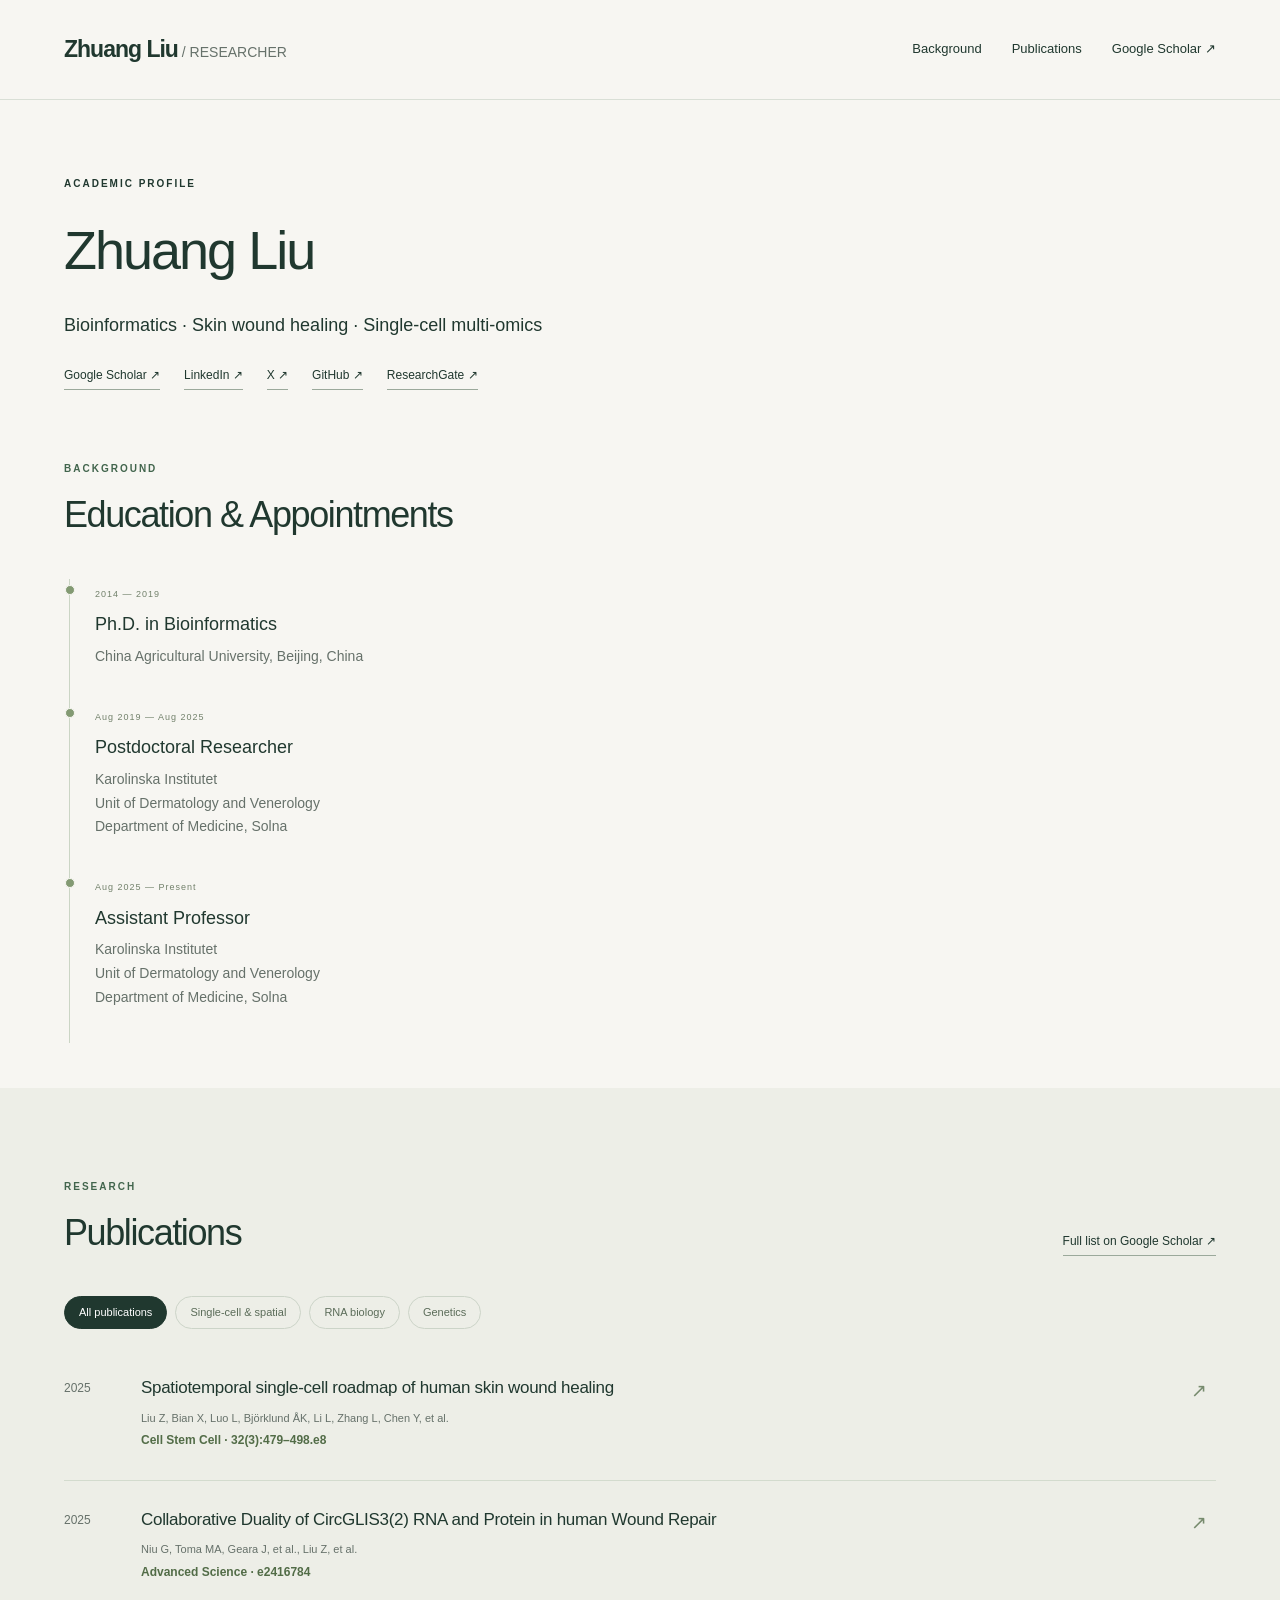
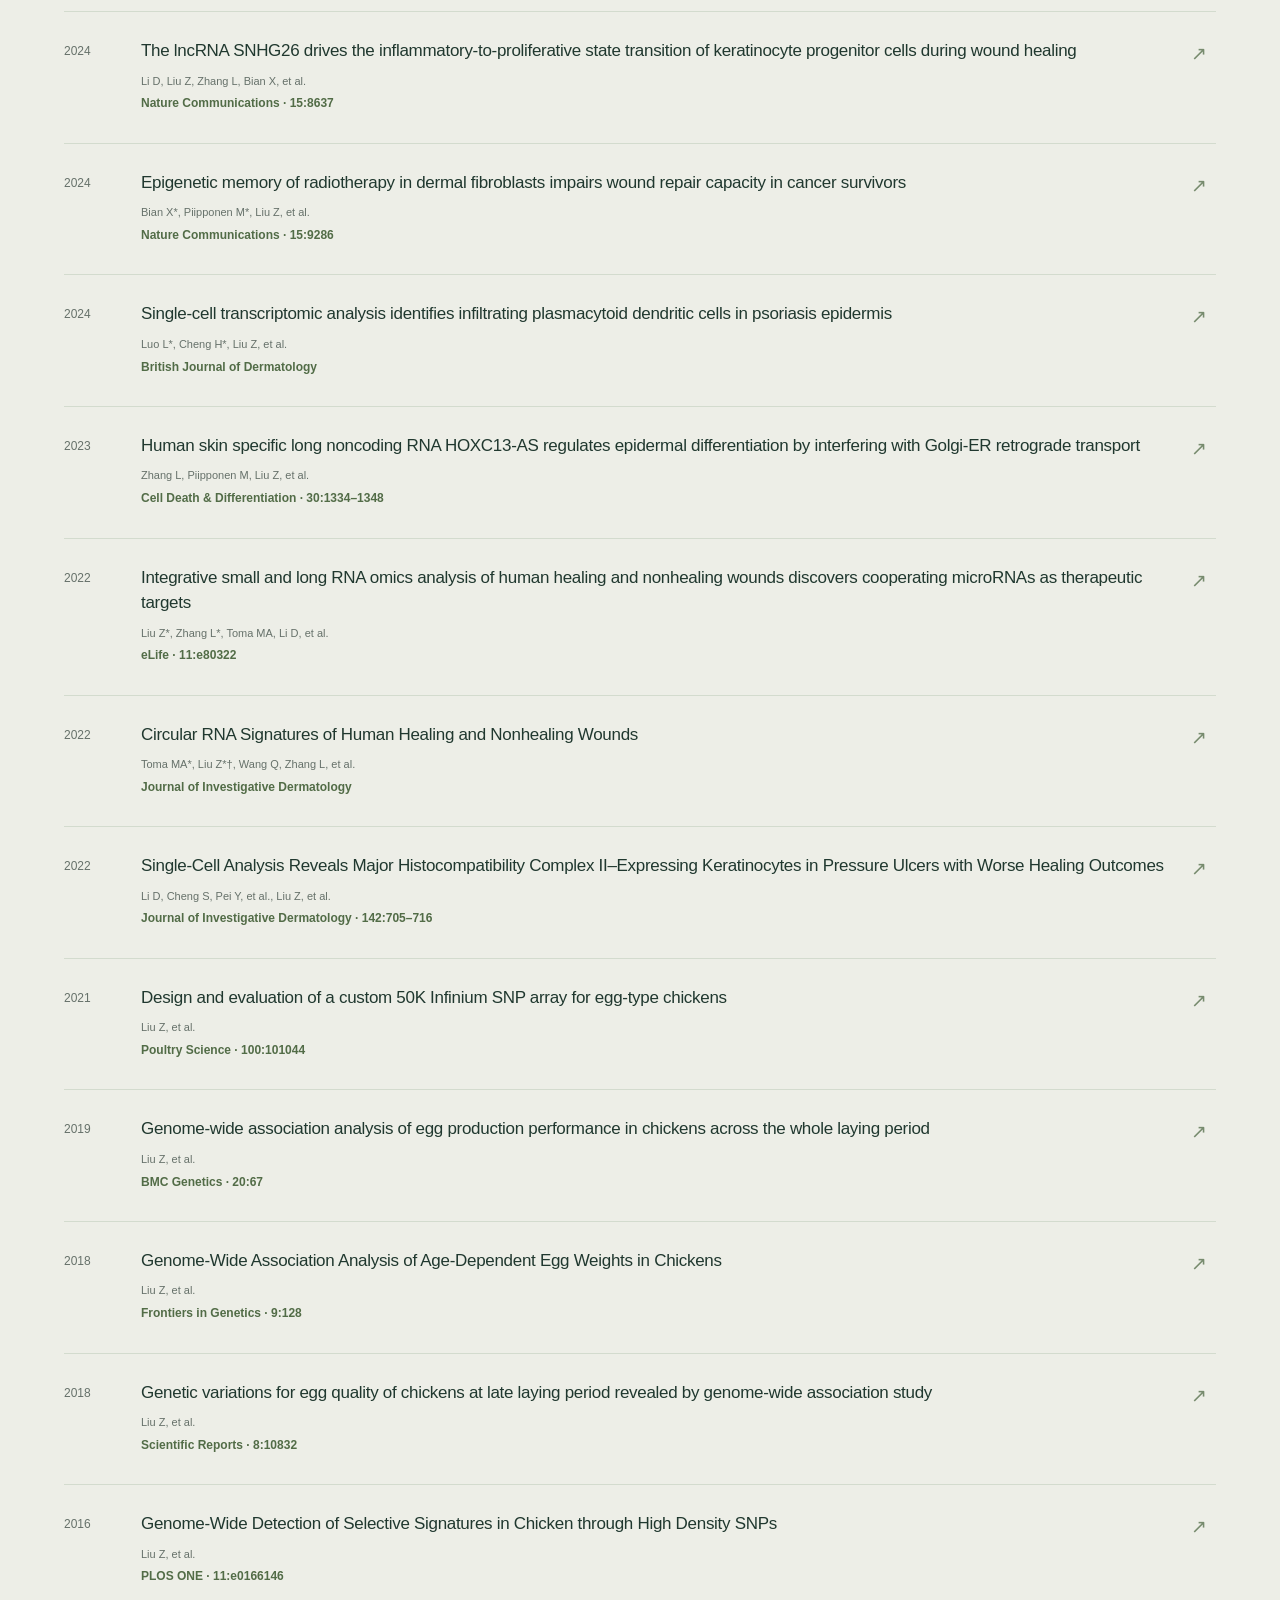
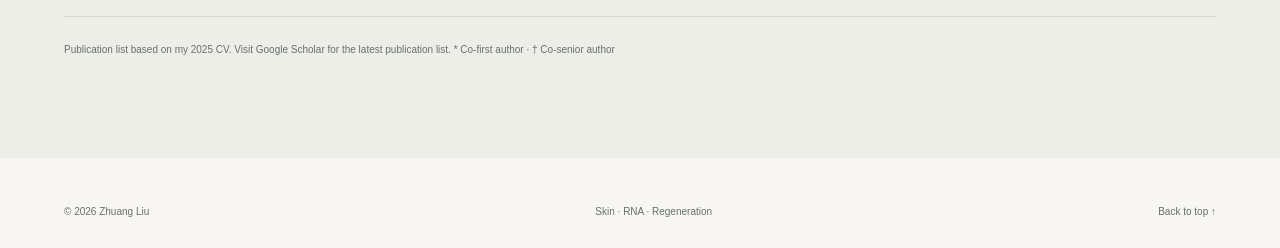
==== index.html @ e211cb36 "Remove college name from PhD education entry" ====
<!doctype html>
<html lang="en">
<head>
<meta charset="utf-8"><meta name="viewport" content="width=device-width, initial-scale=1">
<meta name="description" content="Zhuang Liu — education, appointments and publications in bioinformatics, skin wound healing and single-cell multi-omics.">
<meta name="theme-color" content="#f7f6f2"><title>Zhuang Liu | Education, Appointments & Publications</title>
<link rel="stylesheet" href="assets/style.css"><script src="assets/site.js" defer></script>
</head>
<body>
<header><a class="wordmark" href="#home">Zhuang Liu<span> / RESEARCHER</span></a><nav aria-label="Main navigation"><a href="#education">Background</a><a href="#publications">Publications</a><a href="https://scholar.google.com/citations?user=6RmNbbYAAAAJ&amp;hl=en" target="_blank" rel="noopener">Google Scholar ↗</a></nav></header>
<main>
<section id="home" class="simple-intro"><p class="eyebrow">ACADEMIC PROFILE</p><h1>Zhuang Liu</h1><p class="intro">Bioinformatics · Skin wound healing · Single-cell multi-omics</p><div class="profile-links" role="group" aria-label="Academic and social profiles"><a class="text-link" href="https://scholar.google.com/citations?user=6RmNbbYAAAAJ&amp;hl=en" target="_blank" rel="noopener">Google Scholar ↗</a><a class="text-link" href="https://www.linkedin.com/in/zhuang-liu-590967208/" target="_blank" rel="noopener">LinkedIn ↗</a><a class="text-link" href="https://x.com/ZhuangLiu14" target="_blank" rel="noopener">X ↗</a><a class="text-link" href="https://github.com/Zhuang-Bio" target="_blank" rel="noopener">GitHub ↗</a><a class="text-link" href="https://www.researchgate.net/profile/Zhuang-Liu-27?ev=hdr_xprf" target="_blank" rel="noopener">ResearchGate ↗</a></div></section>
<section id="education" class="section education"><div class="section-heading"><div><p class="eyebrow">BACKGROUND</p><h2>Education &amp; Appointments</h2></div></div><div class="timeline"><article><span>2014 — 2019</span><h4>Ph.D. in Bioinformatics</h4><p>China Agricultural University, Beijing, China</p></article><article><span>Aug 2019 — Aug 2025</span><h4>Postdoctoral Researcher</h4><p>Karolinska Institutet<br>Unit of Dermatology and Venerology<br>Department of Medicine, Solna</p></article><article><span>Aug 2025 — Present</span><h4>Assistant Professor</h4><p>Karolinska Institutet<br>Unit of Dermatology and Venerology<br>Department of Medicine, Solna</p></article></div></section>
<section id="publications" class="section publications"><div class="section-heading"><div><p class="eyebrow">RESEARCH</p><h2>Publications</h2></div><a class="text-link" href="https://scholar.google.com/citations?user=6RmNbbYAAAAJ&amp;hl=en" target="_blank" rel="noopener">Full list on Google Scholar ↗</a></div><div class="filters" role="group" aria-label="Filter publications"><button class="active" data-filter="all" aria-pressed="true">All publications</button><button data-filter="single" aria-pressed="false">Single-cell & spatial</button><button data-filter="rna" aria-pressed="false">RNA biology</button><button data-filter="genetics" aria-pressed="false">Genetics</button></div><div id="publication-list"></div><p class="source-note">Publication list based on my 2025 CV. Visit Google Scholar for the latest publication list. * Co-first author · † Co-senior author</p></section>
</main><footer><span>© <span id="year">2026</span> Zhuang Liu</span><span>Skin · RNA · Regeneration</span><a href="#home">Back to top ↑</a></footer>
</body></html>
---- assets/style.css ----
:root{--paper:#f7f6f2;--ink:#20382f;--muted:#66716a;--line:#d9dfd6;--green:#42654d;--serif:Georgia,'Times New Roman',serif}*{box-sizing:border-box}html{scroll-behavior:smooth;scroll-padding-top:95px}body{margin:0;background:var(--paper);color:var(--ink);font-family:'DM Sans',Arial,sans-serif;font-size:15px;line-height:1.7}a{color:inherit;text-decoration:none}button{font:inherit}header,main,footer{max-width:1320px;margin:auto}header{height:100px;display:flex;align-items:center;justify-content:space-between;padding:0 64px;border-bottom:1px solid var(--line)}.wordmark{font-family:'Manrope',Arial,sans-serif;font-weight:800;font-size:23px;letter-spacing:-1px}.wordmark span{font-size:14px;font-weight:400;color:var(--muted);letter-spacing:0}nav{display:flex;gap:30px;font-size:13px}nav a:hover,.text-link:hover{color:#729169}nav span{margin-left:10px}.hero{display:grid;grid-template-columns:1.25fr 1fr;align-items:center;gap:45px;padding:85px 64px 75px;min-height:660px}.eyebrow{font-size:10px;letter-spacing:2px;font-weight:700;margin:0 0 25px}.dot{display:inline-block;width:7px;height:7px;border-radius:100%;background:#739b68;margin-right:9px}h1{font-family:'Manrope',Arial,sans-serif;font-size:clamp(35px,3.5vw,49px);font-weight:500;line-height:1.24;letter-spacing:-2px;margin:0 0 26px}h1 em{font-family:var(--serif);font-weight:400;color:#64835a;letter-spacing:-1.5px}.intro{font-size:18px;line-height:1.7;max-width:480px}.subintro{font-size:14px;color:var(--muted);max-width:450px}.actions{display:flex;gap:26px;align-items:center;margin-top:32px}.button{background:var(--ink);color:white;padding:13px 20px;border-radius:4px;font-size:12px}.button:hover{background:var(--green)}.button span{margin-left:22px}.text-link{font-size:12px;border-bottom:1px solid #9ba99b;padding-bottom:4px}.art{position:relative;height:445px;overflow:hidden;border-radius:48% 48% 4px 4px;background:radial-gradient(ellipse at 70% 30%,#dee5ce,transparent 60%),linear-gradient(135deg,#e8ebdf,#d1ddc8);border:1px solid #d9e0d1}.art:after{content:'';position:absolute;inset:0;background-image:url("data:image/svg+xml,%3Csvg viewBox='0 0 200 200' xmlns='http://www.w3.org/2000/svg'%3E%3Cfilter id='n'%3E%3CfeTurbulence type='fractalNoise' baseFrequency='.7' numOctaves='3' stitchTiles='stitch'/%3E%3C/filter%3E%3Cpath fill='%23000' opacity='.12' filter='url(%23n)' d='M0 0h200v200H0z'/%3E%3C/svg%3E");opacity:.35;pointer-events:none}.cell{position:absolute;border-radius:46% 54% 58% 42%;background:radial-gradient(circle at 40% 37%,#eef0cf 0%,#b8ce9b 35%,#78986a 68%,#46664b 100%);box-shadow:inset 0 0 12px #f5f1d4,0 12px 25px #365d3826;border:1px solid #e7edd9}.cell:after{content:'';position:absolute;left:38%;top:34%;width:30%;height:33%;border-radius:45%;background:radial-gradient(circle at 40% 30%,#a3b68b,#536e4a);box-shadow:0 0 15px #d5dfb3}.c1{width:135px;height:125px;left:10%;top:25%;transform:rotate(-25deg)}.c2{width:115px;height:100px;left:51%;top:18%;transform:rotate(30deg)}.c3{width:155px;height:140px;left:39%;top:44%;transform:rotate(15deg)}.c4{width:66px;height:70px;left:13%;top:62%;opacity:.75}.c5{width:65px;height:60px;left:73%;top:63%;opacity:.7}.c6{width:43px;height:45px;left:38%;top:12%;opacity:.6}.c7{width:38px;height:40px;left:77%;top:37%;opacity:.6}.orbit{position:absolute;width:440px;height:210px;border:1px solid #69846845;border-radius:50%;left:-10%;top:20%;transform:rotate(-40deg)}.o2{transform:rotate(35deg);top:28%}.o3{transform:rotate(80deg);left:0}.art-label{position:absolute;bottom:26px;left:26px;font-size:9px;font-weight:700;letter-spacing:1.6px;z-index:1}.art-label span{display:block;font-size:11px;font-weight:400;letter-spacing:0;margin-top:4px}.coordinate{position:absolute;right:20px;bottom:30px;writing-mode:vertical-rl;font-size:8px;letter-spacing:1px}.research-strip{margin:0 64px;padding:24px 0;border-top:1px solid var(--line);border-bottom:1px solid var(--line);display:flex;align-items:center;justify-content:space-between}.research-strip>span{font-size:9px;letter-spacing:1.4px;color:var(--muted)}.research-strip p{font-family:var(--serif);font-size:20px;margin:0}.research-strip i{font-family:Arial;font-size:16px;color:#899782;margin:0 18px}.section{padding:90px 64px}.section-heading{display:flex;justify-content:space-between;align-items:end;gap:60px;margin-bottom:40px}.section-heading .eyebrow{color:var(--green);margin-bottom:15px}h2{font-family:'Manrope',Arial,sans-serif;font-weight:500;font-size:36px;letter-spacing:-1.4px;line-height:1.3;margin:0}.section-heading>p{max-width:360px;color:var(--muted);font-size:14px;margin:0 0 4px}.cards{display:grid;grid-template-columns:repeat(3,1fr);gap:18px}.research-card{padding:27px;background:#efefe7;border:1px solid #e2e5d9;border-radius:5px}.card-number{font-size:8px;letter-spacing:1.4px;color:#6a7866;font-weight:700}.mini{height:108px;display:flex;align-items:center;color:#789368;line-height:.8;font-family:var(--serif);font-size:48px;margin:12px 0;letter-spacing:8px}.rna-mini{font-size:62px;letter-spacing:-8px;transform:rotate(-10deg);padding-left:12px}.repair-mini{font-size:75px;gap:25px}.repair-mini span{font-size:48px;color:#a5b595}h3{font-weight:500;font-size:19px;letter-spacing:-.3px;margin:0 0 12px}.research-card p{font-size:13px;color:var(--muted);line-height:1.9;margin-bottom:25px}.tag{display:inline-block;border:1px solid #d4dbcc;border-radius:3px;padding:3px 9px;font-size:9px;color:#5f7258}.publications{background:#edeee7}.filters{display:flex;gap:8px;flex-wrap:wrap;margin-bottom:20px}.filters button{background:transparent;border:1px solid #ccd4c8;border-radius:30px;padding:6px 14px;font-size:11px;color:#5b6c59;cursor:pointer}.filters button.active{background:var(--ink);color:white;border-color:var(--ink)}.publication{display:grid;grid-template-columns:60px 1fr 25px;gap:17px;padding:26px 0;border-bottom:1px solid #d3dbce}.pub-year{font-size:12px;color:var(--muted);padding-top:3px}.publication h3{font-size:17px;line-height:1.5;margin:0 0 8px}.publication a:hover h3{color:#6c895d}.publication p{font-size:11px;color:var(--muted);margin:3px 0}.publication .journal{font-weight:600;color:#526c47;font-size:12px}.pub-arrow{font-size:19px;color:#778b6e}.source-note{font-size:10px;color:var(--muted);margin-top:24px}.about-grid{display:grid;grid-template-columns:1fr 1fr;gap:90px}.about-grid>div>h3{font-size:13px;font-weight:700;margin-bottom:30px}.timeline{border-left:1px solid #cbd5c5;margin-left:5px;padding-left:25px}.timeline article{position:relative;padding-bottom:28px}.timeline article:before{content:'';position:absolute;left:-30px;top:6px;width:8px;height:8px;background:#839a73;border:1px solid var(--paper);border-radius:50%}.timeline span,.small-label{font-size:9px;color:#72816b;letter-spacing:1px}.about-grid h4{font-size:16px;font-weight:500;margin:5px 0}.about-grid p{font-size:12px;color:var(--muted);margin:4px 0}.recognition article{margin-bottom:23px}.contact{background:#dfe6d8;border:1px solid #d6dfce;margin:0 64px 65px;padding:50px;border-radius:5px;position:relative}.contact .eyebrow{color:#5d7652}.contact h2{font-size:40px}.contact>p:not(.eyebrow){font-size:13px;color:#617159;margin:20px 0}.email{font-family:var(--serif);font-size:27px;border-bottom:1px solid #9cad91}.contact-bottom{display:flex;align-items:end;justify-content:space-between;margin-top:38px}.contact-bottom p{font-size:11px;color:#617159;margin:0}footer{padding:0 64px 28px;display:flex;justify-content:space-between;font-size:10px;color:var(--muted)}a:focus-visible,button:focus-visible{outline:3px solid #819f64;outline-offset:5px}section{scroll-margin-top:10px}[hidden]{display:none!important}@media(min-width:1450px){header,main,footer{max-width:1400px}.hero{gap:75px}.art{height:480px}}@media(max-width:900px){header{padding:0 30px}.hero{padding:55px 30px;gap:25px}.art{height:370px}h1{font-size:35px}.section{padding:60px 30px}.research-strip{margin:0 30px;display:block}.research-strip p{margin-top:10px;font-size:18px}.research-card{padding:20px}.contact{margin:0 30px 45px}.about-grid{gap:40px}footer{padding:0 30px 25px}}@media(max-width:620px){header{height:auto;min-height:90px;flex-wrap:wrap;gap:12px;padding:18px 22px}.wordmark{font-size:22px}nav{gap:20px;font-size:11px;width:100%}.hero{grid-template-columns:1fr;padding:42px 22px;gap:32px}.eyebrow{font-size:8px}h1{font-size:37px}.intro{font-size:17px}.art{height:350px;border-radius:150px 150px 4px 4px;max-width:380px;width:100%;margin:auto}.research-strip{margin:0 22px}.research-strip p{font-size:16px}.research-strip i{margin:0 5px}.section{padding:50px 22px}.section-heading{display:block;margin-bottom:25px}.section-heading>p{margin-top:20px}.section-heading>.text-link{display:inline-block;margin-top:20px}h2{font-size:30px}.cards,.about-grid{grid-template-columns:1fr}.research-card{padding:25px}.mini{height:75px}.publication{grid-template-columns:35px 1fr 14px;gap:10px}.publication h3{font-size:15px}.pub-year{font-size:10px}.contact{margin:0 22px 35px;padding:28px}.contact h2{font-size:31px}.email{font-size:23px}.contact-bottom{display:block}.contact-bottom .text-link{display:inline-block;margin-top:20px}footer{padding:0 22px 25px;gap:20px}footer>span:nth-child(2){display:none}}@media(prefers-reduced-motion:reduce){html{scroll-behavior:auto}}

.simple-intro{padding:75px 64px 30px}.simple-intro h1{font-size:54px}.education{padding-top:40px;padding-bottom:45px}.education h4{margin:5px 0;font-size:18px;font-weight:500}.education .timeline p{color:var(--muted);font-size:14px;margin:5px 0}.publications{margin-bottom:45px}@media(max-width:620px){.simple-intro{padding:45px 22px 20px}.simple-intro h1{font-size:42px}}

.profile-links{display:flex;flex-wrap:wrap;gap:12px 24px;align-items:center;margin-top:24px}
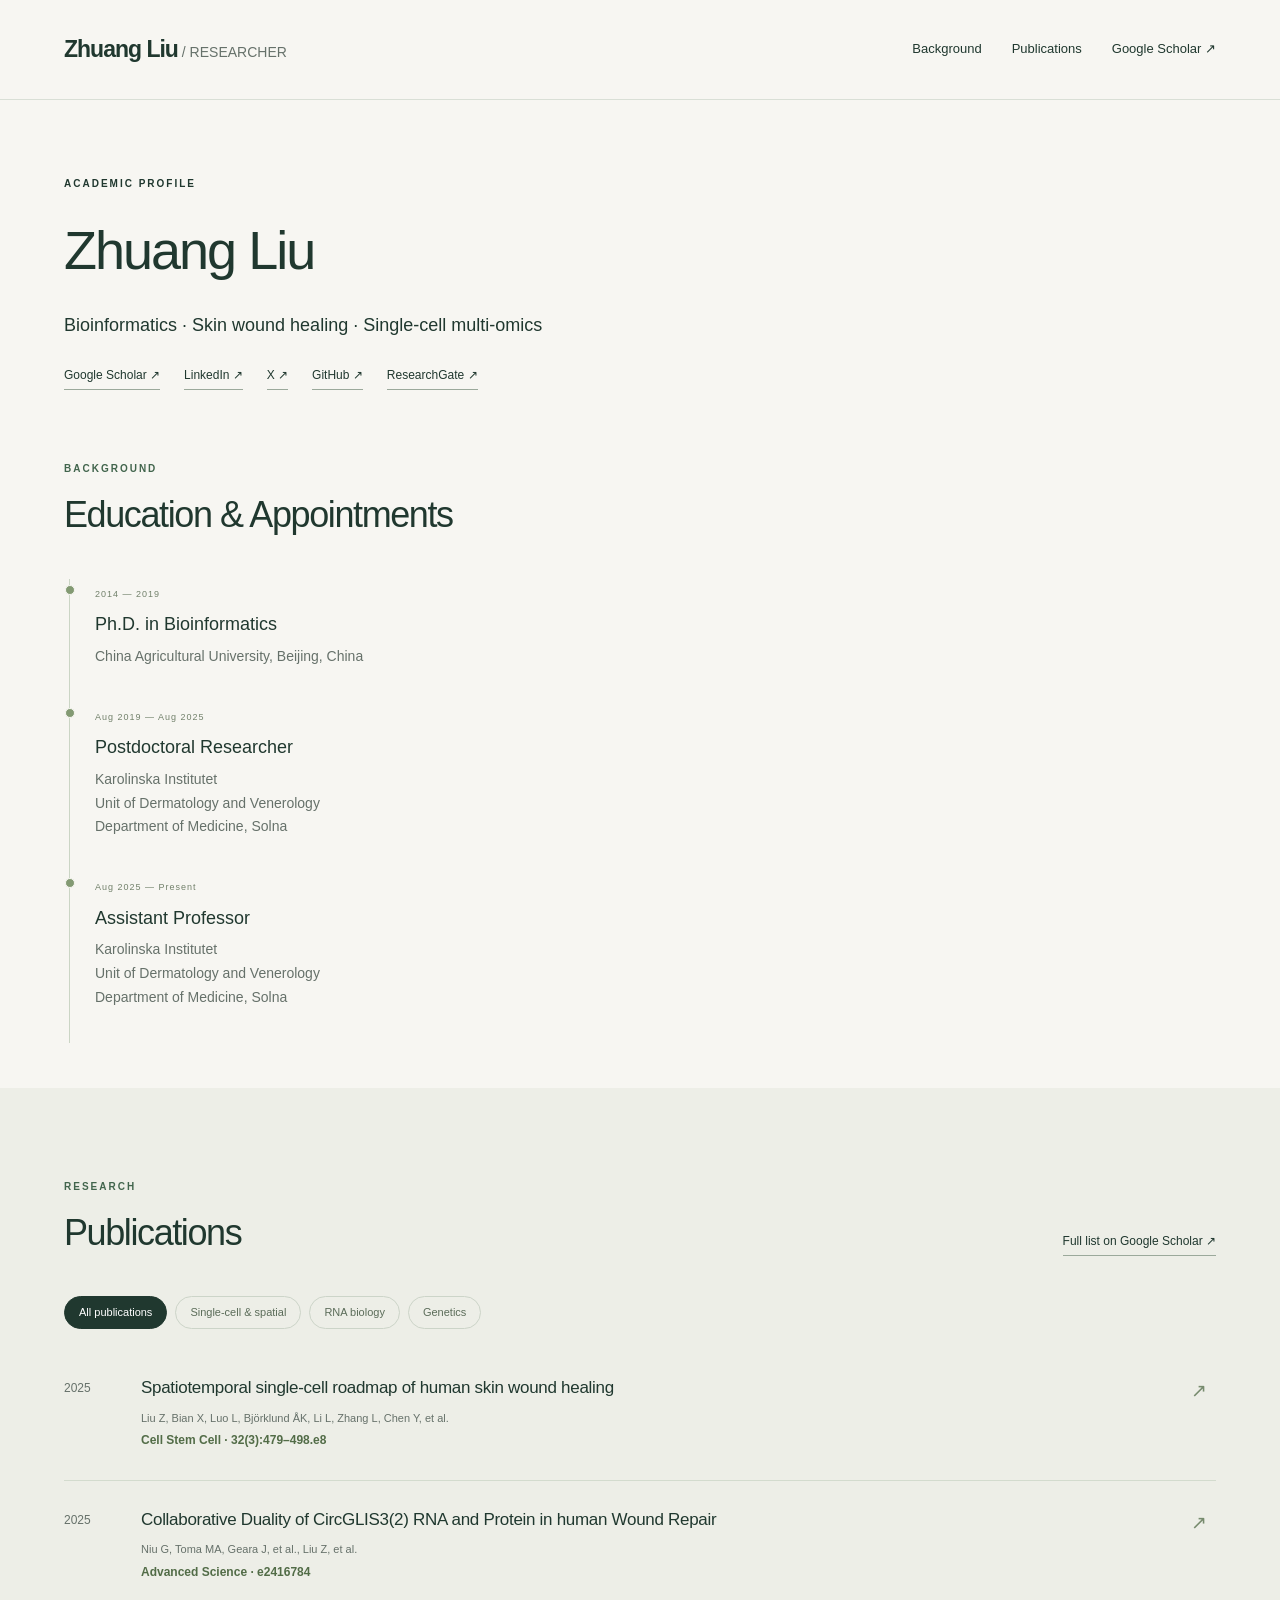
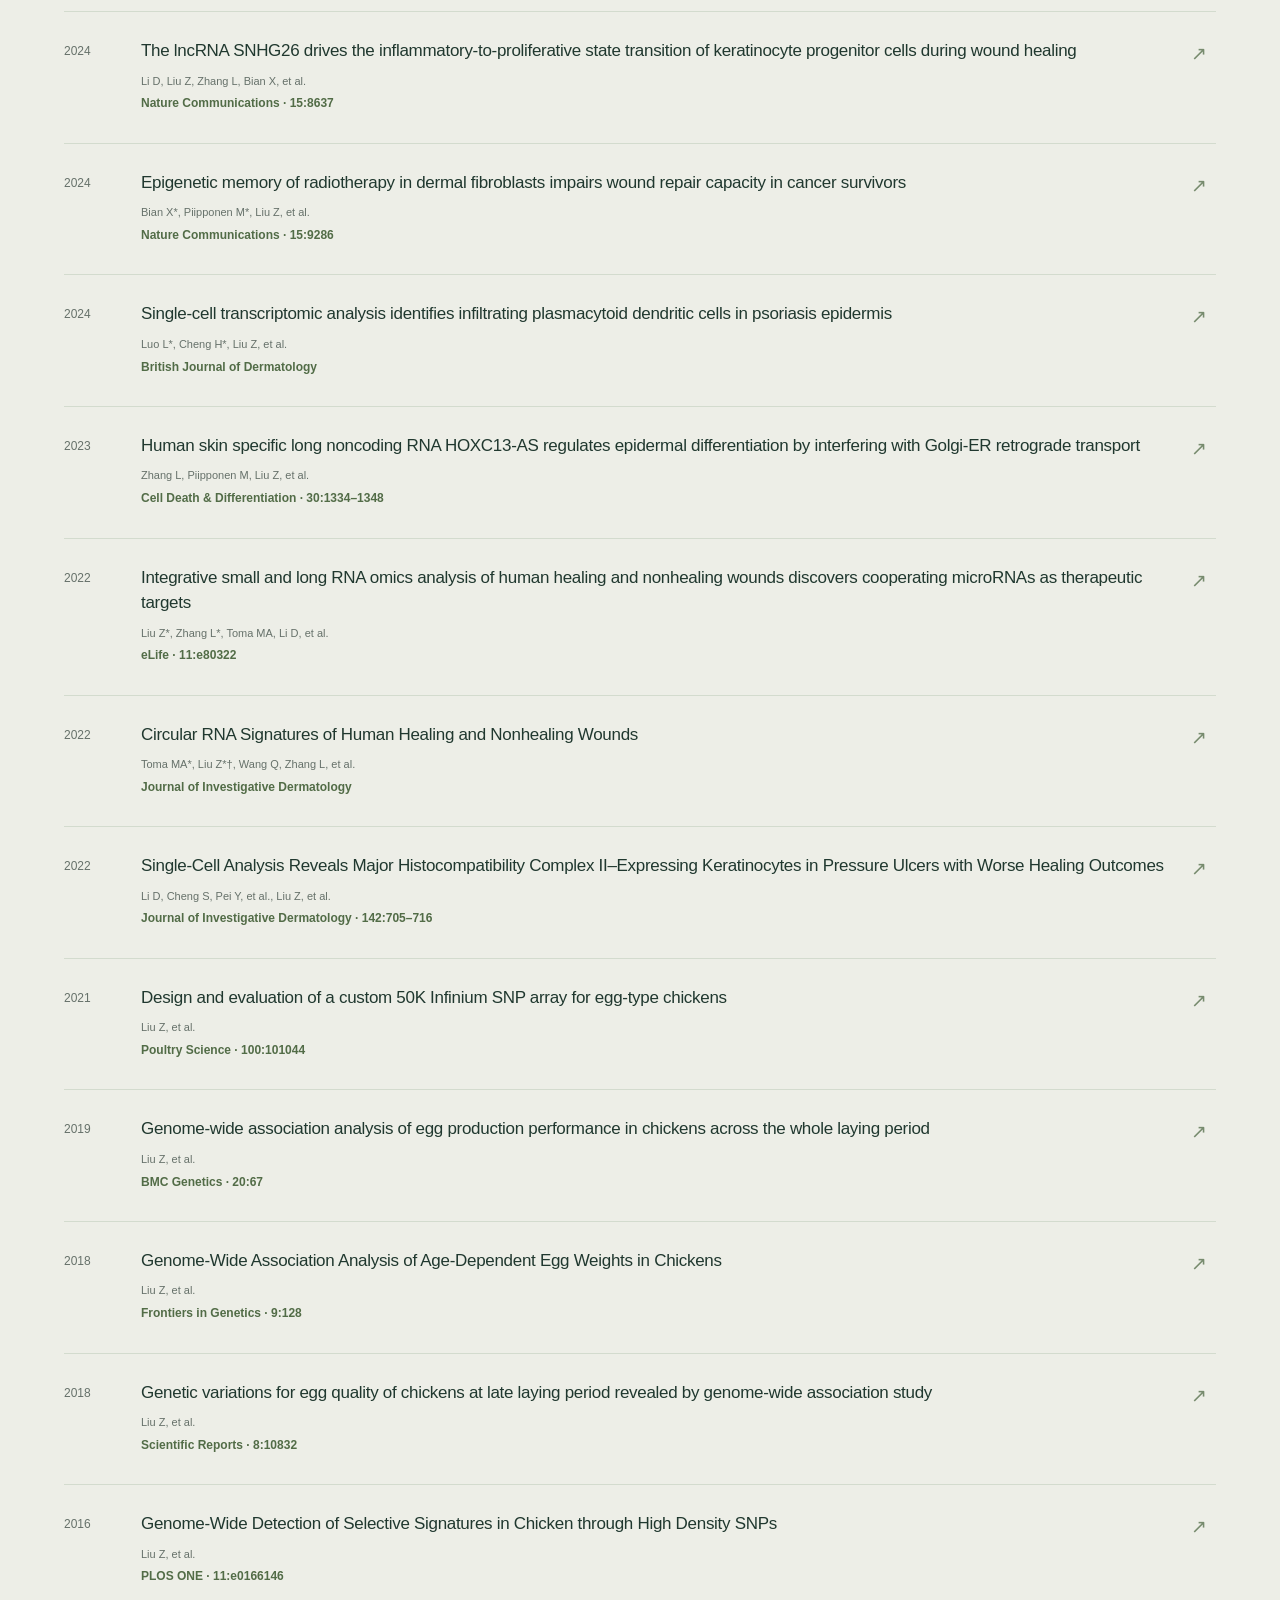
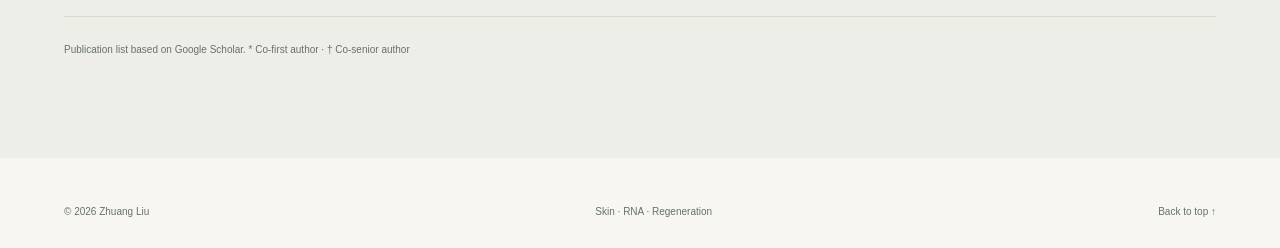
==== commit 4aca14fd: "Update publication source note and Google Scholar link" ====
--- a/index.html
+++ b/index.html
@@ -11,6 +11,6 @@
 <main>
 <section id="home" class="simple-intro"><p class="eyebrow">ACADEMIC PROFILE</p><h1>Zhuang Liu</h1><p class="intro">Bioinformatics · Skin wound healing · Single-cell multi-omics</p><div class="profile-links" role="group" aria-label="Academic and social profiles"><a class="text-link" href="https://scholar.google.com/citations?user=6RmNbbYAAAAJ&amp;hl=en" target="_blank" rel="noopener">Google Scholar ↗</a><a class="text-link" href="https://www.linkedin.com/in/zhuang-liu-590967208/" target="_blank" rel="noopener">LinkedIn ↗</a><a class="text-link" href="https://x.com/ZhuangLiu14" target="_blank" rel="noopener">X ↗</a><a class="text-link" href="https://github.com/Zhuang-Bio" target="_blank" rel="noopener">GitHub ↗</a><a class="text-link" href="https://www.researchgate.net/profile/Zhuang-Liu-27?ev=hdr_xprf" target="_blank" rel="noopener">ResearchGate ↗</a></div></section>
 <section id="education" class="section education"><div class="section-heading"><div><p class="eyebrow">BACKGROUND</p><h2>Education &amp; Appointments</h2></div></div><div class="timeline"><article><span>2014 — 2019</span><h4>Ph.D. in Bioinformatics</h4><p>China Agricultural University, Beijing, China</p></article><article><span>Aug 2019 — Aug 2025</span><h4>Postdoctoral Researcher</h4><p>Karolinska Institutet<br>Unit of Dermatology and Venerology<br>Department of Medicine, Solna</p></article><article><span>Aug 2025 — Present</span><h4>Assistant Professor</h4><p>Karolinska Institutet<br>Unit of Dermatology and Venerology<br>Department of Medicine, Solna</p></article></div></section>
-<section id="publications" class="section publications"><div class="section-heading"><div><p class="eyebrow">RESEARCH</p><h2>Publications</h2></div><a class="text-link" href="https://scholar.google.com/citations?user=6RmNbbYAAAAJ&amp;hl=en" target="_blank" rel="noopener">Full list on Google Scholar ↗</a></div><div class="filters" role="group" aria-label="Filter publications"><button class="active" data-filter="all" aria-pressed="true">All publications</button><button data-filter="single" aria-pressed="false">Single-cell & spatial</button><button data-filter="rna" aria-pressed="false">RNA biology</button><button data-filter="genetics" aria-pressed="false">Genetics</button></div><div id="publication-list"></div><p class="source-note">Publication list based on my 2025 CV. Visit Google Scholar for the latest publication list. * Co-first author · † Co-senior author</p></section>
+<section id="publications" class="section publications"><div class="section-heading"><div><p class="eyebrow">RESEARCH</p><h2>Publications</h2></div><a class="text-link" href="https://scholar.google.com/citations?hl=en&amp;user=6RmNbbYAAAAJ&amp;view_op=list_works&amp;sortby=pubdate" target="_blank" rel="noopener">Full list on Google Scholar ↗</a></div><div class="filters" role="group" aria-label="Filter publications"><button class="active" data-filter="all" aria-pressed="true">All publications</button><button data-filter="single" aria-pressed="false">Single-cell & spatial</button><button data-filter="rna" aria-pressed="false">RNA biology</button><button data-filter="genetics" aria-pressed="false">Genetics</button></div><div id="publication-list"></div><p class="source-note">Publication list based on Google Scholar. * Co-first author · † Co-senior author</p></section>
 </main><footer><span>© <span id="year">2026</span> Zhuang Liu</span><span>Skin · RNA · Regeneration</span><a href="#home">Back to top ↑</a></footer>
 </body></html>
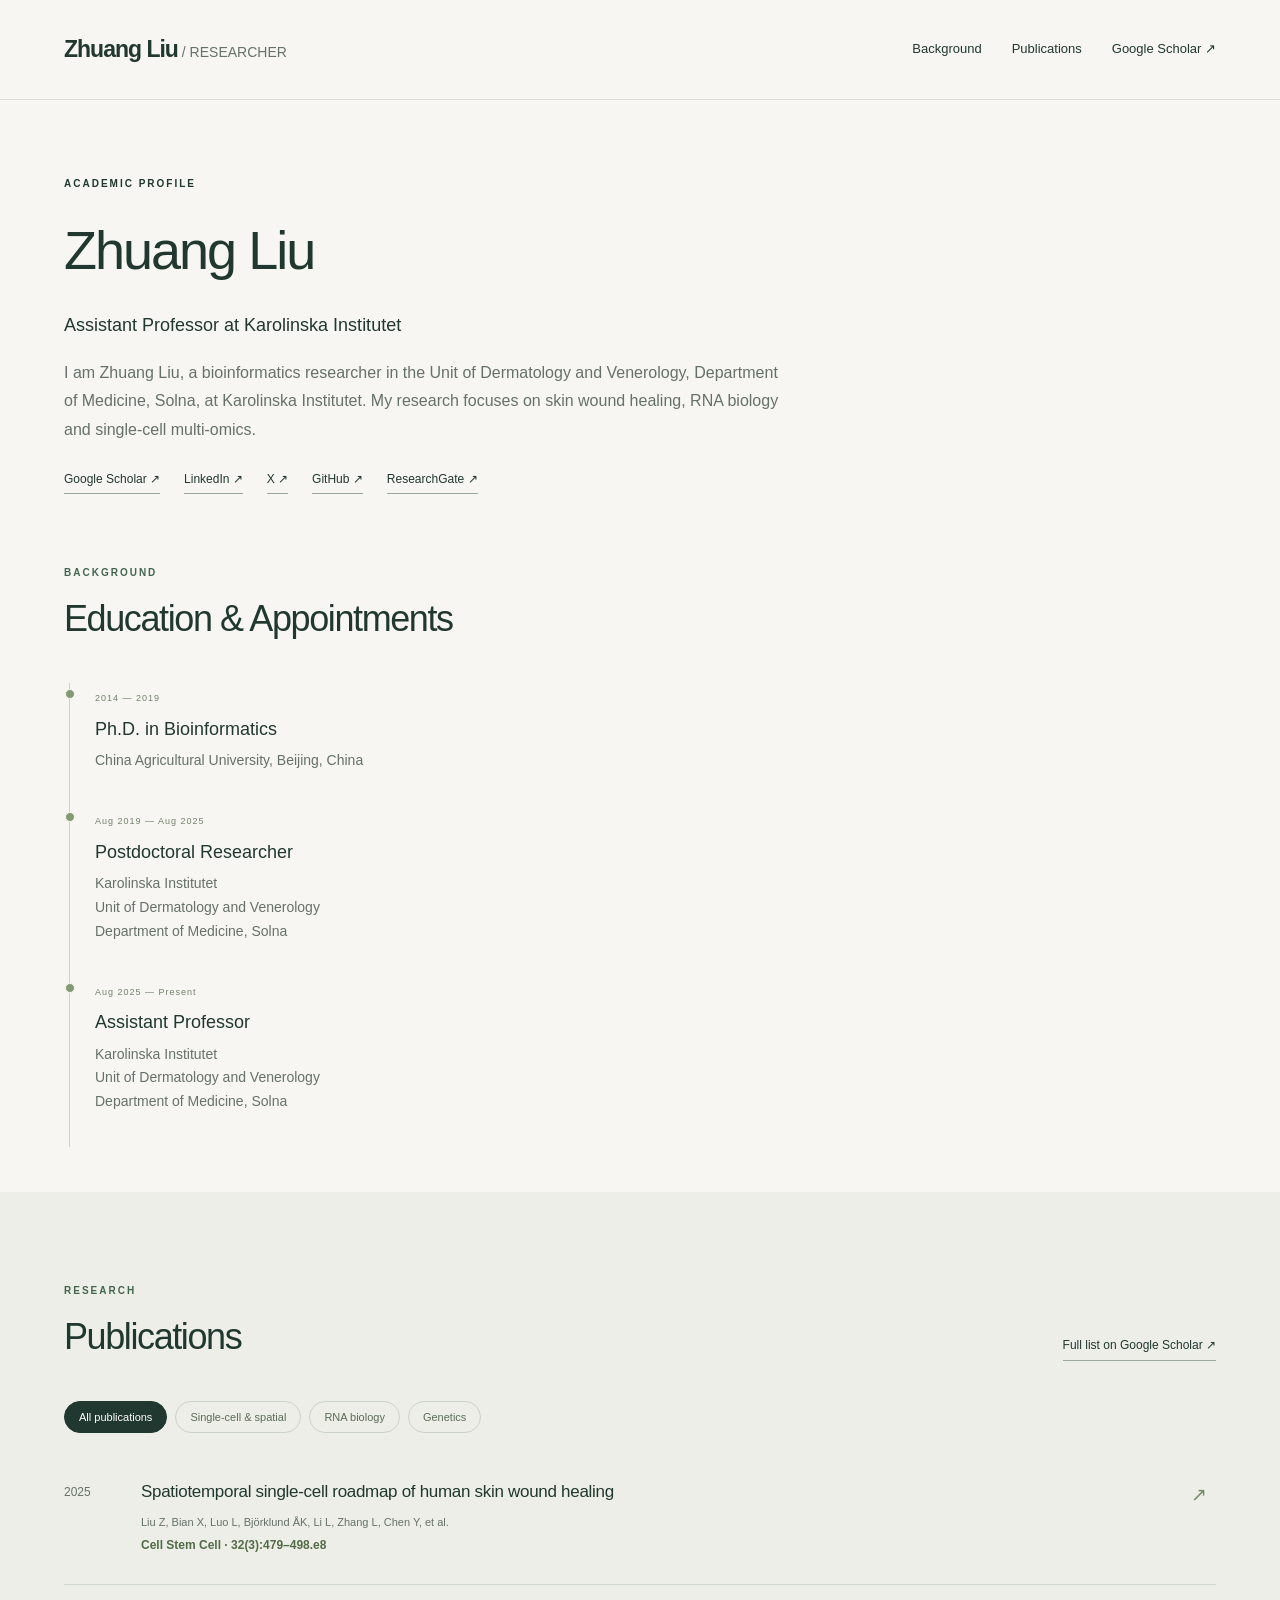
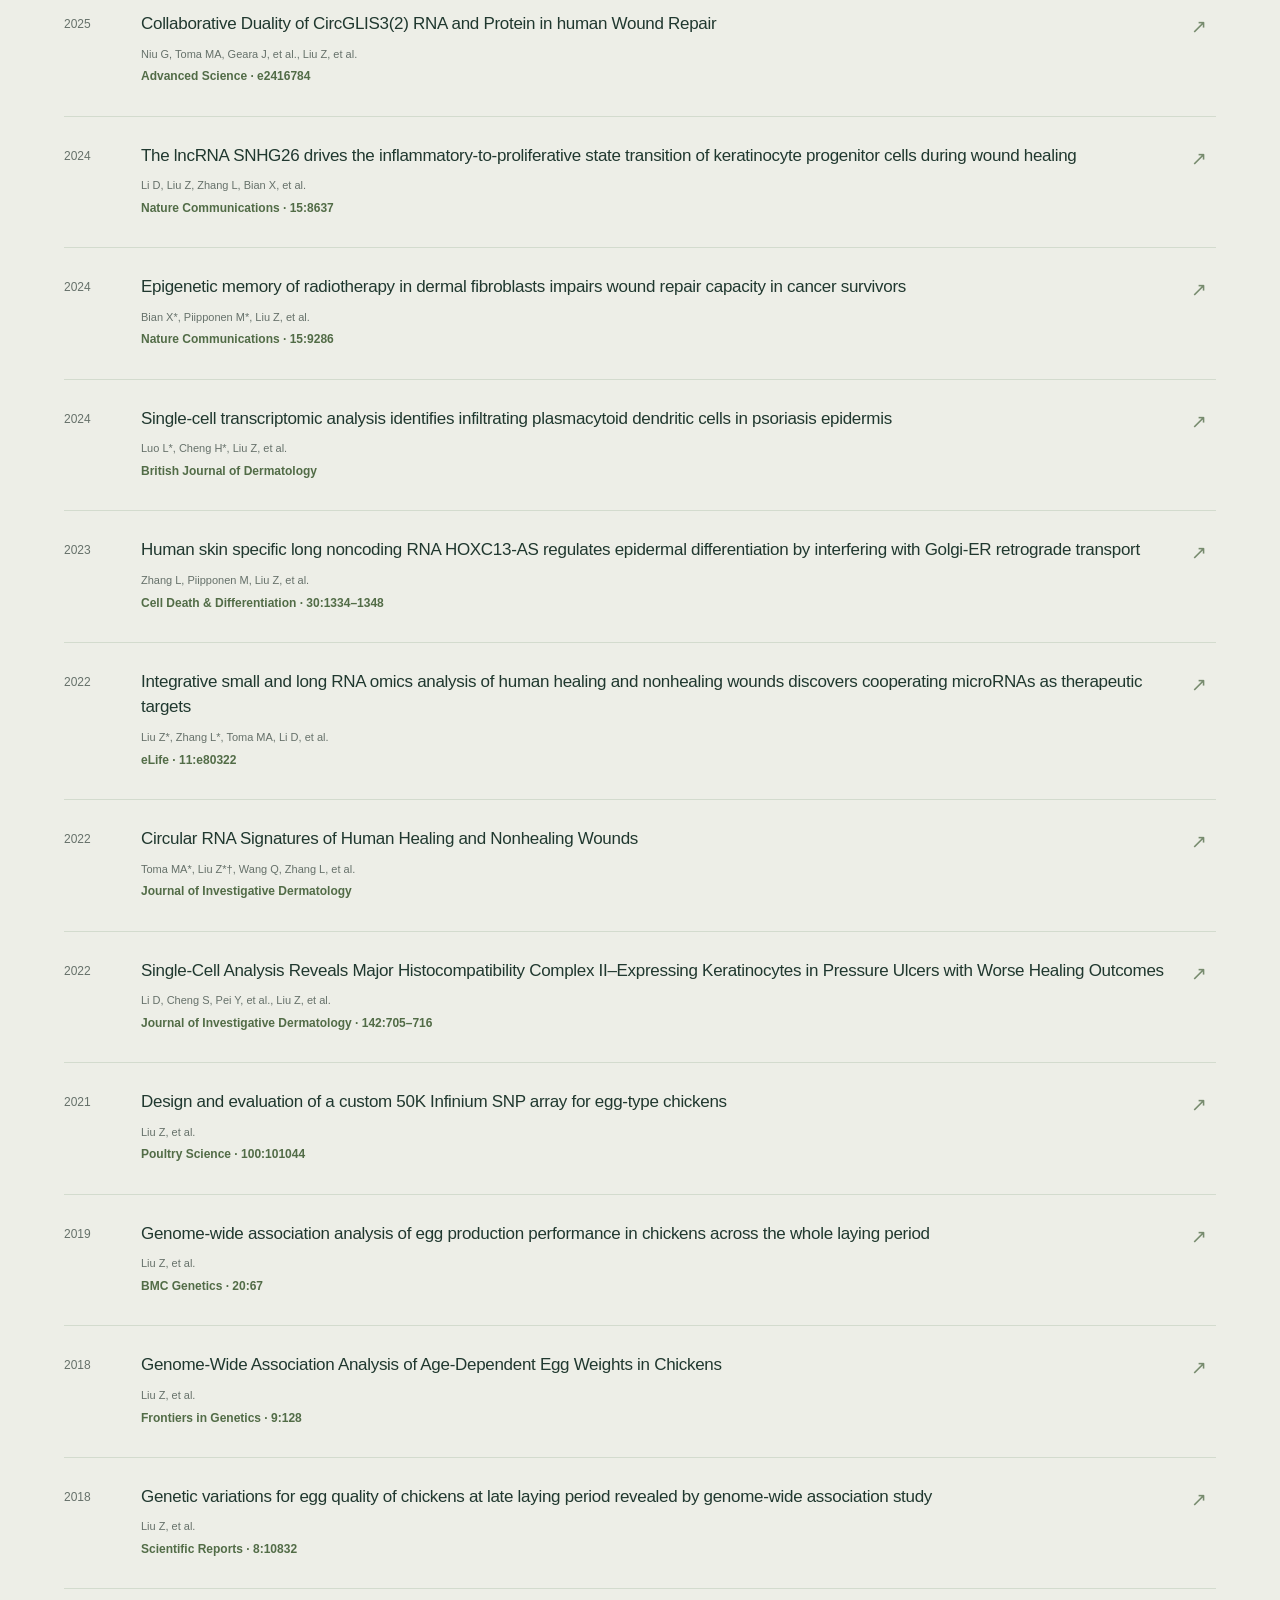
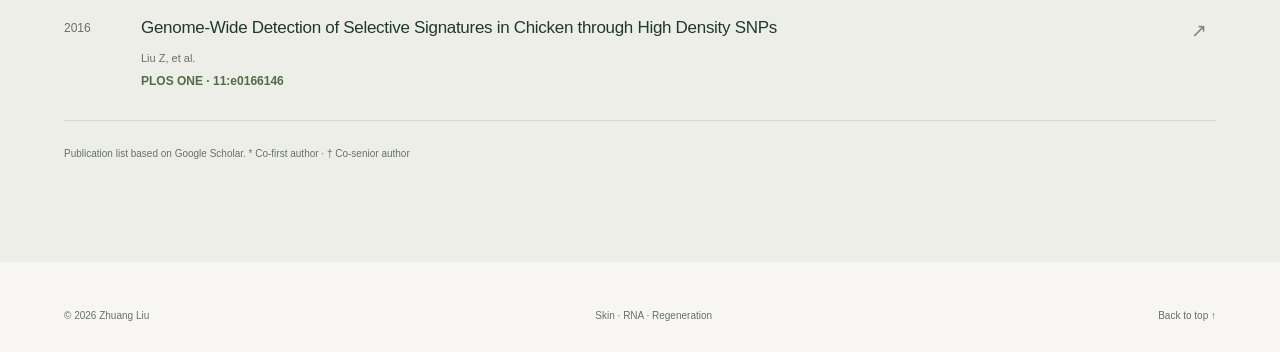
==== commit 04949bba: "Improve researcher identity and search engine discoverability" ====
--- a/index.html
+++ b/index.html
@@ -2,15 +2,85 @@
 <html lang="en">
 <head>
 <meta charset="utf-8"><meta name="viewport" content="width=device-width, initial-scale=1">
-<meta name="description" content="Zhuang Liu — education, appointments and publications in bioinformatics, skin wound healing and single-cell multi-omics.">
-<meta name="theme-color" content="#f7f6f2"><title>Zhuang Liu | Education, Appointments & Publications</title>
+<meta name="description" content="Zhuang Liu is an Assistant Professor at Karolinska Institutet studying skin wound healing, RNA biology and single-cell multi-omics.">
+<meta name="theme-color" content="#f7f6f2"><title>Zhuang Liu | Assistant Professor at Karolinska Institutet</title>
+<link rel="canonical" href="https://zhuang-bio.github.io/zhuangliu-ki/">
+<meta property="og:type" content="profile">
+<meta property="og:title" content="Zhuang Liu | Assistant Professor at Karolinska Institutet">
+<meta property="og:description" content="Zhuang Liu is an Assistant Professor at Karolinska Institutet studying skin wound healing, RNA biology and single-cell multi-omics.">
+<meta property="og:url" content="https://zhuang-bio.github.io/zhuangliu-ki/">
+<meta property="og:site_name" content="Zhuang Liu">
+<meta property="og:locale" content="en_US">
+<meta name="twitter:card" content="summary">
+<meta name="twitter:creator" content="@ZhuangLiu14">
+<meta name="twitter:title" content="Zhuang Liu | Karolinska Institutet">
+<meta name="twitter:description" content="Zhuang Liu is an Assistant Professor at Karolinska Institutet studying skin wound healing, RNA biology and single-cell multi-omics.">
+<script type="application/ld+json">
+{
+  "@context": "https://schema.org",
+  "@type": "ProfilePage",
+  "@id": "https://zhuang-bio.github.io/zhuangliu-ki/#profile",
+  "url": "https://zhuang-bio.github.io/zhuangliu-ki/",
+  "name": "Zhuang Liu | Assistant Professor at Karolinska Institutet",
+  "mainEntity": {
+    "@type": "Person",
+    "@id": "https://zhuang-bio.github.io/zhuangliu-ki/#person",
+    "name": "Zhuang Liu",
+    "givenName": "Zhuang",
+    "familyName": "Liu",
+    "url": "https://zhuang-bio.github.io/zhuangliu-ki/",
+    "jobTitle": "Assistant Professor",
+    "description": "Zhuang Liu is an Assistant Professor at Karolinska Institutet studying skin wound healing, RNA biology and single-cell multi-omics.",
+    "worksFor": {
+      "@type": "Organization",
+      "name": "Karolinska Institutet",
+      "department": {
+        "@type": "Organization",
+        "name": "Unit of Dermatology and Venerology, Department of Medicine, Solna"
+      }
+    },
+    "alumniOf": {
+      "@type": "CollegeOrUniversity",
+      "name": "China Agricultural University"
+    },
+    "knowsAbout": [
+      "Bioinformatics",
+      "Skin wound healing",
+      "RNA biology",
+      "Single-cell multi-omics"
+    ],
+    "sameAs": [
+      "https://scholar.google.com/citations?user=6RmNbbYAAAAJ",
+      "https://www.linkedin.com/in/zhuang-liu-590967208/",
+      "https://x.com/ZhuangLiu14",
+      "https://github.com/Zhuang-Bio",
+      "https://www.researchgate.net/profile/Zhuang-Liu-27"
+    ]
+  }
+}
+</script>
 <link rel="stylesheet" href="assets/style.css"><script src="assets/site.js" defer></script>
 </head>
 <body>
 <header><a class="wordmark" href="#home">Zhuang Liu<span> / RESEARCHER</span></a><nav aria-label="Main navigation"><a href="#education">Background</a><a href="#publications">Publications</a><a href="https://scholar.google.com/citations?user=6RmNbbYAAAAJ&amp;hl=en" target="_blank" rel="noopener">Google Scholar ↗</a></nav></header>
 <main>
-<section id="home" class="simple-intro"><p class="eyebrow">ACADEMIC PROFILE</p><h1>Zhuang Liu</h1><p class="intro">Bioinformatics · Skin wound healing · Single-cell multi-omics</p><div class="profile-links" role="group" aria-label="Academic and social profiles"><a class="text-link" href="https://scholar.google.com/citations?user=6RmNbbYAAAAJ&amp;hl=en" target="_blank" rel="noopener">Google Scholar ↗</a><a class="text-link" href="https://www.linkedin.com/in/zhuang-liu-590967208/" target="_blank" rel="noopener">LinkedIn ↗</a><a class="text-link" href="https://x.com/ZhuangLiu14" target="_blank" rel="noopener">X ↗</a><a class="text-link" href="https://github.com/Zhuang-Bio" target="_blank" rel="noopener">GitHub ↗</a><a class="text-link" href="https://www.researchgate.net/profile/Zhuang-Liu-27?ev=hdr_xprf" target="_blank" rel="noopener">ResearchGate ↗</a></div></section>
+<section id="home" class="simple-intro"><p class="eyebrow">ACADEMIC PROFILE</p><h1>Zhuang Liu</h1><p class="intro">Assistant Professor at Karolinska Institutet</p><p class="profile-bio">I am Zhuang Liu, a bioinformatics researcher in the Unit of Dermatology and Venerology, Department of Medicine, Solna, at Karolinska Institutet. My research focuses on skin wound healing, RNA biology and single-cell multi-omics.</p><div class="profile-links" role="group" aria-label="Academic and social profiles"><a class="text-link" href="https://scholar.google.com/citations?user=6RmNbbYAAAAJ&amp;hl=en" target="_blank" rel="noopener">Google Scholar ↗</a><a class="text-link" href="https://www.linkedin.com/in/zhuang-liu-590967208/" target="_blank" rel="noopener">LinkedIn ↗</a><a class="text-link" href="https://x.com/ZhuangLiu14" target="_blank" rel="noopener">X ↗</a><a class="text-link" href="https://github.com/Zhuang-Bio" target="_blank" rel="noopener">GitHub ↗</a><a class="text-link" href="https://www.researchgate.net/profile/Zhuang-Liu-27?ev=hdr_xprf" target="_blank" rel="noopener">ResearchGate ↗</a></div></section>
 <section id="education" class="section education"><div class="section-heading"><div><p class="eyebrow">BACKGROUND</p><h2>Education &amp; Appointments</h2></div></div><div class="timeline"><article><span>2014 — 2019</span><h4>Ph.D. in Bioinformatics</h4><p>China Agricultural University, Beijing, China</p></article><article><span>Aug 2019 — Aug 2025</span><h4>Postdoctoral Researcher</h4><p>Karolinska Institutet<br>Unit of Dermatology and Venerology<br>Department of Medicine, Solna</p></article><article><span>Aug 2025 — Present</span><h4>Assistant Professor</h4><p>Karolinska Institutet<br>Unit of Dermatology and Venerology<br>Department of Medicine, Solna</p></article></div></section>
-<section id="publications" class="section publications"><div class="section-heading"><div><p class="eyebrow">RESEARCH</p><h2>Publications</h2></div><a class="text-link" href="https://scholar.google.com/citations?hl=en&amp;user=6RmNbbYAAAAJ&amp;view_op=list_works&amp;sortby=pubdate" target="_blank" rel="noopener">Full list on Google Scholar ↗</a></div><div class="filters" role="group" aria-label="Filter publications"><button class="active" data-filter="all" aria-pressed="true">All publications</button><button data-filter="single" aria-pressed="false">Single-cell & spatial</button><button data-filter="rna" aria-pressed="false">RNA biology</button><button data-filter="genetics" aria-pressed="false">Genetics</button></div><div id="publication-list"></div><p class="source-note">Publication list based on Google Scholar. * Co-first author · † Co-senior author</p></section>
+<section id="publications" class="section publications"><div class="section-heading"><div><p class="eyebrow">RESEARCH</p><h2>Publications</h2></div><a class="text-link" href="https://scholar.google.com/citations?hl=en&amp;user=6RmNbbYAAAAJ&amp;view_op=list_works&amp;sortby=pubdate" target="_blank" rel="noopener">Full list on Google Scholar ↗</a></div><div class="filters" role="group" aria-label="Filter publications"><button class="active" data-filter="all" aria-pressed="true">All publications</button><button data-filter="single" aria-pressed="false">Single-cell & spatial</button><button data-filter="rna" aria-pressed="false">RNA biology</button><button data-filter="genetics" aria-pressed="false">Genetics</button></div><div id="publication-list">
+<article class="publication"><span class="pub-year">2025</span><a href="https://scholar.google.com/scholar?q=Spatiotemporal%20single-cell%20roadmap%20of%20human%20skin%20wound%20healing" target="_blank" rel="noopener"><h3>Spatiotemporal single-cell roadmap of human skin wound healing</h3><p>Liu Z, Bian X, Luo L, Björklund ÅK, Li L, Zhang L, Chen Y, et al.</p><p class="journal">Cell Stem Cell · 32(3):479–498.e8</p></a><span class="pub-arrow" aria-hidden="true">↗</span></article>
+<article class="publication"><span class="pub-year">2025</span><a href="https://scholar.google.com/scholar?q=Collaborative%20Duality%20of%20CircGLIS3%282%29%20RNA%20and%20Protein%20in%20human%20Wound%20Repair" target="_blank" rel="noopener"><h3>Collaborative Duality of CircGLIS3(2) RNA and Protein in human Wound Repair</h3><p>Niu G, Toma MA, Geara J, et al., Liu Z, et al.</p><p class="journal">Advanced Science · e2416784</p></a><span class="pub-arrow" aria-hidden="true">↗</span></article>
+<article class="publication"><span class="pub-year">2024</span><a href="https://scholar.google.com/scholar?q=The%20lncRNA%20SNHG26%20drives%20the%20inflammatory-to-proliferative%20state%20transition%20of%20keratinocyte%20progenitor%20cells%20during%20wound%20healing" target="_blank" rel="noopener"><h3>The lncRNA SNHG26 drives the inflammatory-to-proliferative state transition of keratinocyte progenitor cells during wound healing</h3><p>Li D, Liu Z, Zhang L, Bian X, et al.</p><p class="journal">Nature Communications · 15:8637</p></a><span class="pub-arrow" aria-hidden="true">↗</span></article>
+<article class="publication"><span class="pub-year">2024</span><a href="https://scholar.google.com/scholar?q=Epigenetic%20memory%20of%20radiotherapy%20in%20dermal%20fibroblasts%20impairs%20wound%20repair%20capacity%20in%20cancer%20survivors" target="_blank" rel="noopener"><h3>Epigenetic memory of radiotherapy in dermal fibroblasts impairs wound repair capacity in cancer survivors</h3><p>Bian X*, Piipponen M*, Liu Z, et al.</p><p class="journal">Nature Communications · 15:9286</p></a><span class="pub-arrow" aria-hidden="true">↗</span></article>
+<article class="publication"><span class="pub-year">2024</span><a href="https://scholar.google.com/scholar?q=Single-cell%20transcriptomic%20analysis%20identifies%20infiltrating%20plasmacytoid%20dendritic%20cells%20in%20psoriasis%20epidermis" target="_blank" rel="noopener"><h3>Single-cell transcriptomic analysis identifies infiltrating plasmacytoid dendritic cells in psoriasis epidermis</h3><p>Luo L*, Cheng H*, Liu Z, et al.</p><p class="journal">British Journal of Dermatology</p></a><span class="pub-arrow" aria-hidden="true">↗</span></article>
+<article class="publication"><span class="pub-year">2023</span><a href="https://scholar.google.com/scholar?q=Human%20skin%20specific%20long%20noncoding%20RNA%20HOXC13-AS%20regulates%20epidermal%20differentiation%20by%20interfering%20with%20Golgi-ER%20retrograde%20transport" target="_blank" rel="noopener"><h3>Human skin specific long noncoding RNA HOXC13-AS regulates epidermal differentiation by interfering with Golgi-ER retrograde transport</h3><p>Zhang L, Piipponen M, Liu Z, et al.</p><p class="journal">Cell Death &amp; Differentiation · 30:1334–1348</p></a><span class="pub-arrow" aria-hidden="true">↗</span></article>
+<article class="publication"><span class="pub-year">2022</span><a href="https://doi.org/10.7554/eLife.80322" target="_blank" rel="noopener"><h3>Integrative small and long RNA omics analysis of human healing and nonhealing wounds discovers cooperating microRNAs as therapeutic targets</h3><p>Liu Z*, Zhang L*, Toma MA, Li D, et al.</p><p class="journal">eLife · 11:e80322</p></a><span class="pub-arrow" aria-hidden="true">↗</span></article>
+<article class="publication"><span class="pub-year">2022</span><a href="https://scholar.google.com/scholar?q=Circular%20RNA%20Signatures%20of%20Human%20Healing%20and%20Nonhealing%20Wounds" target="_blank" rel="noopener"><h3>Circular RNA Signatures of Human Healing and Nonhealing Wounds</h3><p>Toma MA*, Liu Z*†, Wang Q, Zhang L, et al.</p><p class="journal">Journal of Investigative Dermatology</p></a><span class="pub-arrow" aria-hidden="true">↗</span></article>
+<article class="publication"><span class="pub-year">2022</span><a href="https://scholar.google.com/scholar?q=Single-Cell%20Analysis%20Reveals%20Major%20Histocompatibility%20Complex%20II%E2%80%93Expressing%20Keratinocytes%20in%20Pressure%20Ulcers%20with%20Worse%20Healing%20Outcomes" target="_blank" rel="noopener"><h3>Single-Cell Analysis Reveals Major Histocompatibility Complex II–Expressing Keratinocytes in Pressure Ulcers with Worse Healing Outcomes</h3><p>Li D, Cheng S, Pei Y, et al., Liu Z, et al.</p><p class="journal">Journal of Investigative Dermatology · 142:705–716</p></a><span class="pub-arrow" aria-hidden="true">↗</span></article>
+<article class="publication"><span class="pub-year">2021</span><a href="https://scholar.google.com/scholar?q=Design%20and%20evaluation%20of%20a%20custom%2050K%20Infinium%20SNP%20array%20for%20egg-type%20chickens" target="_blank" rel="noopener"><h3>Design and evaluation of a custom 50K Infinium SNP array for egg-type chickens</h3><p>Liu Z, et al.</p><p class="journal">Poultry Science · 100:101044</p></a><span class="pub-arrow" aria-hidden="true">↗</span></article>
+<article class="publication"><span class="pub-year">2019</span><a href="https://scholar.google.com/scholar?q=Genome-wide%20association%20analysis%20of%20egg%20production%20performance%20in%20chickens%20across%20the%20whole%20laying%20period" target="_blank" rel="noopener"><h3>Genome-wide association analysis of egg production performance in chickens across the whole laying period</h3><p>Liu Z, et al.</p><p class="journal">BMC Genetics · 20:67</p></a><span class="pub-arrow" aria-hidden="true">↗</span></article>
+<article class="publication"><span class="pub-year">2018</span><a href="https://scholar.google.com/scholar?q=Genome-Wide%20Association%20Analysis%20of%20Age-Dependent%20Egg%20Weights%20in%20Chickens" target="_blank" rel="noopener"><h3>Genome-Wide Association Analysis of Age-Dependent Egg Weights in Chickens</h3><p>Liu Z, et al.</p><p class="journal">Frontiers in Genetics · 9:128</p></a><span class="pub-arrow" aria-hidden="true">↗</span></article>
+<article class="publication"><span class="pub-year">2018</span><a href="https://scholar.google.com/scholar?q=Genetic%20variations%20for%20egg%20quality%20of%20chickens%20at%20late%20laying%20period%20revealed%20by%20genome-wide%20association%20study" target="_blank" rel="noopener"><h3>Genetic variations for egg quality of chickens at late laying period revealed by genome-wide association study</h3><p>Liu Z, et al.</p><p class="journal">Scientific Reports · 8:10832</p></a><span class="pub-arrow" aria-hidden="true">↗</span></article>
+<article class="publication"><span class="pub-year">2016</span><a href="https://doi.org/10.1371/journal.pone.0166146" target="_blank" rel="noopener"><h3>Genome-Wide Detection of Selective Signatures in Chicken through High Density SNPs</h3><p>Liu Z, et al.</p><p class="journal">PLOS ONE · 11:e0166146</p></a><span class="pub-arrow" aria-hidden="true">↗</span></article>
+</div><p class="source-note">Publication list based on Google Scholar. * Co-first author · † Co-senior author</p></section>
 </main><footer><span>© <span id="year">2026</span> Zhuang Liu</span><span>Skin · RNA · Regeneration</span><a href="#home">Back to top ↑</a></footer>
 </body></html>
--- a/assets/style.css
+++ b/assets/style.css
@@ -3,3 +3,5 @@
 .simple-intro{padding:75px 64px 30px}.simple-intro h1{font-size:54px}.education{padding-top:40px;padding-bottom:45px}.education h4{margin:5px 0;font-size:18px;font-weight:500}.education .timeline p{color:var(--muted);font-size:14px;margin:5px 0}.publications{margin-bottom:45px}@media(max-width:620px){.simple-intro{padding:45px 22px 20px}.simple-intro h1{font-size:42px}}
 
 .profile-links{display:flex;flex-wrap:wrap;gap:12px 24px;align-items:center;margin-top:24px}
+
+.profile-bio{max-width:720px;color:var(--muted);font-size:16px;line-height:1.8}
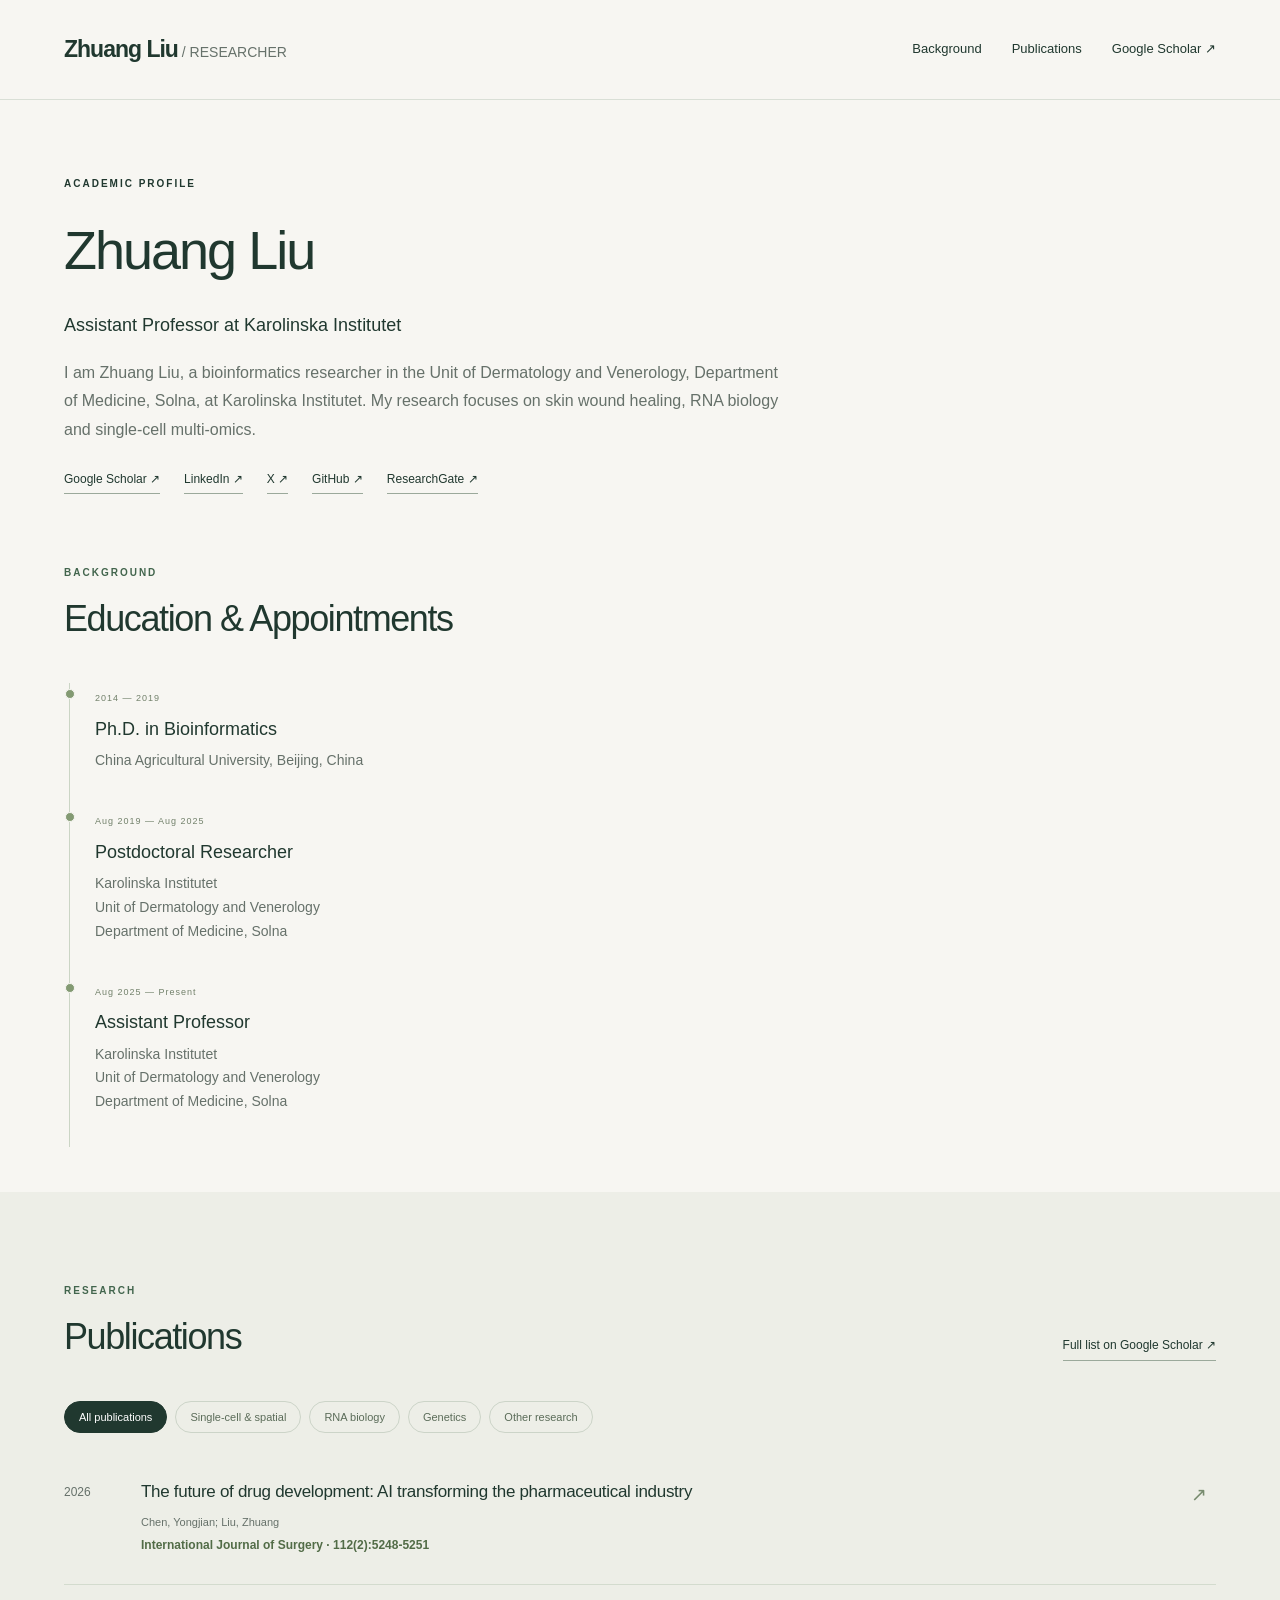
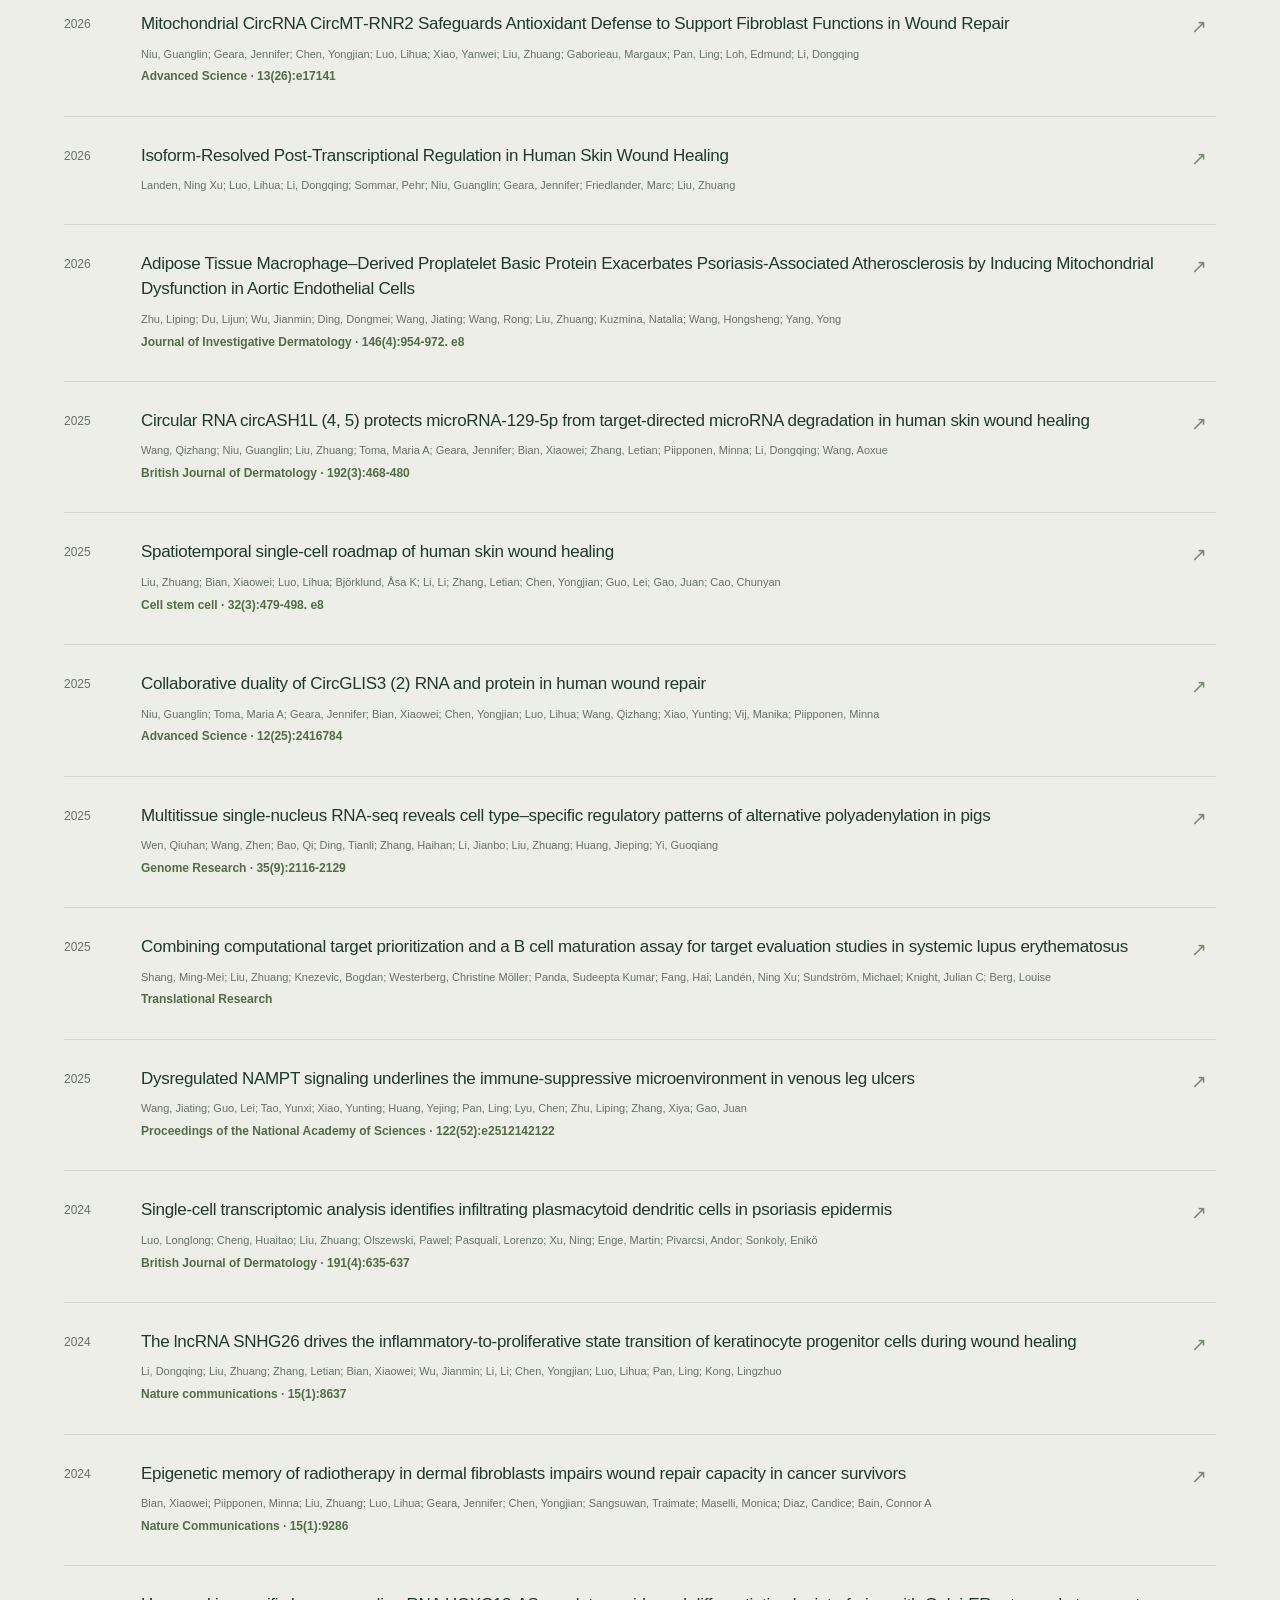
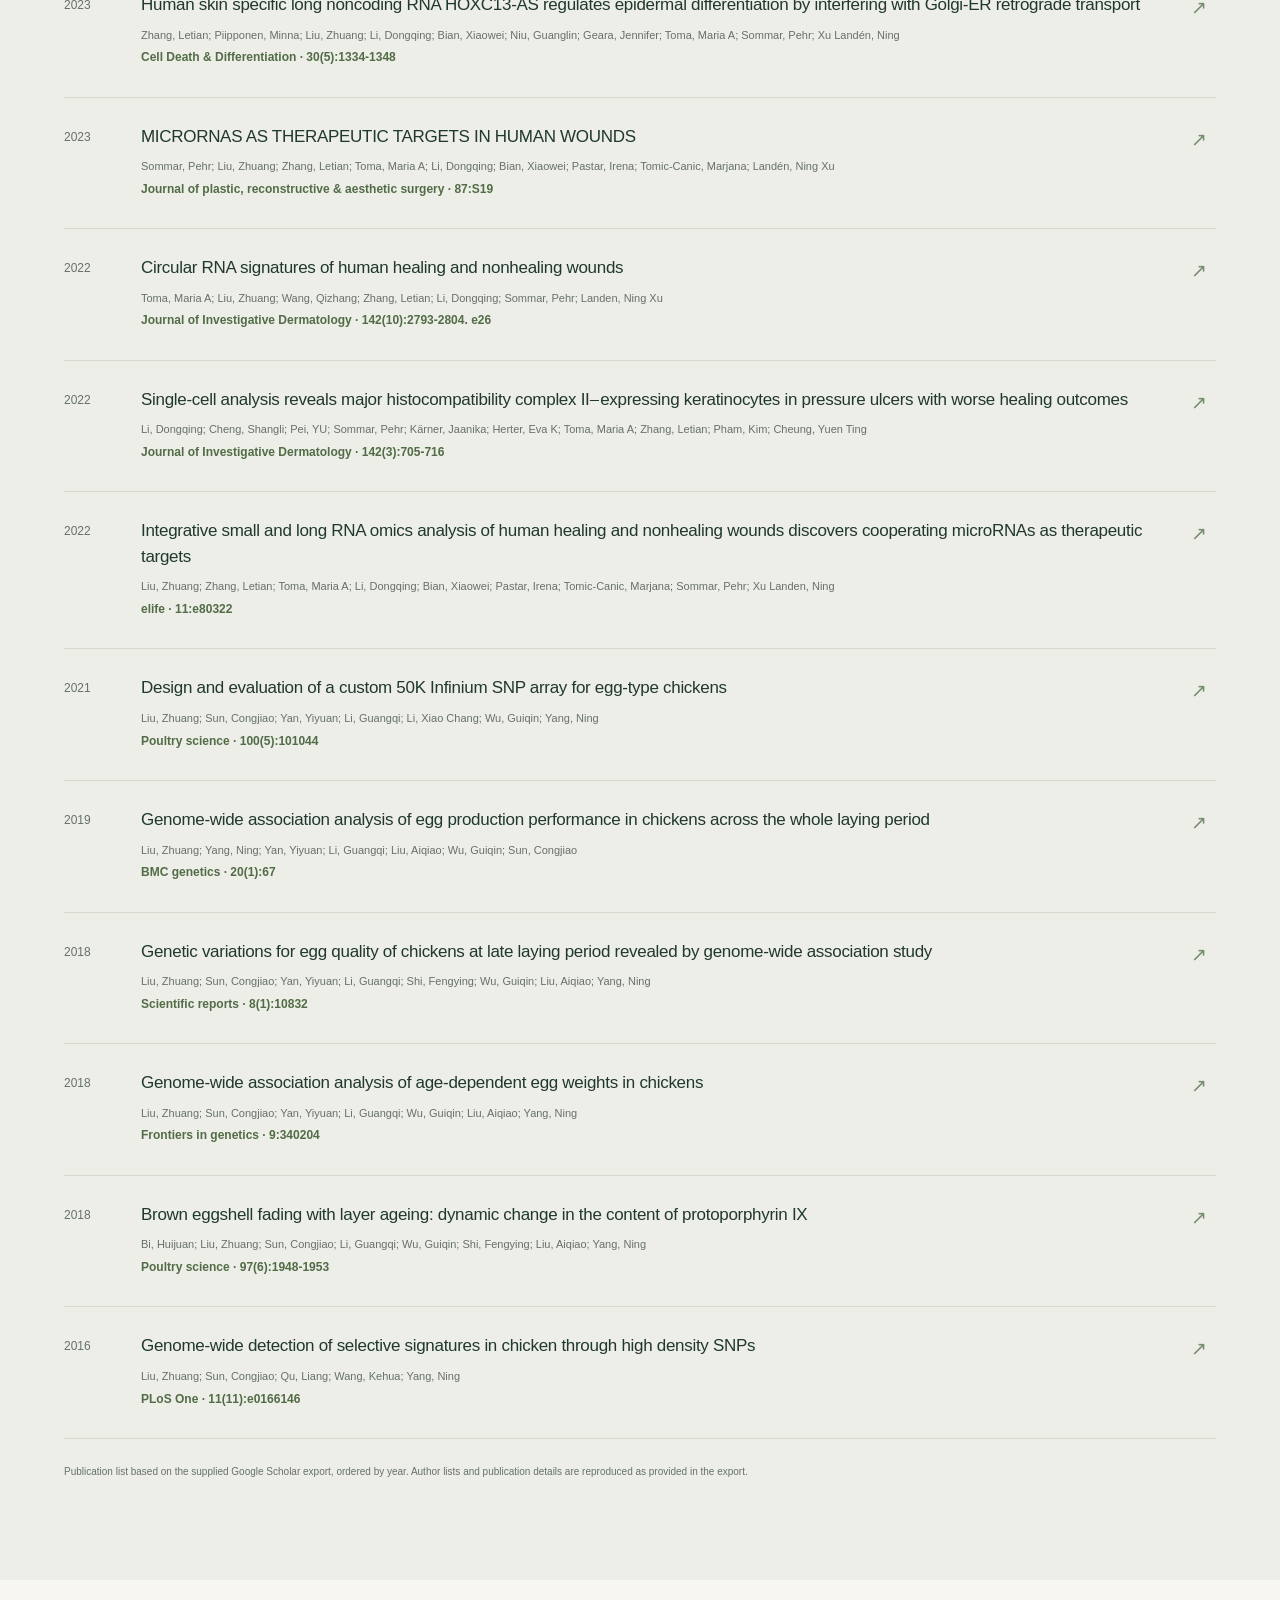
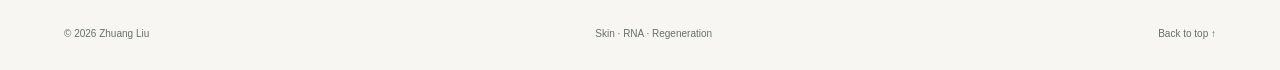
==== commit bcbca036: "Refresh publications from Google Scholar export" ====
--- a/index.html
+++ b/index.html
@@ -66,21 +66,31 @@
 <main>
 <section id="home" class="simple-intro"><p class="eyebrow">ACADEMIC PROFILE</p><h1>Zhuang Liu</h1><p class="intro">Assistant Professor at Karolinska Institutet</p><p class="profile-bio">I am Zhuang Liu, a bioinformatics researcher in the Unit of Dermatology and Venerology, Department of Medicine, Solna, at Karolinska Institutet. My research focuses on skin wound healing, RNA biology and single-cell multi-omics.</p><div class="profile-links" role="group" aria-label="Academic and social profiles"><a class="text-link" href="https://scholar.google.com/citations?user=6RmNbbYAAAAJ&amp;hl=en" target="_blank" rel="noopener">Google Scholar ↗</a><a class="text-link" href="https://www.linkedin.com/in/zhuang-liu-590967208/" target="_blank" rel="noopener">LinkedIn ↗</a><a class="text-link" href="https://x.com/ZhuangLiu14" target="_blank" rel="noopener">X ↗</a><a class="text-link" href="https://github.com/Zhuang-Bio" target="_blank" rel="noopener">GitHub ↗</a><a class="text-link" href="https://www.researchgate.net/profile/Zhuang-Liu-27?ev=hdr_xprf" target="_blank" rel="noopener">ResearchGate ↗</a></div></section>
 <section id="education" class="section education"><div class="section-heading"><div><p class="eyebrow">BACKGROUND</p><h2>Education &amp; Appointments</h2></div></div><div class="timeline"><article><span>2014 — 2019</span><h4>Ph.D. in Bioinformatics</h4><p>China Agricultural University, Beijing, China</p></article><article><span>Aug 2019 — Aug 2025</span><h4>Postdoctoral Researcher</h4><p>Karolinska Institutet<br>Unit of Dermatology and Venerology<br>Department of Medicine, Solna</p></article><article><span>Aug 2025 — Present</span><h4>Assistant Professor</h4><p>Karolinska Institutet<br>Unit of Dermatology and Venerology<br>Department of Medicine, Solna</p></article></div></section>
-<section id="publications" class="section publications"><div class="section-heading"><div><p class="eyebrow">RESEARCH</p><h2>Publications</h2></div><a class="text-link" href="https://scholar.google.com/citations?hl=en&amp;user=6RmNbbYAAAAJ&amp;view_op=list_works&amp;sortby=pubdate" target="_blank" rel="noopener">Full list on Google Scholar ↗</a></div><div class="filters" role="group" aria-label="Filter publications"><button class="active" data-filter="all" aria-pressed="true">All publications</button><button data-filter="single" aria-pressed="false">Single-cell & spatial</button><button data-filter="rna" aria-pressed="false">RNA biology</button><button data-filter="genetics" aria-pressed="false">Genetics</button></div><div id="publication-list">
-<article class="publication"><span class="pub-year">2025</span><a href="https://scholar.google.com/scholar?q=Spatiotemporal%20single-cell%20roadmap%20of%20human%20skin%20wound%20healing" target="_blank" rel="noopener"><h3>Spatiotemporal single-cell roadmap of human skin wound healing</h3><p>Liu Z, Bian X, Luo L, Björklund ÅK, Li L, Zhang L, Chen Y, et al.</p><p class="journal">Cell Stem Cell · 32(3):479–498.e8</p></a><span class="pub-arrow" aria-hidden="true">↗</span></article>
-<article class="publication"><span class="pub-year">2025</span><a href="https://scholar.google.com/scholar?q=Collaborative%20Duality%20of%20CircGLIS3%282%29%20RNA%20and%20Protein%20in%20human%20Wound%20Repair" target="_blank" rel="noopener"><h3>Collaborative Duality of CircGLIS3(2) RNA and Protein in human Wound Repair</h3><p>Niu G, Toma MA, Geara J, et al., Liu Z, et al.</p><p class="journal">Advanced Science · e2416784</p></a><span class="pub-arrow" aria-hidden="true">↗</span></article>
-<article class="publication"><span class="pub-year">2024</span><a href="https://scholar.google.com/scholar?q=The%20lncRNA%20SNHG26%20drives%20the%20inflammatory-to-proliferative%20state%20transition%20of%20keratinocyte%20progenitor%20cells%20during%20wound%20healing" target="_blank" rel="noopener"><h3>The lncRNA SNHG26 drives the inflammatory-to-proliferative state transition of keratinocyte progenitor cells during wound healing</h3><p>Li D, Liu Z, Zhang L, Bian X, et al.</p><p class="journal">Nature Communications · 15:8637</p></a><span class="pub-arrow" aria-hidden="true">↗</span></article>
-<article class="publication"><span class="pub-year">2024</span><a href="https://scholar.google.com/scholar?q=Epigenetic%20memory%20of%20radiotherapy%20in%20dermal%20fibroblasts%20impairs%20wound%20repair%20capacity%20in%20cancer%20survivors" target="_blank" rel="noopener"><h3>Epigenetic memory of radiotherapy in dermal fibroblasts impairs wound repair capacity in cancer survivors</h3><p>Bian X*, Piipponen M*, Liu Z, et al.</p><p class="journal">Nature Communications · 15:9286</p></a><span class="pub-arrow" aria-hidden="true">↗</span></article>
-<article class="publication"><span class="pub-year">2024</span><a href="https://scholar.google.com/scholar?q=Single-cell%20transcriptomic%20analysis%20identifies%20infiltrating%20plasmacytoid%20dendritic%20cells%20in%20psoriasis%20epidermis" target="_blank" rel="noopener"><h3>Single-cell transcriptomic analysis identifies infiltrating plasmacytoid dendritic cells in psoriasis epidermis</h3><p>Luo L*, Cheng H*, Liu Z, et al.</p><p class="journal">British Journal of Dermatology</p></a><span class="pub-arrow" aria-hidden="true">↗</span></article>
-<article class="publication"><span class="pub-year">2023</span><a href="https://scholar.google.com/scholar?q=Human%20skin%20specific%20long%20noncoding%20RNA%20HOXC13-AS%20regulates%20epidermal%20differentiation%20by%20interfering%20with%20Golgi-ER%20retrograde%20transport" target="_blank" rel="noopener"><h3>Human skin specific long noncoding RNA HOXC13-AS regulates epidermal differentiation by interfering with Golgi-ER retrograde transport</h3><p>Zhang L, Piipponen M, Liu Z, et al.</p><p class="journal">Cell Death &amp; Differentiation · 30:1334–1348</p></a><span class="pub-arrow" aria-hidden="true">↗</span></article>
-<article class="publication"><span class="pub-year">2022</span><a href="https://doi.org/10.7554/eLife.80322" target="_blank" rel="noopener"><h3>Integrative small and long RNA omics analysis of human healing and nonhealing wounds discovers cooperating microRNAs as therapeutic targets</h3><p>Liu Z*, Zhang L*, Toma MA, Li D, et al.</p><p class="journal">eLife · 11:e80322</p></a><span class="pub-arrow" aria-hidden="true">↗</span></article>
-<article class="publication"><span class="pub-year">2022</span><a href="https://scholar.google.com/scholar?q=Circular%20RNA%20Signatures%20of%20Human%20Healing%20and%20Nonhealing%20Wounds" target="_blank" rel="noopener"><h3>Circular RNA Signatures of Human Healing and Nonhealing Wounds</h3><p>Toma MA*, Liu Z*†, Wang Q, Zhang L, et al.</p><p class="journal">Journal of Investigative Dermatology</p></a><span class="pub-arrow" aria-hidden="true">↗</span></article>
-<article class="publication"><span class="pub-year">2022</span><a href="https://scholar.google.com/scholar?q=Single-Cell%20Analysis%20Reveals%20Major%20Histocompatibility%20Complex%20II%E2%80%93Expressing%20Keratinocytes%20in%20Pressure%20Ulcers%20with%20Worse%20Healing%20Outcomes" target="_blank" rel="noopener"><h3>Single-Cell Analysis Reveals Major Histocompatibility Complex II–Expressing Keratinocytes in Pressure Ulcers with Worse Healing Outcomes</h3><p>Li D, Cheng S, Pei Y, et al., Liu Z, et al.</p><p class="journal">Journal of Investigative Dermatology · 142:705–716</p></a><span class="pub-arrow" aria-hidden="true">↗</span></article>
-<article class="publication"><span class="pub-year">2021</span><a href="https://scholar.google.com/scholar?q=Design%20and%20evaluation%20of%20a%20custom%2050K%20Infinium%20SNP%20array%20for%20egg-type%20chickens" target="_blank" rel="noopener"><h3>Design and evaluation of a custom 50K Infinium SNP array for egg-type chickens</h3><p>Liu Z, et al.</p><p class="journal">Poultry Science · 100:101044</p></a><span class="pub-arrow" aria-hidden="true">↗</span></article>
-<article class="publication"><span class="pub-year">2019</span><a href="https://scholar.google.com/scholar?q=Genome-wide%20association%20analysis%20of%20egg%20production%20performance%20in%20chickens%20across%20the%20whole%20laying%20period" target="_blank" rel="noopener"><h3>Genome-wide association analysis of egg production performance in chickens across the whole laying period</h3><p>Liu Z, et al.</p><p class="journal">BMC Genetics · 20:67</p></a><span class="pub-arrow" aria-hidden="true">↗</span></article>
-<article class="publication"><span class="pub-year">2018</span><a href="https://scholar.google.com/scholar?q=Genome-Wide%20Association%20Analysis%20of%20Age-Dependent%20Egg%20Weights%20in%20Chickens" target="_blank" rel="noopener"><h3>Genome-Wide Association Analysis of Age-Dependent Egg Weights in Chickens</h3><p>Liu Z, et al.</p><p class="journal">Frontiers in Genetics · 9:128</p></a><span class="pub-arrow" aria-hidden="true">↗</span></article>
-<article class="publication"><span class="pub-year">2018</span><a href="https://scholar.google.com/scholar?q=Genetic%20variations%20for%20egg%20quality%20of%20chickens%20at%20late%20laying%20period%20revealed%20by%20genome-wide%20association%20study" target="_blank" rel="noopener"><h3>Genetic variations for egg quality of chickens at late laying period revealed by genome-wide association study</h3><p>Liu Z, et al.</p><p class="journal">Scientific Reports · 8:10832</p></a><span class="pub-arrow" aria-hidden="true">↗</span></article>
-<article class="publication"><span class="pub-year">2016</span><a href="https://doi.org/10.1371/journal.pone.0166146" target="_blank" rel="noopener"><h3>Genome-Wide Detection of Selective Signatures in Chicken through High Density SNPs</h3><p>Liu Z, et al.</p><p class="journal">PLOS ONE · 11:e0166146</p></a><span class="pub-arrow" aria-hidden="true">↗</span></article>
-</div><p class="source-note">Publication list based on Google Scholar. * Co-first author · † Co-senior author</p></section>
+<section id="publications" class="section publications"><div class="section-heading"><div><p class="eyebrow">RESEARCH</p><h2>Publications</h2></div><a class="text-link" href="https://scholar.google.com/citations?hl=en&amp;user=6RmNbbYAAAAJ&amp;view_op=list_works&amp;sortby=pubdate" target="_blank" rel="noopener">Full list on Google Scholar ↗</a></div><div class="filters" role="group" aria-label="Filter publications"><button class="active" data-filter="all" aria-pressed="true">All publications</button><button data-filter="single" aria-pressed="false">Single-cell & spatial</button><button data-filter="rna" aria-pressed="false">RNA biology</button><button data-filter="genetics" aria-pressed="false">Genetics</button><button data-filter="other" aria-pressed="false">Other research</button></div><div id="publication-list">
+<article class="publication"><span class="pub-year">2026</span><a href="https://scholar.google.com/scholar?q=The%20future%20of%20drug%20development%3A%20AI%20transforming%20the%20pharmaceutical%20industry" target="_blank" rel="noopener"><h3>The future of drug development: AI transforming the pharmaceutical industry</h3><p>Chen, Yongjian; Liu, Zhuang</p><p class="journal">International Journal of Surgery · 112(2):5248-5251</p></a><span class="pub-arrow" aria-hidden="true">↗</span></article>
+<article class="publication"><span class="pub-year">2026</span><a href="https://scholar.google.com/scholar?q=Mitochondrial%20CircRNA%20CircMT%E2%80%90RNR2%20Safeguards%20Antioxidant%20Defense%20to%20Support%20Fibroblast%20Functions%20in%20Wound%20Repair" target="_blank" rel="noopener"><h3>Mitochondrial CircRNA CircMT‐RNR2 Safeguards Antioxidant Defense to Support Fibroblast Functions in Wound Repair</h3><p>Niu, Guanglin; Geara, Jennifer; Chen, Yongjian; Luo, Lihua; Xiao, Yanwei; Liu, Zhuang; Gaborieau, Margaux; Pan, Ling; Loh, Edmund; Li, Dongqing</p><p class="journal">Advanced Science · 13(26):e17141</p></a><span class="pub-arrow" aria-hidden="true">↗</span></article>
+<article class="publication"><span class="pub-year">2026</span><a href="https://scholar.google.com/scholar?q=Isoform-Resolved%20Post-Transcriptional%20Regulation%20in%20Human%20Skin%20Wound%20Healing" target="_blank" rel="noopener"><h3>Isoform-Resolved Post-Transcriptional Regulation in Human Skin Wound Healing</h3><p>Landen, Ning Xu; Luo, Lihua; Li, Dongqing; Sommar, Pehr; Niu, Guanglin; Geara, Jennifer; Friedlander, Marc; Liu, Zhuang</p><p class="journal"></p></a><span class="pub-arrow" aria-hidden="true">↗</span></article>
+<article class="publication"><span class="pub-year">2026</span><a href="https://scholar.google.com/scholar?q=Adipose%20Tissue%20Macrophage%E2%80%93Derived%20Proplatelet%20Basic%20Protein%20Exacerbates%20Psoriasis-Associated%20Atherosclerosis%20by%20Inducing%20Mitochondrial%20Dysfunction%20in%20Aortic%20Endothelial%20Cells" target="_blank" rel="noopener"><h3>Adipose Tissue Macrophage–Derived Proplatelet Basic Protein Exacerbates Psoriasis-Associated Atherosclerosis by Inducing Mitochondrial Dysfunction in Aortic Endothelial Cells</h3><p>Zhu, Liping; Du, Lijun; Wu, Jianmin; Ding, Dongmei; Wang, Jiating; Wang, Rong; Liu, Zhuang; Kuzmina, Natalia; Wang, Hongsheng; Yang, Yong</p><p class="journal">Journal of Investigative Dermatology · 146(4):954-972. e8</p></a><span class="pub-arrow" aria-hidden="true">↗</span></article>
+<article class="publication"><span class="pub-year">2025</span><a href="https://scholar.google.com/scholar?q=Circular%20RNA%20circASH1L%20%284%2C%205%29%20protects%20microRNA-129-5p%20from%20target-directed%20microRNA%20degradation%20in%20human%20skin%20wound%20healing" target="_blank" rel="noopener"><h3>Circular RNA circASH1L (4, 5) protects microRNA-129-5p from target-directed microRNA degradation in human skin wound healing</h3><p>Wang, Qizhang; Niu, Guanglin; Liu, Zhuang; Toma, Maria A; Geara, Jennifer; Bian, Xiaowei; Zhang, Letian; Piipponen, Minna; Li, Dongqing; Wang, Aoxue</p><p class="journal">British Journal of Dermatology · 192(3):468-480</p></a><span class="pub-arrow" aria-hidden="true">↗</span></article>
+<article class="publication"><span class="pub-year">2025</span><a href="https://scholar.google.com/scholar?q=Spatiotemporal%20single-cell%20roadmap%20of%20human%20skin%20wound%20healing" target="_blank" rel="noopener"><h3>Spatiotemporal single-cell roadmap of human skin wound healing</h3><p>Liu, Zhuang; Bian, Xiaowei; Luo, Lihua; Björklund, Åsa K; Li, Li; Zhang, Letian; Chen, Yongjian; Guo, Lei; Gao, Juan; Cao, Chunyan</p><p class="journal">Cell stem cell · 32(3):479-498. e8</p></a><span class="pub-arrow" aria-hidden="true">↗</span></article>
+<article class="publication"><span class="pub-year">2025</span><a href="https://scholar.google.com/scholar?q=Collaborative%20duality%20of%20CircGLIS3%20%282%29%20RNA%20and%20protein%20in%20human%20wound%20repair" target="_blank" rel="noopener"><h3>Collaborative duality of CircGLIS3 (2) RNA and protein in human wound repair</h3><p>Niu, Guanglin; Toma, Maria A; Geara, Jennifer; Bian, Xiaowei; Chen, Yongjian; Luo, Lihua; Wang, Qizhang; Xiao, Yunting; Vij, Manika; Piipponen, Minna</p><p class="journal">Advanced Science · 12(25):2416784</p></a><span class="pub-arrow" aria-hidden="true">↗</span></article>
+<article class="publication"><span class="pub-year">2025</span><a href="https://scholar.google.com/scholar?q=Multitissue%20single-nucleus%20RNA-seq%20reveals%20cell%20type%E2%80%93specific%20regulatory%20patterns%20of%20alternative%20polyadenylation%20in%20pigs" target="_blank" rel="noopener"><h3>Multitissue single-nucleus RNA-seq reveals cell type–specific regulatory patterns of alternative polyadenylation in pigs</h3><p>Wen, Qiuhan; Wang, Zhen; Bao, Qi; Ding, Tianli; Zhang, Haihan; Li, Jianbo; Liu, Zhuang; Huang, Jieping; Yi, Guoqiang</p><p class="journal">Genome Research · 35(9):2116-2129</p></a><span class="pub-arrow" aria-hidden="true">↗</span></article>
+<article class="publication"><span class="pub-year">2025</span><a href="https://scholar.google.com/scholar?q=Combining%20computational%20target%20prioritization%20and%20a%20B%20cell%20maturation%20assay%20for%20target%20evaluation%20studies%20in%20systemic%20lupus%20erythematosus" target="_blank" rel="noopener"><h3>Combining computational target prioritization and a B cell maturation assay for target evaluation studies in systemic lupus erythematosus</h3><p>Shang, Ming-Mei; Liu, Zhuang; Knezevic, Bogdan; Westerberg, Christine Möller; Panda, Sudeepta Kumar; Fang, Hai; Landén, Ning Xu; Sundström, Michael; Knight, Julian C; Berg, Louise</p><p class="journal">Translational Research</p></a><span class="pub-arrow" aria-hidden="true">↗</span></article>
+<article class="publication"><span class="pub-year">2025</span><a href="https://scholar.google.com/scholar?q=Dysregulated%20NAMPT%20signaling%20underlines%20the%20immune-suppressive%20microenvironment%20in%20venous%20leg%20ulcers" target="_blank" rel="noopener"><h3>Dysregulated NAMPT signaling underlines the immune-suppressive microenvironment in venous leg ulcers</h3><p>Wang, Jiating; Guo, Lei; Tao, Yunxi; Xiao, Yunting; Huang, Yejing; Pan, Ling; Lyu, Chen; Zhu, Liping; Zhang, Xiya; Gao, Juan</p><p class="journal">Proceedings of the National Academy of Sciences · 122(52):e2512142122</p></a><span class="pub-arrow" aria-hidden="true">↗</span></article>
+<article class="publication"><span class="pub-year">2024</span><a href="https://scholar.google.com/scholar?q=Single-cell%20transcriptomic%20analysis%20identifies%20infiltrating%20plasmacytoid%20dendritic%20cells%20in%20psoriasis%20epidermis" target="_blank" rel="noopener"><h3>Single-cell transcriptomic analysis identifies infiltrating plasmacytoid dendritic cells in psoriasis epidermis</h3><p>Luo, Longlong; Cheng, Huaitao; Liu, Zhuang; Olszewski, Pawel; Pasquali, Lorenzo; Xu, Ning; Enge, Martin; Pivarcsi, Andor; Sonkoly, Enikö</p><p class="journal">British Journal of Dermatology · 191(4):635-637</p></a><span class="pub-arrow" aria-hidden="true">↗</span></article>
+<article class="publication"><span class="pub-year">2024</span><a href="https://scholar.google.com/scholar?q=The%20lncRNA%20SNHG26%20drives%20the%20inflammatory-to-proliferative%20state%20transition%20of%20keratinocyte%20progenitor%20cells%20during%20wound%20healing" target="_blank" rel="noopener"><h3>The lncRNA SNHG26 drives the inflammatory-to-proliferative state transition of keratinocyte progenitor cells during wound healing</h3><p>Li, Dongqing; Liu, Zhuang; Zhang, Letian; Bian, Xiaowei; Wu, Jianmin; Li, Li; Chen, Yongjian; Luo, Lihua; Pan, Ling; Kong, Lingzhuo</p><p class="journal">Nature communications · 15(1):8637</p></a><span class="pub-arrow" aria-hidden="true">↗</span></article>
+<article class="publication"><span class="pub-year">2024</span><a href="https://scholar.google.com/scholar?q=Epigenetic%20memory%20of%20radiotherapy%20in%20dermal%20fibroblasts%20impairs%20wound%20repair%20capacity%20in%20cancer%20survivors" target="_blank" rel="noopener"><h3>Epigenetic memory of radiotherapy in dermal fibroblasts impairs wound repair capacity in cancer survivors</h3><p>Bian, Xiaowei; Piipponen, Minna; Liu, Zhuang; Luo, Lihua; Geara, Jennifer; Chen, Yongjian; Sangsuwan, Traimate; Maselli, Monica; Diaz, Candice; Bain, Connor A</p><p class="journal">Nature Communications · 15(1):9286</p></a><span class="pub-arrow" aria-hidden="true">↗</span></article>
+<article class="publication"><span class="pub-year">2023</span><a href="https://scholar.google.com/scholar?q=Human%20skin%20specific%20long%20noncoding%20RNA%20HOXC13-AS%20regulates%20epidermal%20differentiation%20by%20interfering%20with%20Golgi-ER%20retrograde%20transport" target="_blank" rel="noopener"><h3>Human skin specific long noncoding RNA HOXC13-AS regulates epidermal differentiation by interfering with Golgi-ER retrograde transport</h3><p>Zhang, Letian; Piipponen, Minna; Liu, Zhuang; Li, Dongqing; Bian, Xiaowei; Niu, Guanglin; Geara, Jennifer; Toma, Maria A; Sommar, Pehr; Xu Landén, Ning</p><p class="journal">Cell Death &amp; Differentiation · 30(5):1334-1348</p></a><span class="pub-arrow" aria-hidden="true">↗</span></article>
+<article class="publication"><span class="pub-year">2023</span><a href="https://scholar.google.com/scholar?q=MICRORNAS%20AS%20THERAPEUTIC%20TARGETS%20IN%20HUMAN%20WOUNDS" target="_blank" rel="noopener"><h3>MICRORNAS AS THERAPEUTIC TARGETS IN HUMAN WOUNDS</h3><p>Sommar, Pehr; Liu, Zhuang; Zhang, Letian; Toma, Maria A; Li, Dongqing; Bian, Xiaowei; Pastar, Irena; Tomic-Canic, Marjana; Landén, Ning Xu</p><p class="journal">Journal of plastic, reconstructive &amp; aesthetic surgery · 87:S19</p></a><span class="pub-arrow" aria-hidden="true">↗</span></article>
+<article class="publication"><span class="pub-year">2022</span><a href="https://scholar.google.com/scholar?q=Circular%20RNA%20signatures%20of%20human%20healing%20and%20nonhealing%20wounds" target="_blank" rel="noopener"><h3>Circular RNA signatures of human healing and nonhealing wounds</h3><p>Toma, Maria A; Liu, Zhuang; Wang, Qizhang; Zhang, Letian; Li, Dongqing; Sommar, Pehr; Landen, Ning Xu</p><p class="journal">Journal of Investigative Dermatology · 142(10):2793-2804. e26</p></a><span class="pub-arrow" aria-hidden="true">↗</span></article>
+<article class="publication"><span class="pub-year">2022</span><a href="https://scholar.google.com/scholar?q=Single-cell%20analysis%20reveals%20major%20histocompatibility%20complex%20II%E2%80%92expressing%20keratinocytes%20in%20pressure%20ulcers%20with%20worse%20healing%20outcomes" target="_blank" rel="noopener"><h3>Single-cell analysis reveals major histocompatibility complex II‒expressing keratinocytes in pressure ulcers with worse healing outcomes</h3><p>Li, Dongqing; Cheng, Shangli; Pei, YU; Sommar, Pehr; Kärner, Jaanika; Herter, Eva K; Toma, Maria A; Zhang, Letian; Pham, Kim; Cheung, Yuen Ting</p><p class="journal">Journal of Investigative Dermatology · 142(3):705-716</p></a><span class="pub-arrow" aria-hidden="true">↗</span></article>
+<article class="publication"><span class="pub-year">2022</span><a href="https://scholar.google.com/scholar?q=Integrative%20small%20and%20long%20RNA%20omics%20analysis%20of%20human%20healing%20and%20nonhealing%20wounds%20discovers%20cooperating%20microRNAs%20as%20therapeutic%20targets" target="_blank" rel="noopener"><h3>Integrative small and long RNA omics analysis of human healing and nonhealing wounds discovers cooperating microRNAs as therapeutic targets</h3><p>Liu, Zhuang; Zhang, Letian; Toma, Maria A; Li, Dongqing; Bian, Xiaowei; Pastar, Irena; Tomic-Canic, Marjana; Sommar, Pehr; Xu Landen, Ning</p><p class="journal">elife · 11:e80322</p></a><span class="pub-arrow" aria-hidden="true">↗</span></article>
+<article class="publication"><span class="pub-year">2021</span><a href="https://scholar.google.com/scholar?q=Design%20and%20evaluation%20of%20a%20custom%2050K%20Infinium%20SNP%20array%20for%20egg-type%20chickens" target="_blank" rel="noopener"><h3>Design and evaluation of a custom 50K Infinium SNP array for egg-type chickens</h3><p>Liu, Zhuang; Sun, Congjiao; Yan, Yiyuan; Li, Guangqi; Li, Xiao Chang; Wu, Guiqin; Yang, Ning</p><p class="journal">Poultry science · 100(5):101044</p></a><span class="pub-arrow" aria-hidden="true">↗</span></article>
+<article class="publication"><span class="pub-year">2019</span><a href="https://scholar.google.com/scholar?q=Genome-wide%20association%20analysis%20of%20egg%20production%20performance%20in%20chickens%20across%20the%20whole%20laying%20period" target="_blank" rel="noopener"><h3>Genome-wide association analysis of egg production performance in chickens across the whole laying period</h3><p>Liu, Zhuang; Yang, Ning; Yan, Yiyuan; Li, Guangqi; Liu, Aiqiao; Wu, Guiqin; Sun, Congjiao</p><p class="journal">BMC genetics · 20(1):67</p></a><span class="pub-arrow" aria-hidden="true">↗</span></article>
+<article class="publication"><span class="pub-year">2018</span><a href="https://scholar.google.com/scholar?q=Genetic%20variations%20for%20egg%20quality%20of%20chickens%20at%20late%20laying%20period%20revealed%20by%20genome-wide%20association%20study" target="_blank" rel="noopener"><h3>Genetic variations for egg quality of chickens at late laying period revealed by genome-wide association study</h3><p>Liu, Zhuang; Sun, Congjiao; Yan, Yiyuan; Li, Guangqi; Shi, Fengying; Wu, Guiqin; Liu, Aiqiao; Yang, Ning</p><p class="journal">Scientific reports · 8(1):10832</p></a><span class="pub-arrow" aria-hidden="true">↗</span></article>
+<article class="publication"><span class="pub-year">2018</span><a href="https://scholar.google.com/scholar?q=Genome-wide%20association%20analysis%20of%20age-dependent%20egg%20weights%20in%20chickens" target="_blank" rel="noopener"><h3>Genome-wide association analysis of age-dependent egg weights in chickens</h3><p>Liu, Zhuang; Sun, Congjiao; Yan, Yiyuan; Li, Guangqi; Wu, Guiqin; Liu, Aiqiao; Yang, Ning</p><p class="journal">Frontiers in genetics · 9:340204</p></a><span class="pub-arrow" aria-hidden="true">↗</span></article>
+<article class="publication"><span class="pub-year">2018</span><a href="https://scholar.google.com/scholar?q=Brown%20eggshell%20fading%20with%20layer%20ageing%3A%20dynamic%20change%20in%20the%20content%20of%20protoporphyrin%20IX" target="_blank" rel="noopener"><h3>Brown eggshell fading with layer ageing: dynamic change in the content of protoporphyrin IX</h3><p>Bi, Huijuan; Liu, Zhuang; Sun, Congjiao; Li, Guangqi; Wu, Guiqin; Shi, Fengying; Liu, Aiqiao; Yang, Ning</p><p class="journal">Poultry science · 97(6):1948-1953</p></a><span class="pub-arrow" aria-hidden="true">↗</span></article>
+<article class="publication"><span class="pub-year">2016</span><a href="https://scholar.google.com/scholar?q=Genome-wide%20detection%20of%20selective%20signatures%20in%20chicken%20through%20high%20density%20SNPs" target="_blank" rel="noopener"><h3>Genome-wide detection of selective signatures in chicken through high density SNPs</h3><p>Liu, Zhuang; Sun, Congjiao; Qu, Liang; Wang, Kehua; Yang, Ning</p><p class="journal">PLoS One · 11(11):e0166146</p></a><span class="pub-arrow" aria-hidden="true">↗</span></article>
+</div><p class="source-note">Publication list based on the supplied Google Scholar export, ordered by year. Author lists and publication details are reproduced as provided in the export.</p></section>
 </main><footer><span>© <span id="year">2026</span> Zhuang Liu</span><span>Skin · RNA · Regeneration</span><a href="#home">Back to top ↑</a></footer>
 </body></html>
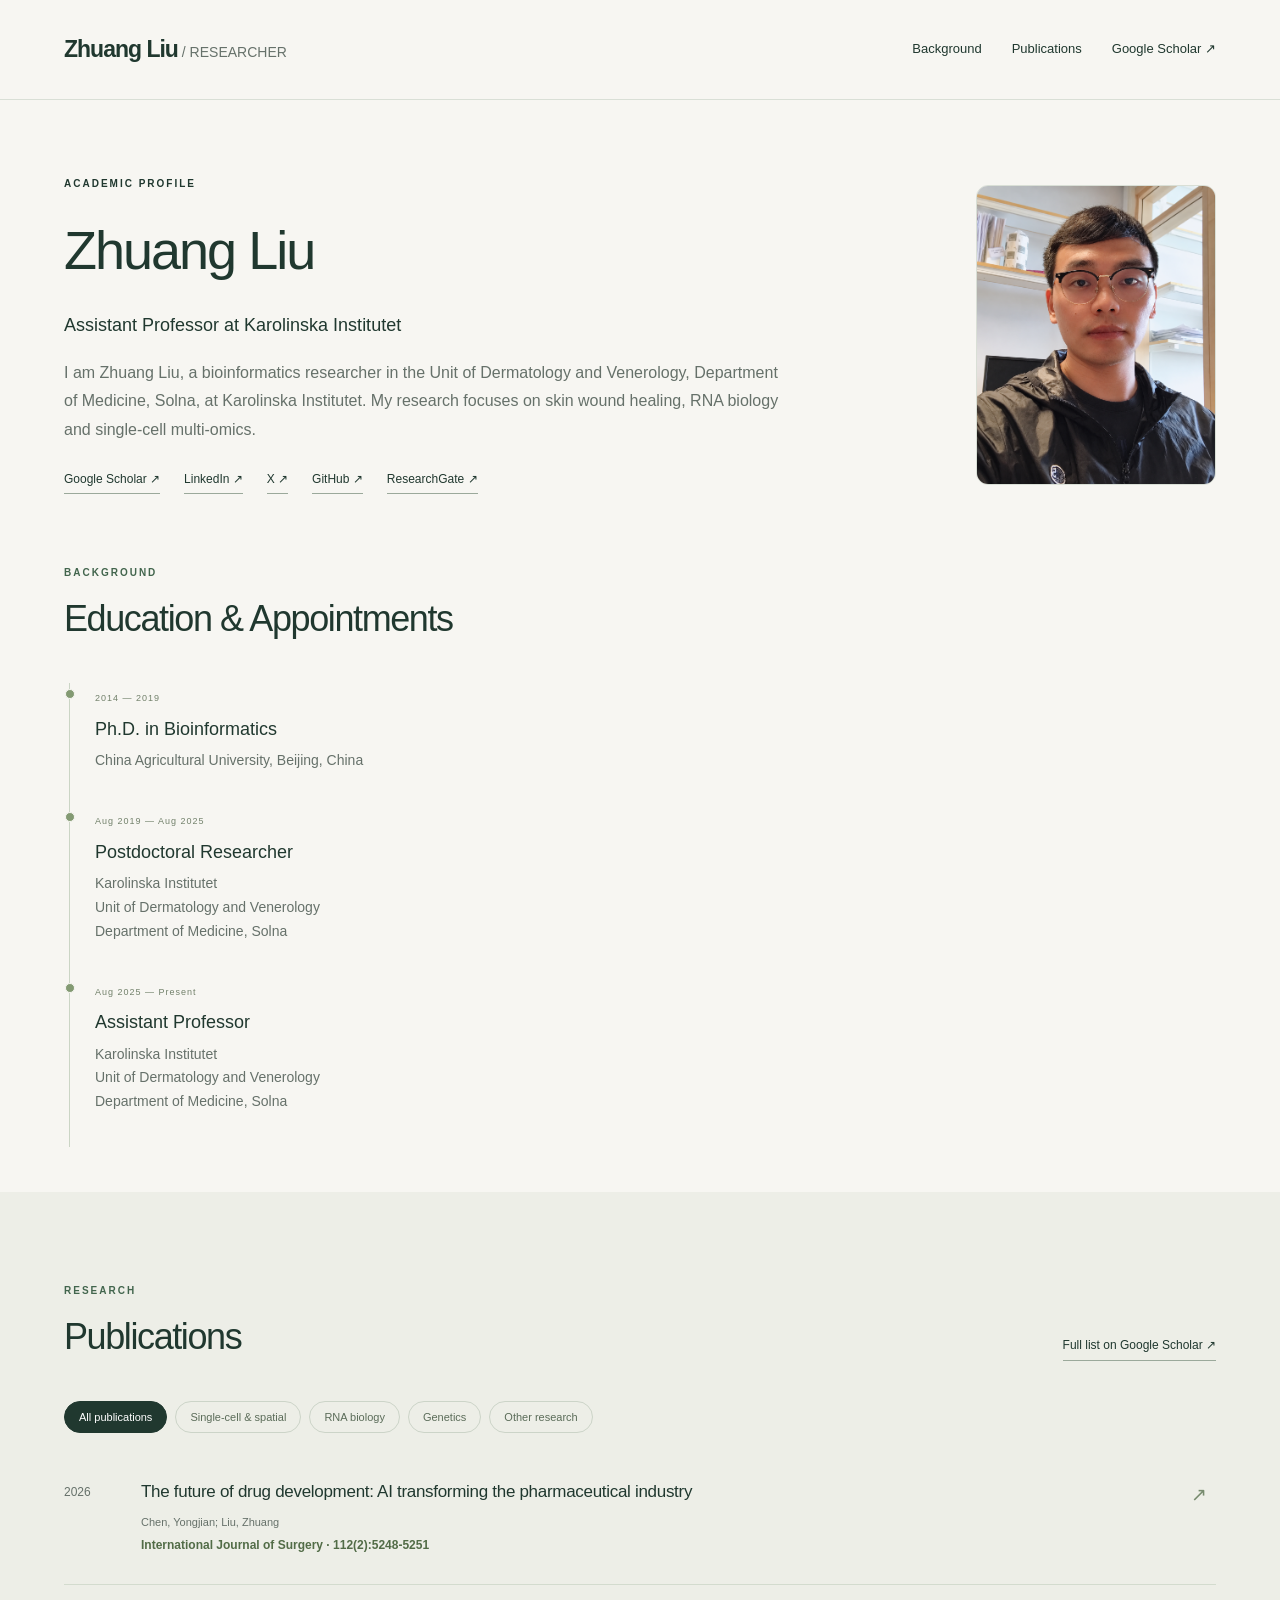
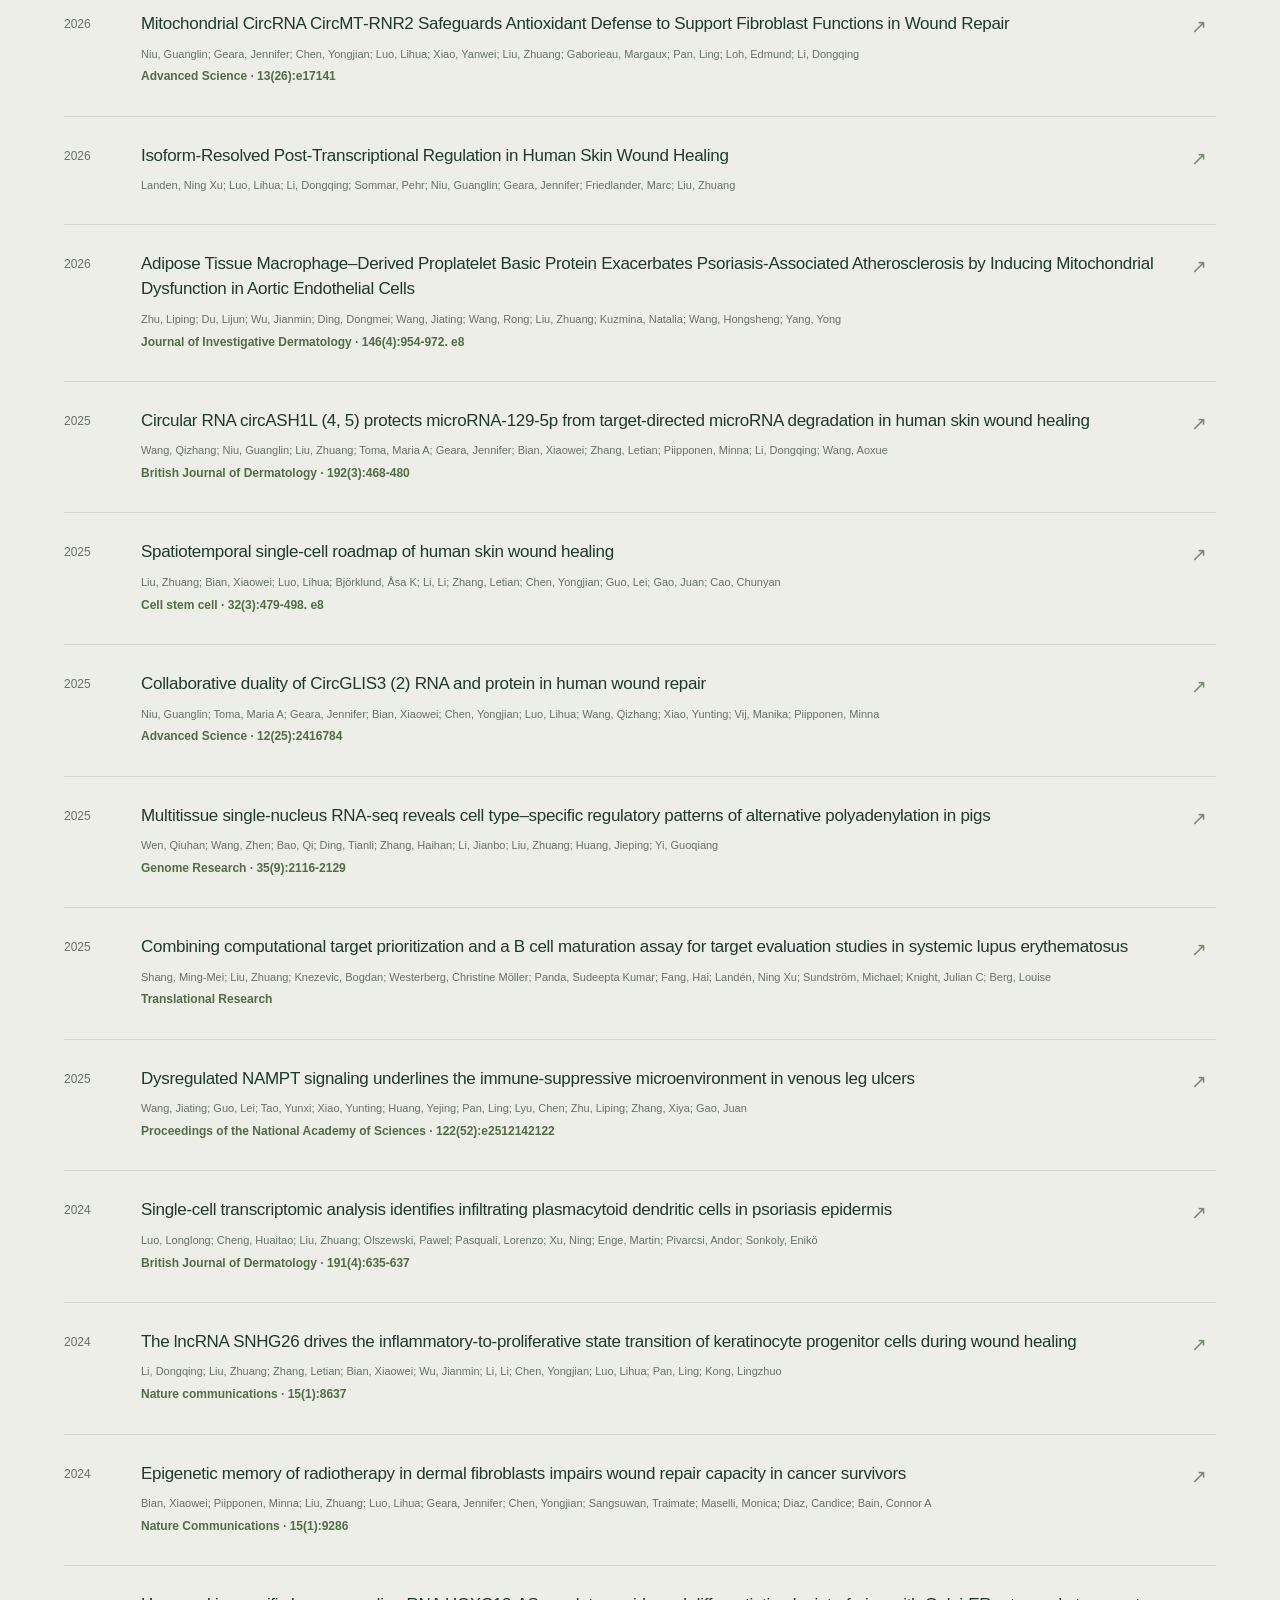
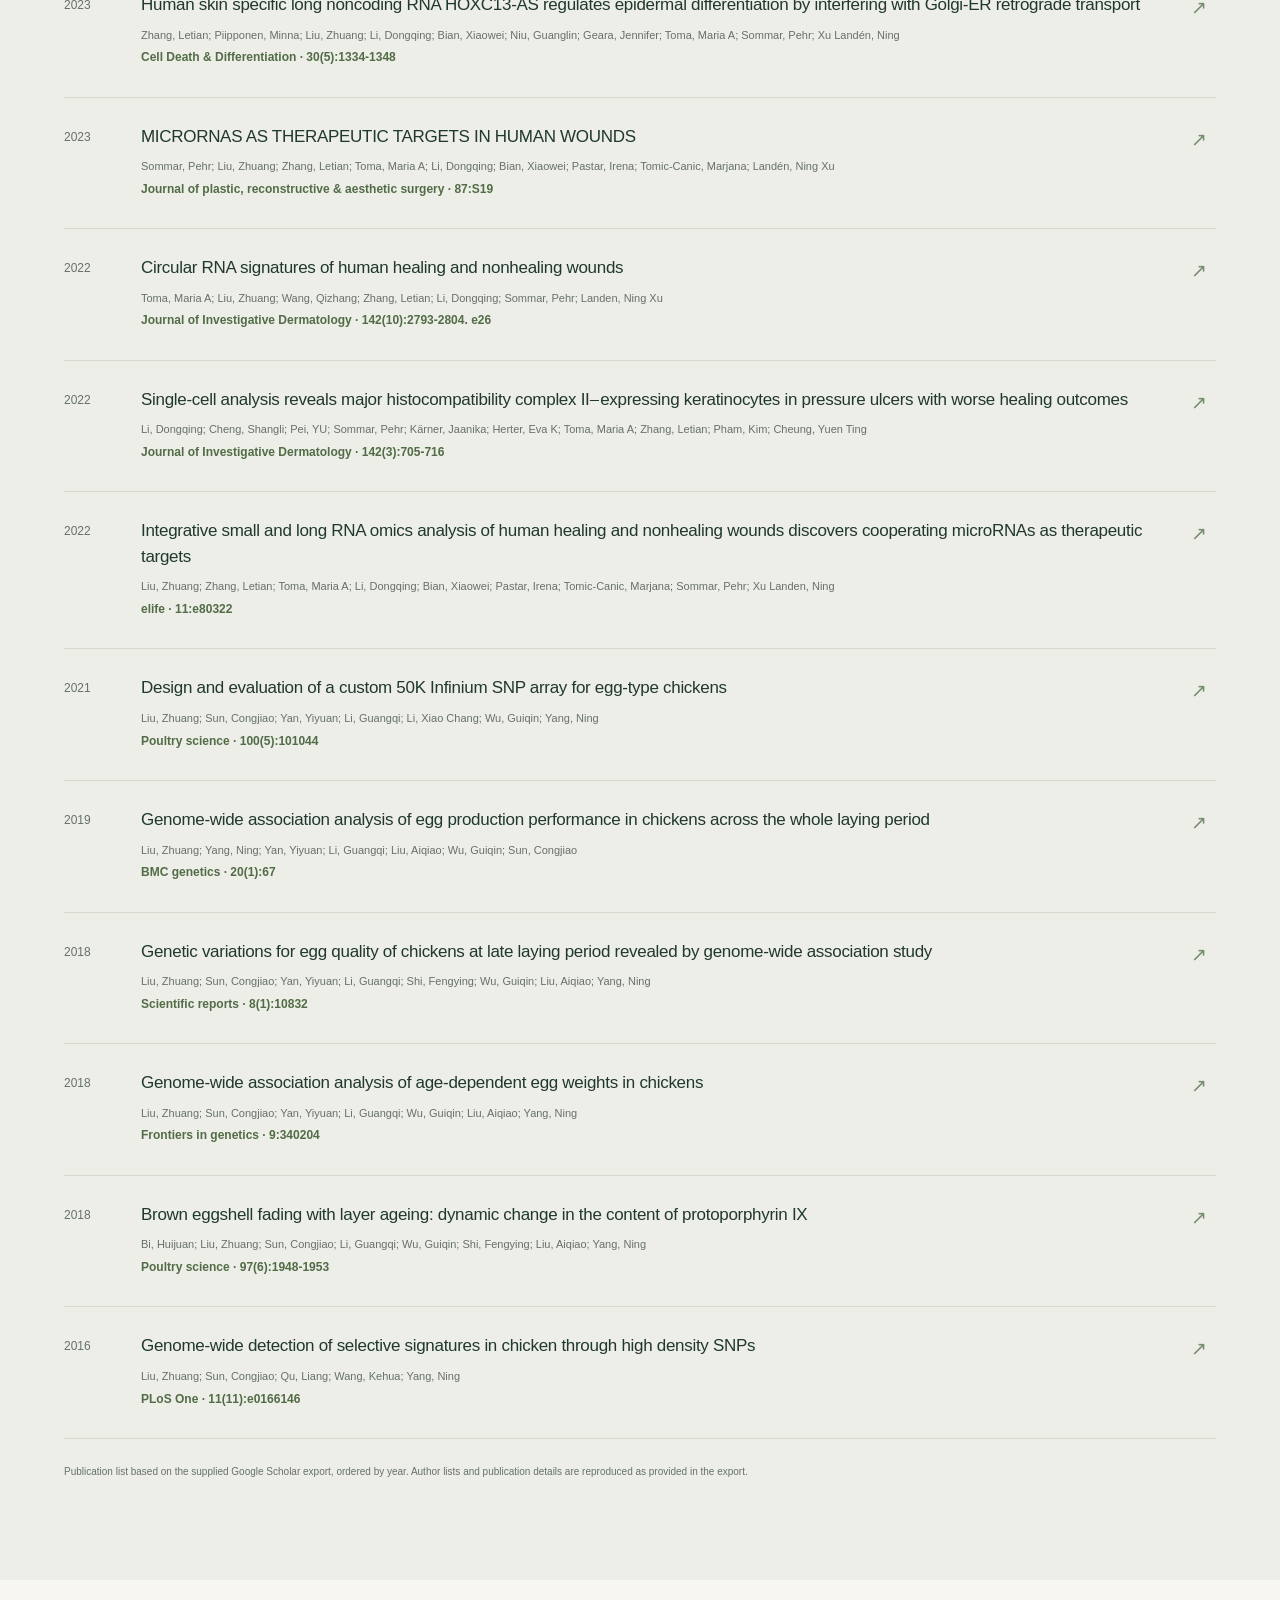
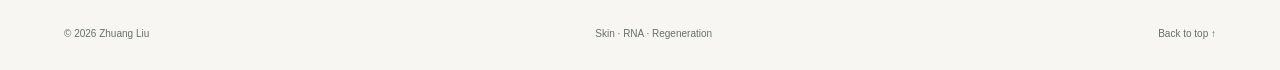
==== commit de9003e1: "Add portrait to academic profile homepage" ====
--- a/index.html
+++ b/index.html
@@ -5,6 +5,9 @@
 <meta name="description" content="Zhuang Liu is an Assistant Professor at Karolinska Institutet studying skin wound healing, RNA biology and single-cell multi-omics.">
 <meta name="theme-color" content="#f7f6f2"><title>Zhuang Liu | Assistant Professor at Karolinska Institutet</title>
 <link rel="canonical" href="https://zhuang-bio.github.io/zhuangliu-ki/">
+<meta property="og:image" content="https://zhuang-bio.github.io/zhuangliu-ki/assets/zhuang-liu-portrait.png">
+<meta property="og:image:alt" content="Portrait of Zhuang Liu">
+<meta name="twitter:image" content="https://zhuang-bio.github.io/zhuangliu-ki/assets/zhuang-liu-portrait.png">
 <meta property="og:type" content="profile">
 <meta property="og:title" content="Zhuang Liu | Assistant Professor at Karolinska Institutet">
 <meta property="og:description" content="Zhuang Liu is an Assistant Professor at Karolinska Institutet studying skin wound healing, RNA biology and single-cell multi-omics.">
@@ -55,7 +58,8 @@
       "https://x.com/ZhuangLiu14",
       "https://github.com/Zhuang-Bio",
       "https://www.researchgate.net/profile/Zhuang-Liu-27"
-    ]
+    ],
+    "image": "https://zhuang-bio.github.io/zhuangliu-ki/assets/zhuang-liu-portrait.png"
   }
 }
 </script>
@@ -64,7 +68,7 @@
 <body>
 <header><a class="wordmark" href="#home">Zhuang Liu<span> / RESEARCHER</span></a><nav aria-label="Main navigation"><a href="#education">Background</a><a href="#publications">Publications</a><a href="https://scholar.google.com/citations?user=6RmNbbYAAAAJ&amp;hl=en" target="_blank" rel="noopener">Google Scholar ↗</a></nav></header>
 <main>
-<section id="home" class="simple-intro"><p class="eyebrow">ACADEMIC PROFILE</p><h1>Zhuang Liu</h1><p class="intro">Assistant Professor at Karolinska Institutet</p><p class="profile-bio">I am Zhuang Liu, a bioinformatics researcher in the Unit of Dermatology and Venerology, Department of Medicine, Solna, at Karolinska Institutet. My research focuses on skin wound healing, RNA biology and single-cell multi-omics.</p><div class="profile-links" role="group" aria-label="Academic and social profiles"><a class="text-link" href="https://scholar.google.com/citations?user=6RmNbbYAAAAJ&amp;hl=en" target="_blank" rel="noopener">Google Scholar ↗</a><a class="text-link" href="https://www.linkedin.com/in/zhuang-liu-590967208/" target="_blank" rel="noopener">LinkedIn ↗</a><a class="text-link" href="https://x.com/ZhuangLiu14" target="_blank" rel="noopener">X ↗</a><a class="text-link" href="https://github.com/Zhuang-Bio" target="_blank" rel="noopener">GitHub ↗</a><a class="text-link" href="https://www.researchgate.net/profile/Zhuang-Liu-27?ev=hdr_xprf" target="_blank" rel="noopener">ResearchGate ↗</a></div></section>
+<section id="home" class="simple-intro"><div class="profile-copy"><p class="eyebrow">ACADEMIC PROFILE</p><h1>Zhuang Liu</h1><p class="intro">Assistant Professor at Karolinska Institutet</p><p class="profile-bio">I am Zhuang Liu, a bioinformatics researcher in the Unit of Dermatology and Venerology, Department of Medicine, Solna, at Karolinska Institutet. My research focuses on skin wound healing, RNA biology and single-cell multi-omics.</p><div class="profile-links" role="group" aria-label="Academic and social profiles"><a class="text-link" href="https://scholar.google.com/citations?user=6RmNbbYAAAAJ&amp;hl=en" target="_blank" rel="noopener">Google Scholar ↗</a><a class="text-link" href="https://www.linkedin.com/in/zhuang-liu-590967208/" target="_blank" rel="noopener">LinkedIn ↗</a><a class="text-link" href="https://x.com/ZhuangLiu14" target="_blank" rel="noopener">X ↗</a><a class="text-link" href="https://github.com/Zhuang-Bio" target="_blank" rel="noopener">GitHub ↗</a><a class="text-link" href="https://www.researchgate.net/profile/Zhuang-Liu-27?ev=hdr_xprf" target="_blank" rel="noopener">ResearchGate ↗</a></div></div><img class="profile-photo" src="assets/zhuang-liu-portrait.png" alt="Portrait of Zhuang Liu, Assistant Professor at Karolinska Institutet" width="800" height="1000" fetchpriority="high"></section>
 <section id="education" class="section education"><div class="section-heading"><div><p class="eyebrow">BACKGROUND</p><h2>Education &amp; Appointments</h2></div></div><div class="timeline"><article><span>2014 — 2019</span><h4>Ph.D. in Bioinformatics</h4><p>China Agricultural University, Beijing, China</p></article><article><span>Aug 2019 — Aug 2025</span><h4>Postdoctoral Researcher</h4><p>Karolinska Institutet<br>Unit of Dermatology and Venerology<br>Department of Medicine, Solna</p></article><article><span>Aug 2025 — Present</span><h4>Assistant Professor</h4><p>Karolinska Institutet<br>Unit of Dermatology and Venerology<br>Department of Medicine, Solna</p></article></div></section>
 <section id="publications" class="section publications"><div class="section-heading"><div><p class="eyebrow">RESEARCH</p><h2>Publications</h2></div><a class="text-link" href="https://scholar.google.com/citations?hl=en&amp;user=6RmNbbYAAAAJ&amp;view_op=list_works&amp;sortby=pubdate" target="_blank" rel="noopener">Full list on Google Scholar ↗</a></div><div class="filters" role="group" aria-label="Filter publications"><button class="active" data-filter="all" aria-pressed="true">All publications</button><button data-filter="single" aria-pressed="false">Single-cell & spatial</button><button data-filter="rna" aria-pressed="false">RNA biology</button><button data-filter="genetics" aria-pressed="false">Genetics</button><button data-filter="other" aria-pressed="false">Other research</button></div><div id="publication-list">
 <article class="publication"><span class="pub-year">2026</span><a href="https://scholar.google.com/scholar?q=The%20future%20of%20drug%20development%3A%20AI%20transforming%20the%20pharmaceutical%20industry" target="_blank" rel="noopener"><h3>The future of drug development: AI transforming the pharmaceutical industry</h3><p>Chen, Yongjian; Liu, Zhuang</p><p class="journal">International Journal of Surgery · 112(2):5248-5251</p></a><span class="pub-arrow" aria-hidden="true">↗</span></article>
--- a/assets/style.css
+++ b/assets/style.css
@@ -5,3 +5,5 @@
 .profile-links{display:flex;flex-wrap:wrap;gap:12px 24px;align-items:center;margin-top:24px}
 
 .profile-bio{max-width:720px;color:var(--muted);font-size:16px;line-height:1.8}
+
+.simple-intro{display:grid;grid-template-columns:minmax(0,1fr) 240px;gap:48px;align-items:center}.profile-copy{min-width:0}.profile-photo{display:block;width:100%;height:auto;aspect-ratio:4/5;object-fit:cover;border-radius:12px;border:1px solid var(--line)}@media(max-width:900px){.simple-intro{grid-template-columns:minmax(0,1fr) 200px;gap:28px}}@media(max-width:620px){.simple-intro{grid-template-columns:1fr;gap:28px}.profile-photo{grid-row:1;width:180px;justify-self:start}}
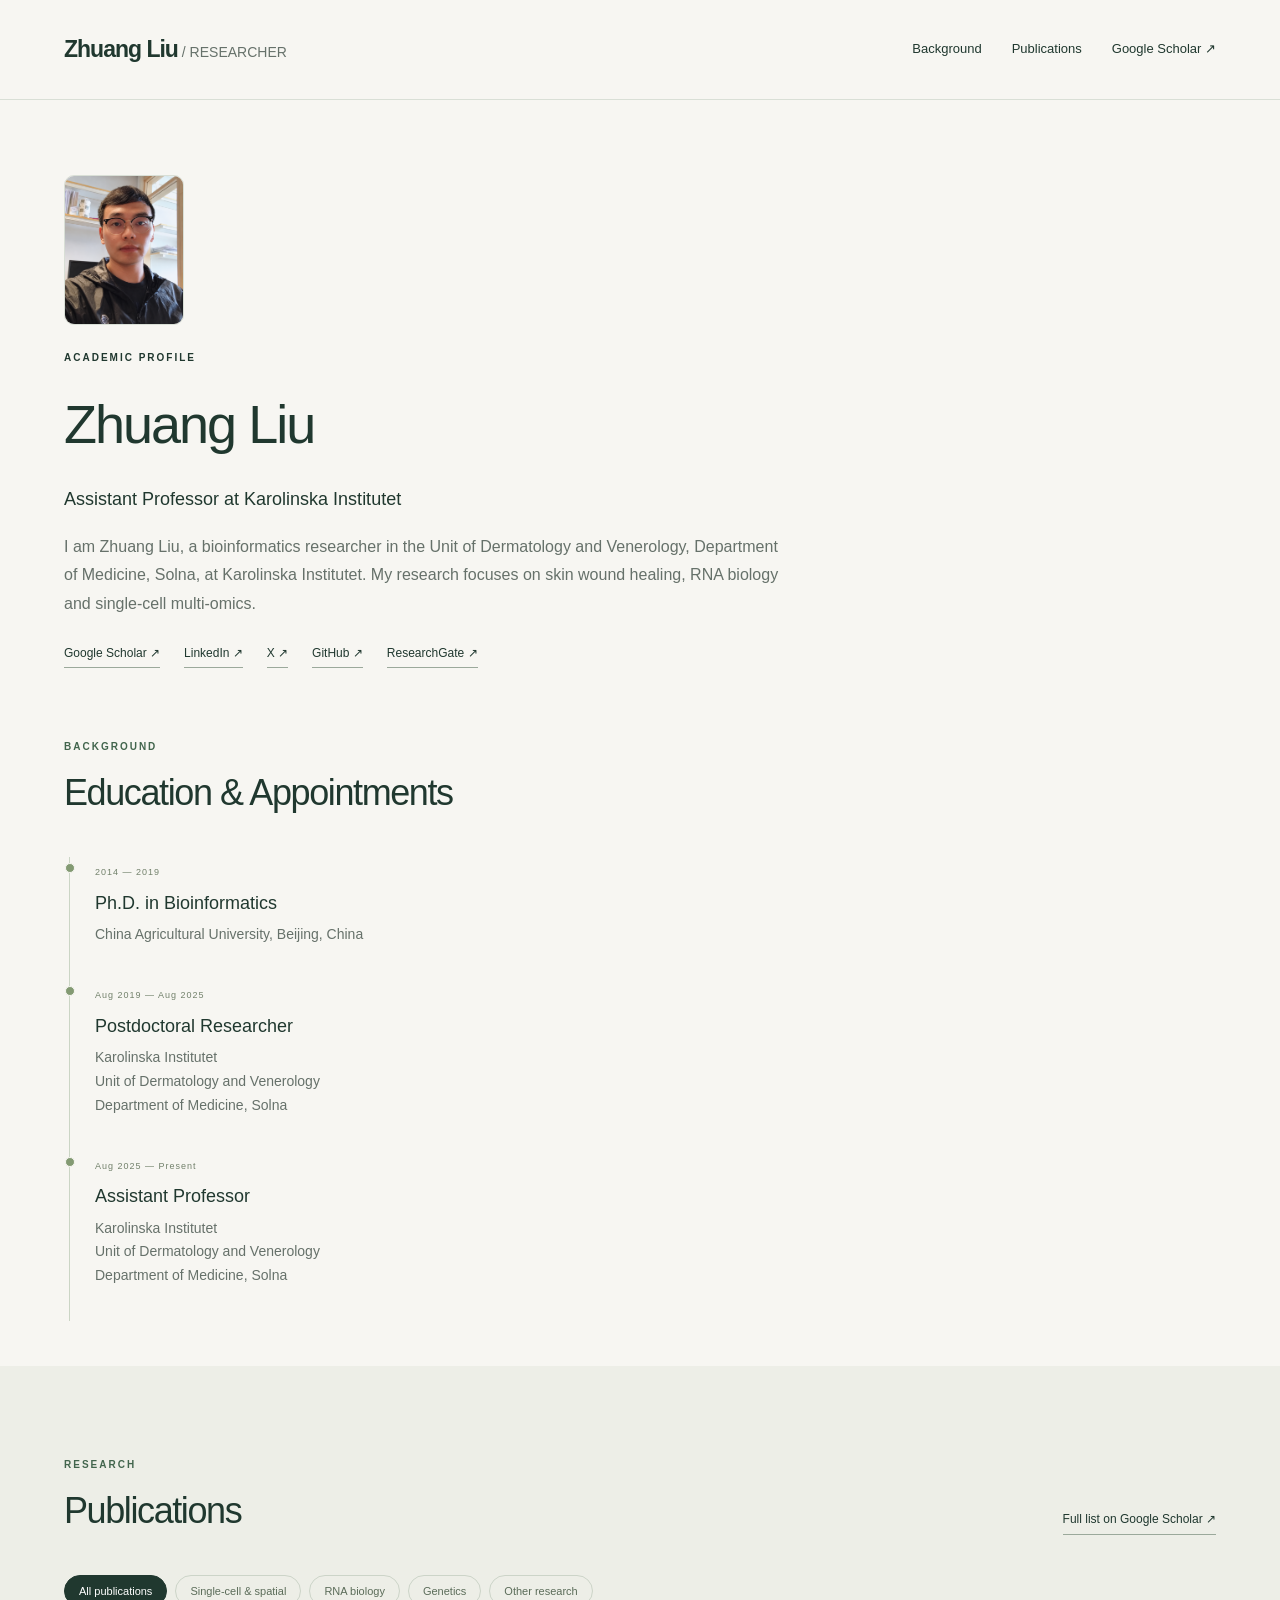
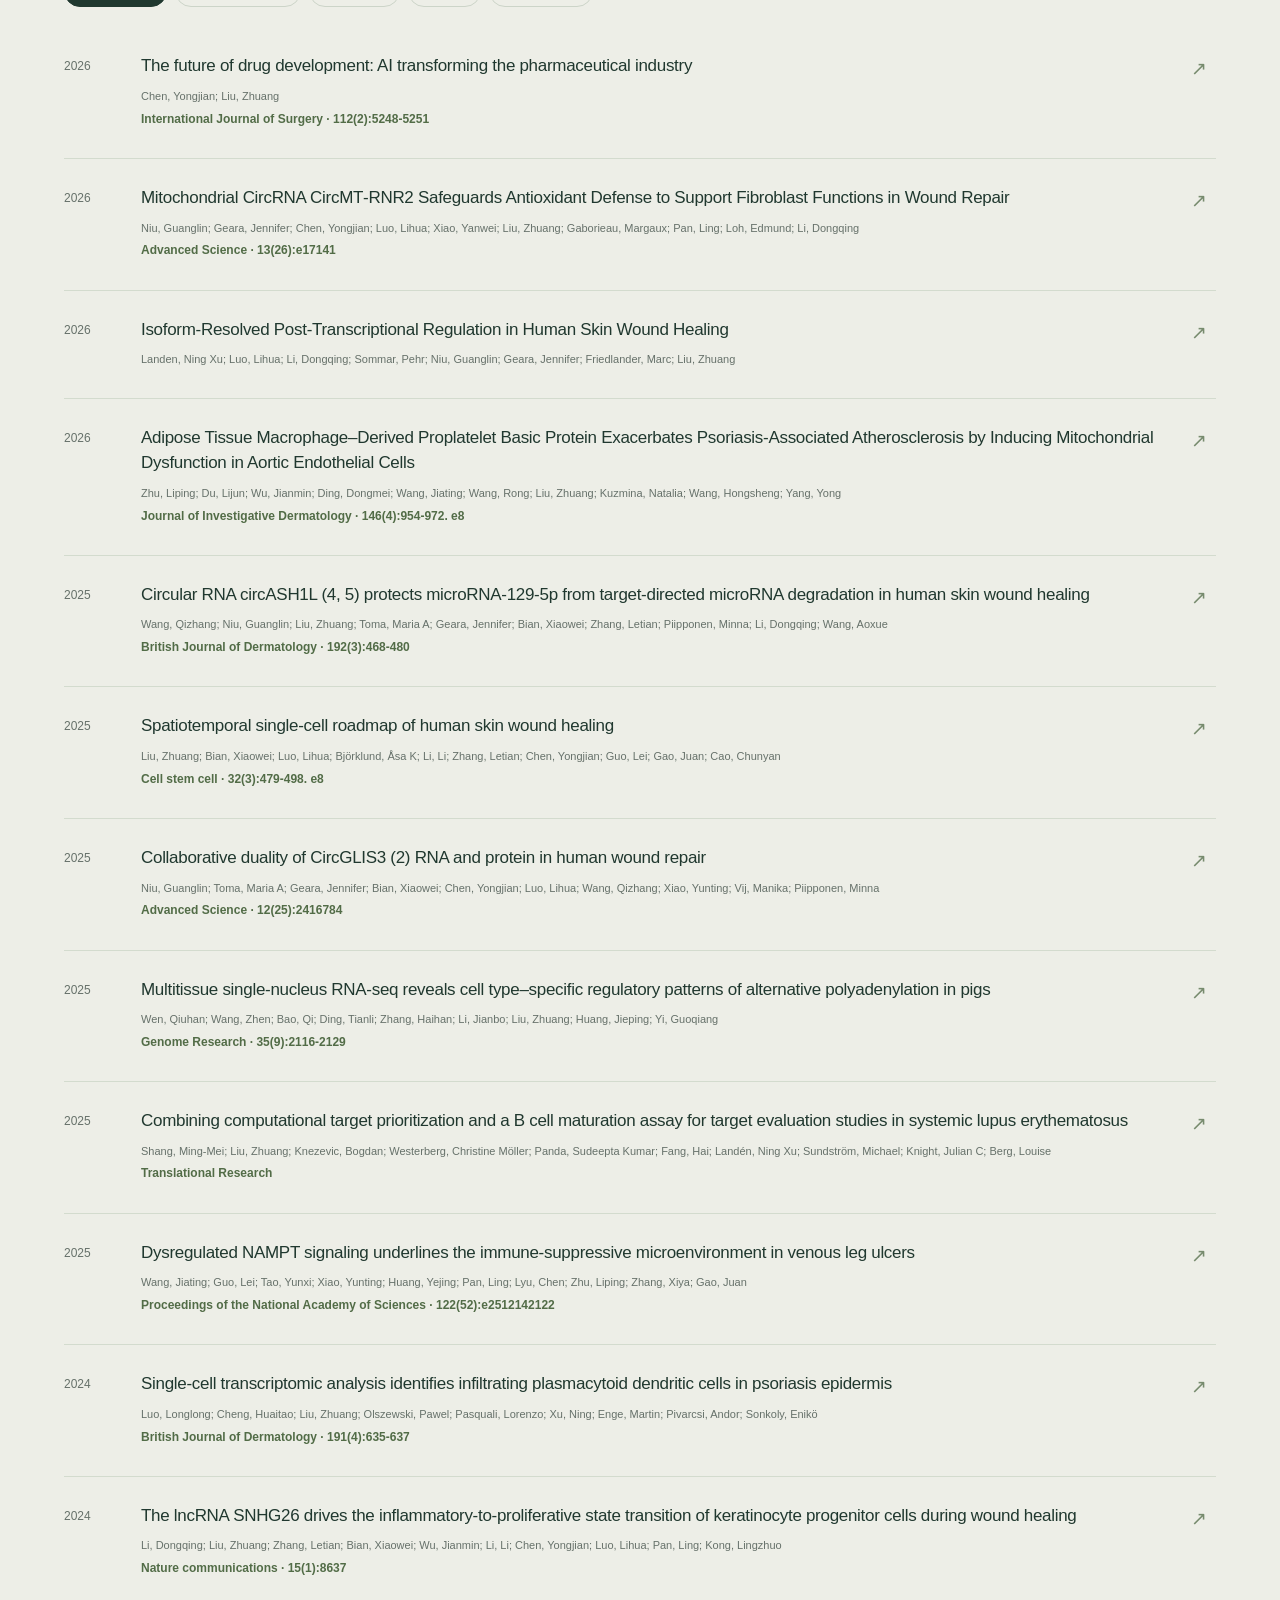
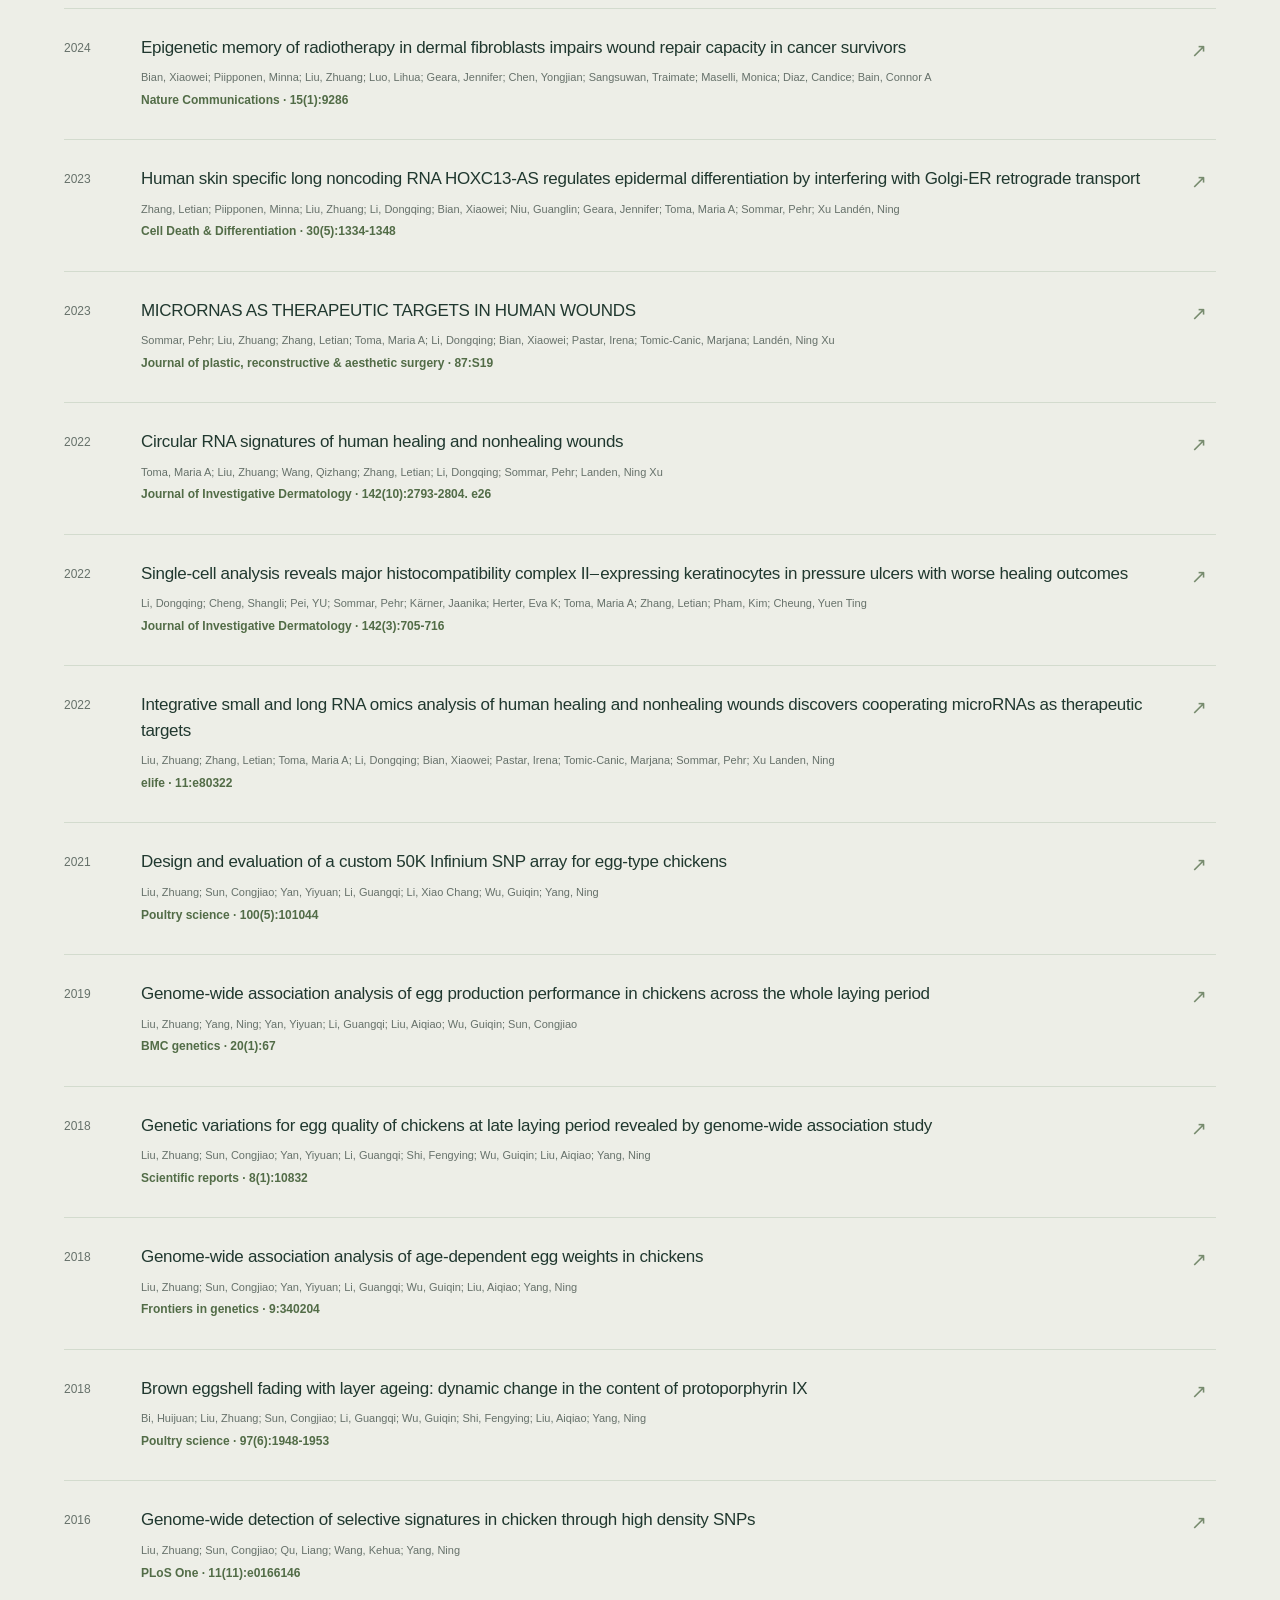
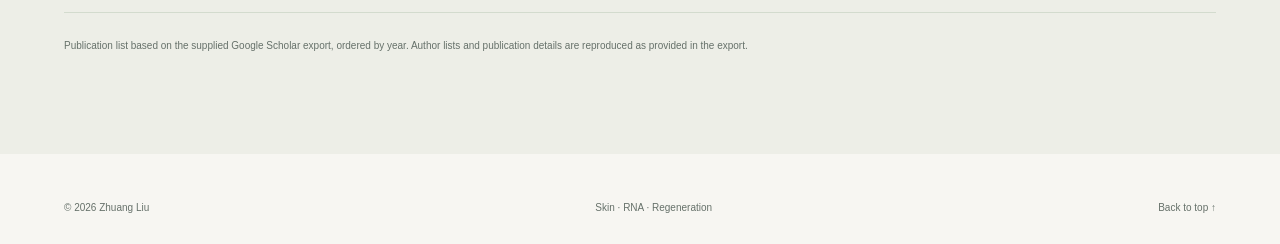
==== commit cac86260: "Place a smaller portrait above the introduction" ====
--- a/index.html
+++ b/index.html
@@ -68,7 +68,7 @@
 <body>
 <header><a class="wordmark" href="#home">Zhuang Liu<span> / RESEARCHER</span></a><nav aria-label="Main navigation"><a href="#education">Background</a><a href="#publications">Publications</a><a href="https://scholar.google.com/citations?user=6RmNbbYAAAAJ&amp;hl=en" target="_blank" rel="noopener">Google Scholar ↗</a></nav></header>
 <main>
-<section id="home" class="simple-intro"><div class="profile-copy"><p class="eyebrow">ACADEMIC PROFILE</p><h1>Zhuang Liu</h1><p class="intro">Assistant Professor at Karolinska Institutet</p><p class="profile-bio">I am Zhuang Liu, a bioinformatics researcher in the Unit of Dermatology and Venerology, Department of Medicine, Solna, at Karolinska Institutet. My research focuses on skin wound healing, RNA biology and single-cell multi-omics.</p><div class="profile-links" role="group" aria-label="Academic and social profiles"><a class="text-link" href="https://scholar.google.com/citations?user=6RmNbbYAAAAJ&amp;hl=en" target="_blank" rel="noopener">Google Scholar ↗</a><a class="text-link" href="https://www.linkedin.com/in/zhuang-liu-590967208/" target="_blank" rel="noopener">LinkedIn ↗</a><a class="text-link" href="https://x.com/ZhuangLiu14" target="_blank" rel="noopener">X ↗</a><a class="text-link" href="https://github.com/Zhuang-Bio" target="_blank" rel="noopener">GitHub ↗</a><a class="text-link" href="https://www.researchgate.net/profile/Zhuang-Liu-27?ev=hdr_xprf" target="_blank" rel="noopener">ResearchGate ↗</a></div></div><img class="profile-photo" src="assets/zhuang-liu-portrait.png" alt="Portrait of Zhuang Liu, Assistant Professor at Karolinska Institutet" width="800" height="1000" fetchpriority="high"></section>
+<section id="home" class="simple-intro"><img class="profile-photo" src="assets/zhuang-liu-portrait.png" alt="Portrait of Zhuang Liu, Assistant Professor at Karolinska Institutet" width="800" height="1000" fetchpriority="high"><div class="profile-copy"><p class="eyebrow">ACADEMIC PROFILE</p><h1>Zhuang Liu</h1><p class="intro">Assistant Professor at Karolinska Institutet</p><p class="profile-bio">I am Zhuang Liu, a bioinformatics researcher in the Unit of Dermatology and Venerology, Department of Medicine, Solna, at Karolinska Institutet. My research focuses on skin wound healing, RNA biology and single-cell multi-omics.</p><div class="profile-links" role="group" aria-label="Academic and social profiles"><a class="text-link" href="https://scholar.google.com/citations?user=6RmNbbYAAAAJ&amp;hl=en" target="_blank" rel="noopener">Google Scholar ↗</a><a class="text-link" href="https://www.linkedin.com/in/zhuang-liu-590967208/" target="_blank" rel="noopener">LinkedIn ↗</a><a class="text-link" href="https://x.com/ZhuangLiu14" target="_blank" rel="noopener">X ↗</a><a class="text-link" href="https://github.com/Zhuang-Bio" target="_blank" rel="noopener">GitHub ↗</a><a class="text-link" href="https://www.researchgate.net/profile/Zhuang-Liu-27?ev=hdr_xprf" target="_blank" rel="noopener">ResearchGate ↗</a></div></div></section>
 <section id="education" class="section education"><div class="section-heading"><div><p class="eyebrow">BACKGROUND</p><h2>Education &amp; Appointments</h2></div></div><div class="timeline"><article><span>2014 — 2019</span><h4>Ph.D. in Bioinformatics</h4><p>China Agricultural University, Beijing, China</p></article><article><span>Aug 2019 — Aug 2025</span><h4>Postdoctoral Researcher</h4><p>Karolinska Institutet<br>Unit of Dermatology and Venerology<br>Department of Medicine, Solna</p></article><article><span>Aug 2025 — Present</span><h4>Assistant Professor</h4><p>Karolinska Institutet<br>Unit of Dermatology and Venerology<br>Department of Medicine, Solna</p></article></div></section>
 <section id="publications" class="section publications"><div class="section-heading"><div><p class="eyebrow">RESEARCH</p><h2>Publications</h2></div><a class="text-link" href="https://scholar.google.com/citations?hl=en&amp;user=6RmNbbYAAAAJ&amp;view_op=list_works&amp;sortby=pubdate" target="_blank" rel="noopener">Full list on Google Scholar ↗</a></div><div class="filters" role="group" aria-label="Filter publications"><button class="active" data-filter="all" aria-pressed="true">All publications</button><button data-filter="single" aria-pressed="false">Single-cell & spatial</button><button data-filter="rna" aria-pressed="false">RNA biology</button><button data-filter="genetics" aria-pressed="false">Genetics</button><button data-filter="other" aria-pressed="false">Other research</button></div><div id="publication-list">
 <article class="publication"><span class="pub-year">2026</span><a href="https://scholar.google.com/scholar?q=The%20future%20of%20drug%20development%3A%20AI%20transforming%20the%20pharmaceutical%20industry" target="_blank" rel="noopener"><h3>The future of drug development: AI transforming the pharmaceutical industry</h3><p>Chen, Yongjian; Liu, Zhuang</p><p class="journal">International Journal of Surgery · 112(2):5248-5251</p></a><span class="pub-arrow" aria-hidden="true">↗</span></article>
--- a/assets/style.css
+++ b/assets/style.css
@@ -6,4 +6,4 @@
 
 .profile-bio{max-width:720px;color:var(--muted);font-size:16px;line-height:1.8}
 
-.simple-intro{display:grid;grid-template-columns:minmax(0,1fr) 240px;gap:48px;align-items:center}.profile-copy{min-width:0}.profile-photo{display:block;width:100%;height:auto;aspect-ratio:4/5;object-fit:cover;border-radius:12px;border:1px solid var(--line)}@media(max-width:900px){.simple-intro{grid-template-columns:minmax(0,1fr) 200px;gap:28px}}@media(max-width:620px){.simple-intro{grid-template-columns:1fr;gap:28px}.profile-photo{grid-row:1;width:180px;justify-self:start}}
+.simple-intro{display:flex;flex-direction:column;align-items:flex-start;gap:24px}.profile-copy{min-width:0;width:100%}.profile-photo{display:block;width:120px;height:150px;object-fit:cover;border-radius:10px;border:1px solid var(--line)}@media(max-width:620px){.profile-photo{width:104px;height:130px}}
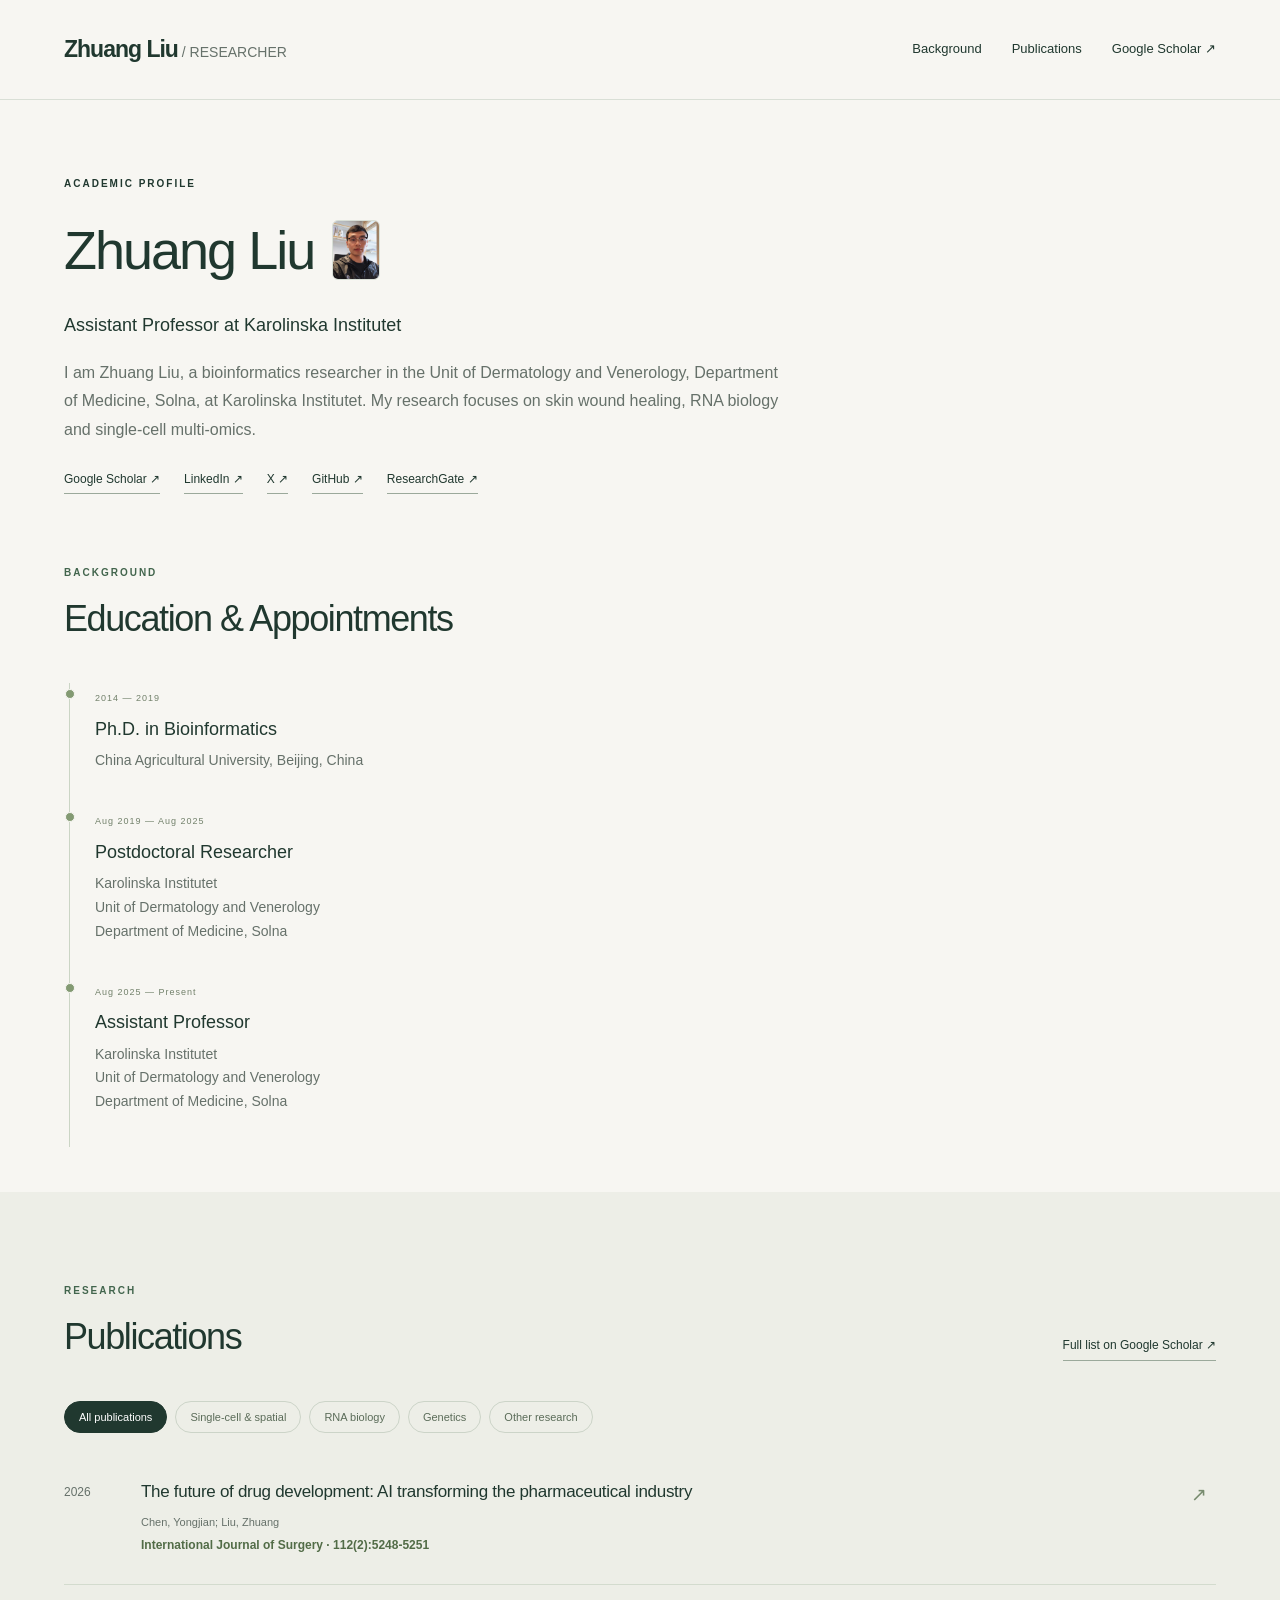
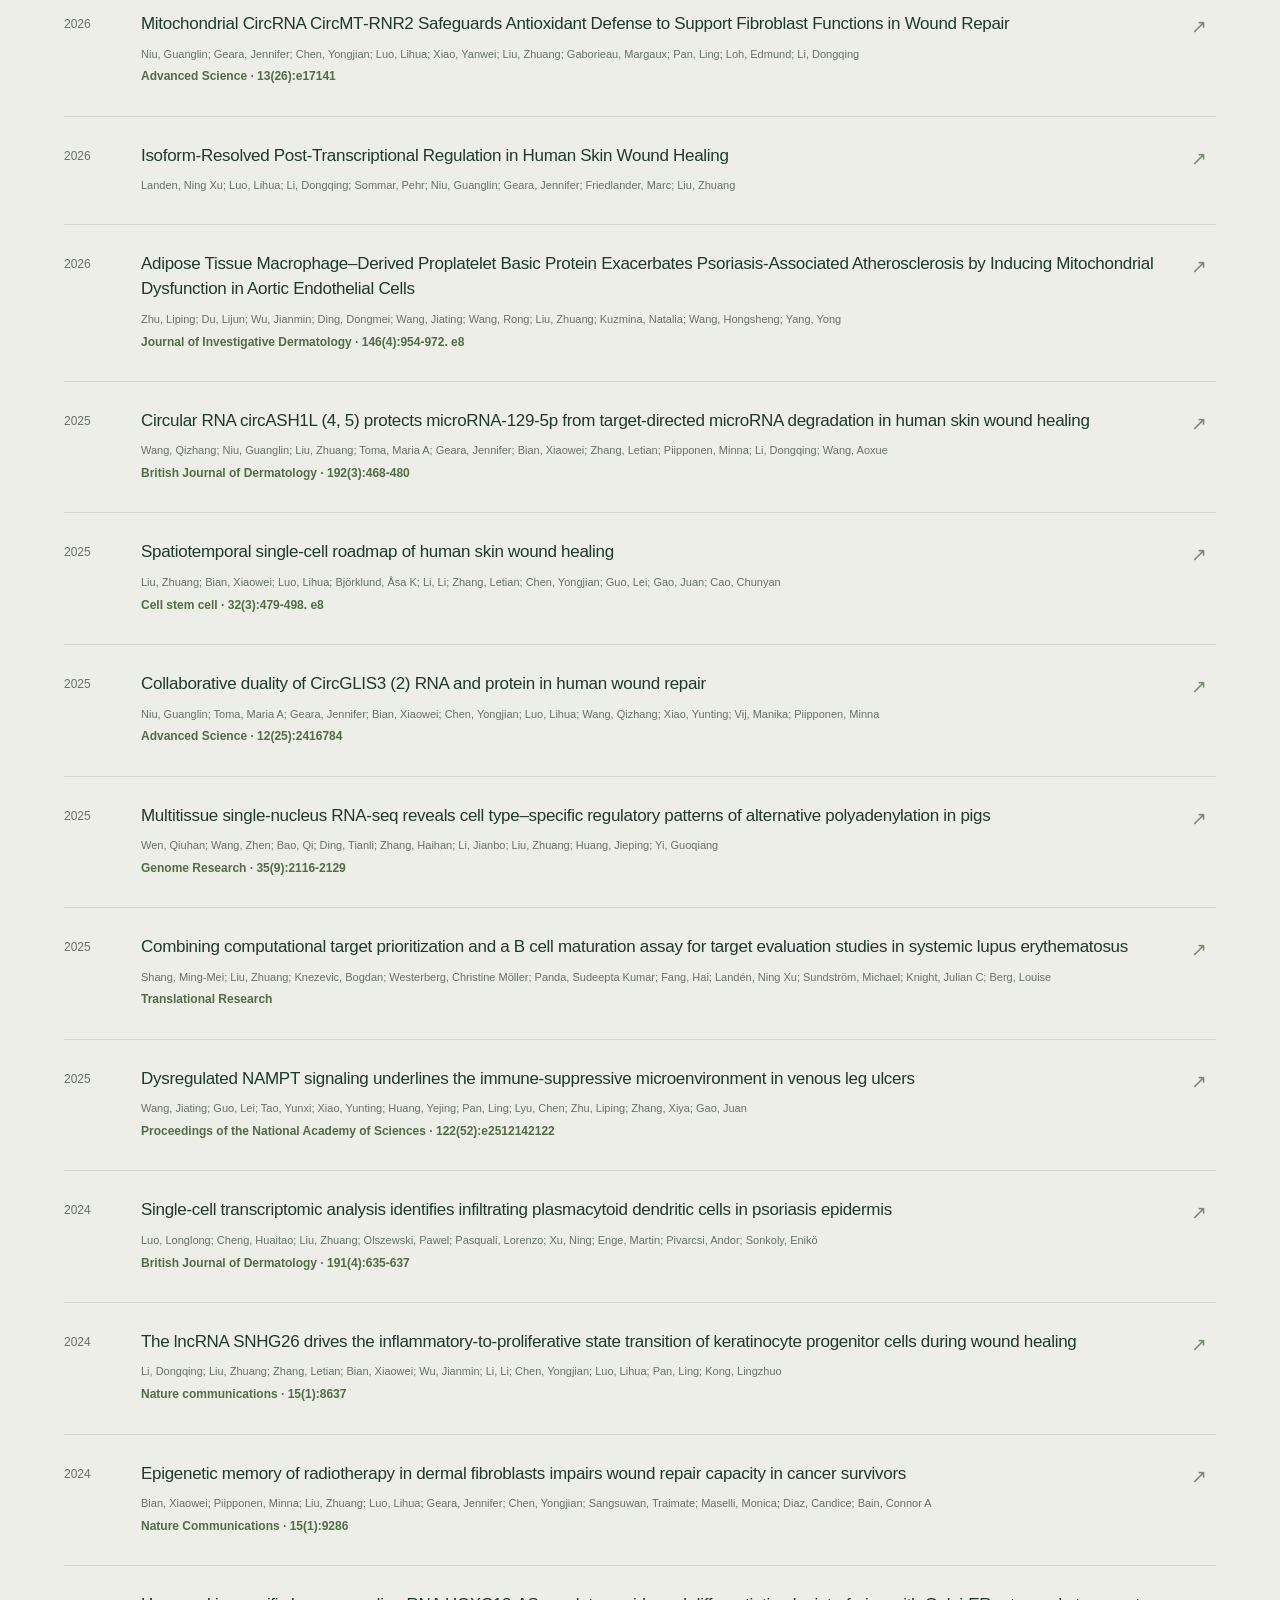
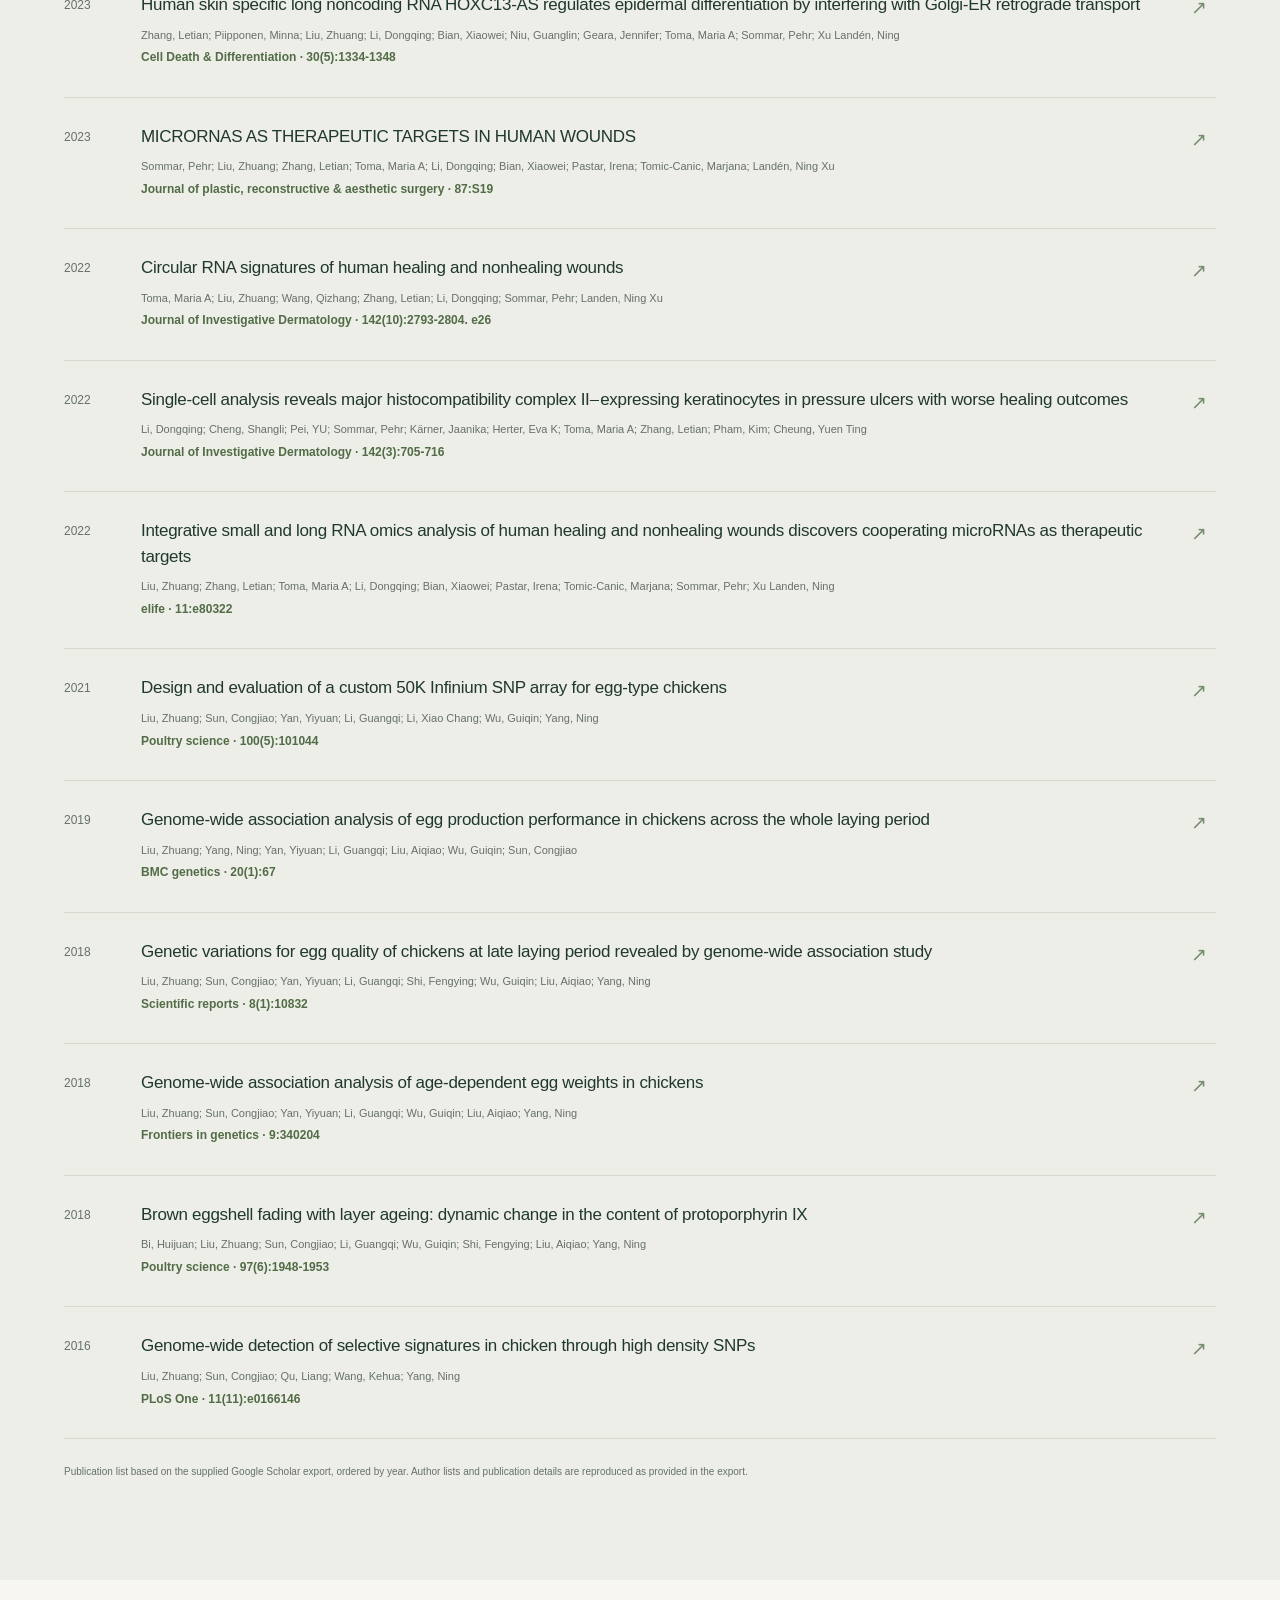
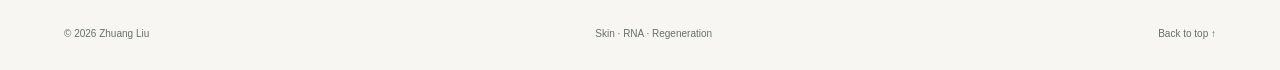
==== commit f3898087: "Place a compact portrait beside the name" ====
--- a/index.html
+++ b/index.html
@@ -68,7 +68,7 @@
 <body>
 <header><a class="wordmark" href="#home">Zhuang Liu<span> / RESEARCHER</span></a><nav aria-label="Main navigation"><a href="#education">Background</a><a href="#publications">Publications</a><a href="https://scholar.google.com/citations?user=6RmNbbYAAAAJ&amp;hl=en" target="_blank" rel="noopener">Google Scholar ↗</a></nav></header>
 <main>
-<section id="home" class="simple-intro"><img class="profile-photo" src="assets/zhuang-liu-portrait.png" alt="Portrait of Zhuang Liu, Assistant Professor at Karolinska Institutet" width="800" height="1000" fetchpriority="high"><div class="profile-copy"><p class="eyebrow">ACADEMIC PROFILE</p><h1>Zhuang Liu</h1><p class="intro">Assistant Professor at Karolinska Institutet</p><p class="profile-bio">I am Zhuang Liu, a bioinformatics researcher in the Unit of Dermatology and Venerology, Department of Medicine, Solna, at Karolinska Institutet. My research focuses on skin wound healing, RNA biology and single-cell multi-omics.</p><div class="profile-links" role="group" aria-label="Academic and social profiles"><a class="text-link" href="https://scholar.google.com/citations?user=6RmNbbYAAAAJ&amp;hl=en" target="_blank" rel="noopener">Google Scholar ↗</a><a class="text-link" href="https://www.linkedin.com/in/zhuang-liu-590967208/" target="_blank" rel="noopener">LinkedIn ↗</a><a class="text-link" href="https://x.com/ZhuangLiu14" target="_blank" rel="noopener">X ↗</a><a class="text-link" href="https://github.com/Zhuang-Bio" target="_blank" rel="noopener">GitHub ↗</a><a class="text-link" href="https://www.researchgate.net/profile/Zhuang-Liu-27?ev=hdr_xprf" target="_blank" rel="noopener">ResearchGate ↗</a></div></div></section>
+<section id="home" class="simple-intro"><div class="profile-copy"><p class="eyebrow">ACADEMIC PROFILE</p><div class="profile-name"><h1>Zhuang Liu</h1><img class="profile-photo" src="assets/zhuang-liu-portrait.png" alt="Portrait of Zhuang Liu, Assistant Professor at Karolinska Institutet" width="800" height="1000" fetchpriority="high"></div><p class="intro">Assistant Professor at Karolinska Institutet</p><p class="profile-bio">I am Zhuang Liu, a bioinformatics researcher in the Unit of Dermatology and Venerology, Department of Medicine, Solna, at Karolinska Institutet. My research focuses on skin wound healing, RNA biology and single-cell multi-omics.</p><div class="profile-links" role="group" aria-label="Academic and social profiles"><a class="text-link" href="https://scholar.google.com/citations?user=6RmNbbYAAAAJ&amp;hl=en" target="_blank" rel="noopener">Google Scholar ↗</a><a class="text-link" href="https://www.linkedin.com/in/zhuang-liu-590967208/" target="_blank" rel="noopener">LinkedIn ↗</a><a class="text-link" href="https://x.com/ZhuangLiu14" target="_blank" rel="noopener">X ↗</a><a class="text-link" href="https://github.com/Zhuang-Bio" target="_blank" rel="noopener">GitHub ↗</a><a class="text-link" href="https://www.researchgate.net/profile/Zhuang-Liu-27?ev=hdr_xprf" target="_blank" rel="noopener">ResearchGate ↗</a></div></div></section>
 <section id="education" class="section education"><div class="section-heading"><div><p class="eyebrow">BACKGROUND</p><h2>Education &amp; Appointments</h2></div></div><div class="timeline"><article><span>2014 — 2019</span><h4>Ph.D. in Bioinformatics</h4><p>China Agricultural University, Beijing, China</p></article><article><span>Aug 2019 — Aug 2025</span><h4>Postdoctoral Researcher</h4><p>Karolinska Institutet<br>Unit of Dermatology and Venerology<br>Department of Medicine, Solna</p></article><article><span>Aug 2025 — Present</span><h4>Assistant Professor</h4><p>Karolinska Institutet<br>Unit of Dermatology and Venerology<br>Department of Medicine, Solna</p></article></div></section>
 <section id="publications" class="section publications"><div class="section-heading"><div><p class="eyebrow">RESEARCH</p><h2>Publications</h2></div><a class="text-link" href="https://scholar.google.com/citations?hl=en&amp;user=6RmNbbYAAAAJ&amp;view_op=list_works&amp;sortby=pubdate" target="_blank" rel="noopener">Full list on Google Scholar ↗</a></div><div class="filters" role="group" aria-label="Filter publications"><button class="active" data-filter="all" aria-pressed="true">All publications</button><button data-filter="single" aria-pressed="false">Single-cell & spatial</button><button data-filter="rna" aria-pressed="false">RNA biology</button><button data-filter="genetics" aria-pressed="false">Genetics</button><button data-filter="other" aria-pressed="false">Other research</button></div><div id="publication-list">
 <article class="publication"><span class="pub-year">2026</span><a href="https://scholar.google.com/scholar?q=The%20future%20of%20drug%20development%3A%20AI%20transforming%20the%20pharmaceutical%20industry" target="_blank" rel="noopener"><h3>The future of drug development: AI transforming the pharmaceutical industry</h3><p>Chen, Yongjian; Liu, Zhuang</p><p class="journal">International Journal of Surgery · 112(2):5248-5251</p></a><span class="pub-arrow" aria-hidden="true">↗</span></article>
--- a/assets/style.css
+++ b/assets/style.css
@@ -6,4 +6,4 @@
 
 .profile-bio{max-width:720px;color:var(--muted);font-size:16px;line-height:1.8}
 
-.simple-intro{display:flex;flex-direction:column;align-items:flex-start;gap:24px}.profile-copy{min-width:0;width:100%}.profile-photo{display:block;width:120px;height:150px;object-fit:cover;border-radius:10px;border:1px solid var(--line)}@media(max-width:620px){.profile-photo{width:104px;height:130px}}
+.profile-copy{min-width:0;width:100%}.profile-name{display:flex;align-items:center;gap:18px;margin-bottom:26px}.simple-intro .profile-name h1{margin:0}.profile-photo{display:block;flex:none;width:48px;height:60px;object-fit:cover;border-radius:6px;border:1px solid var(--line)}@media(max-width:620px){.profile-name{gap:12px}.profile-photo{width:36px;height:45px}}
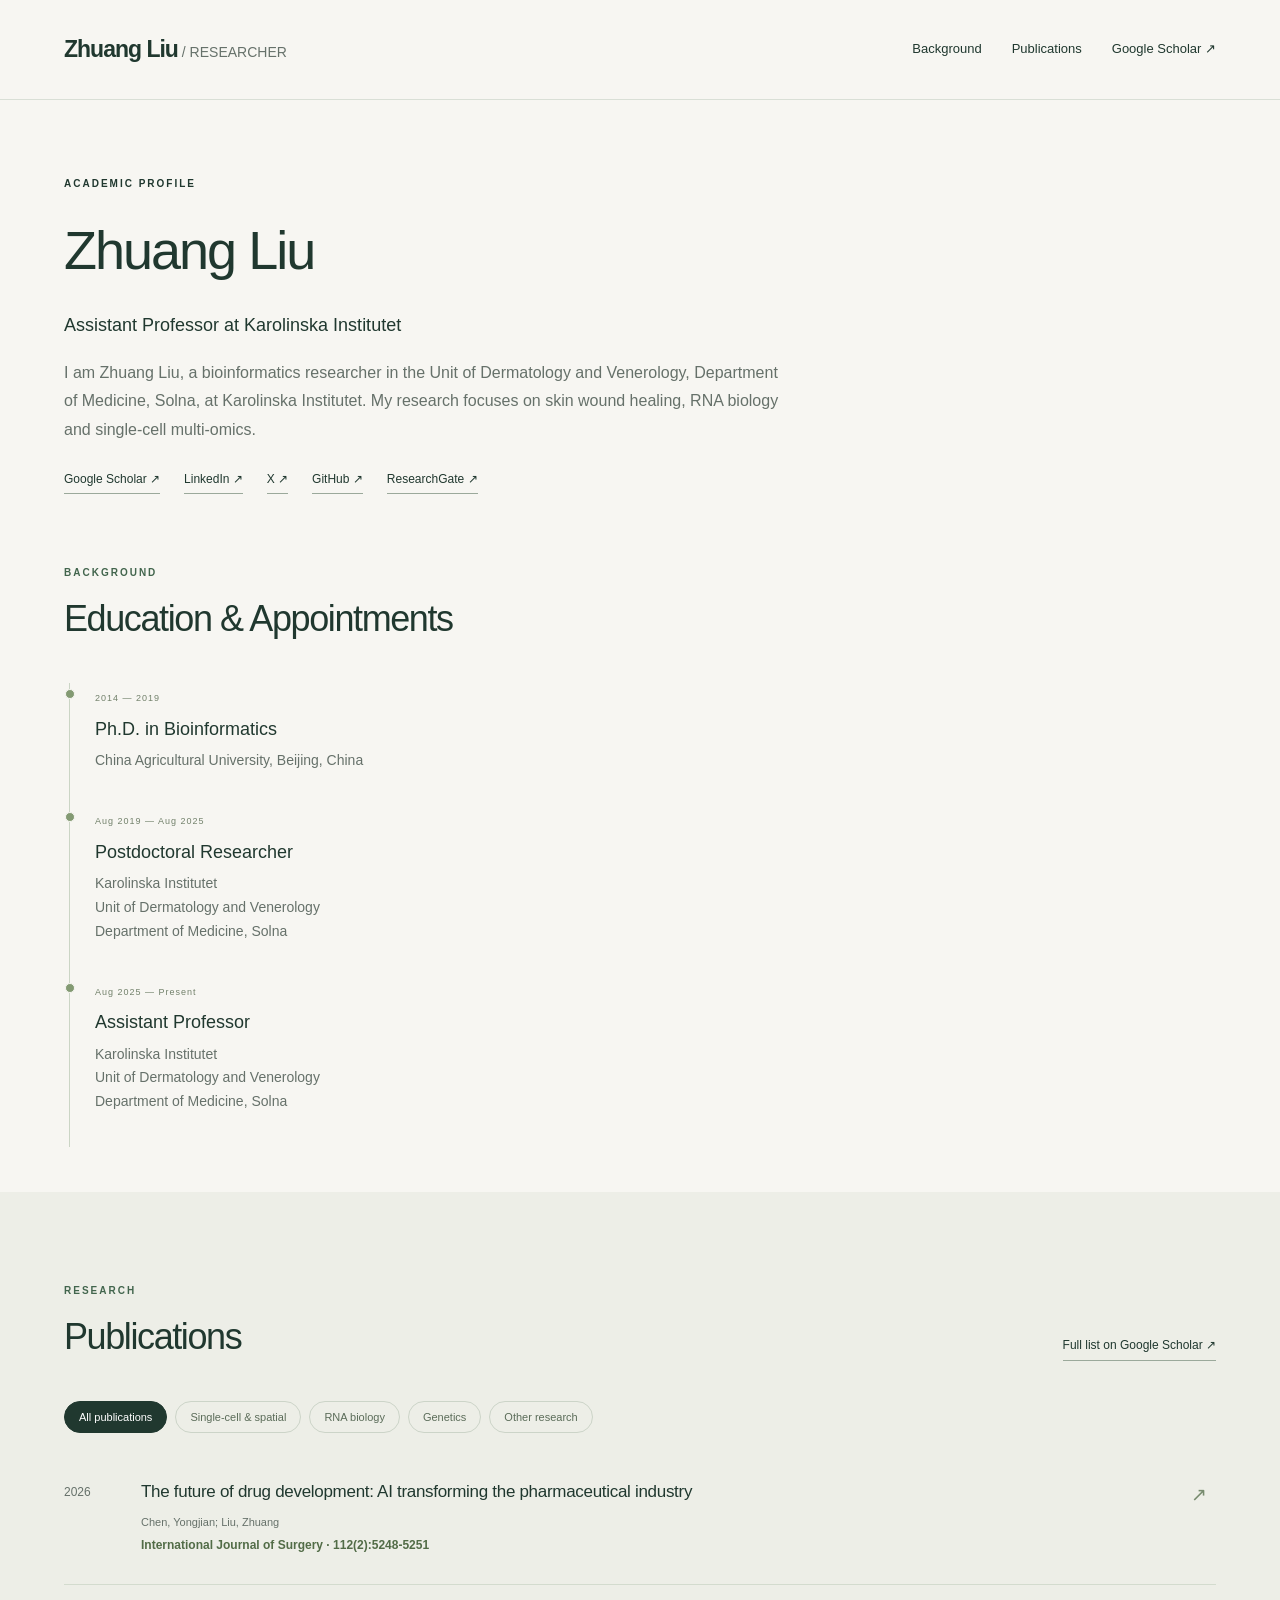
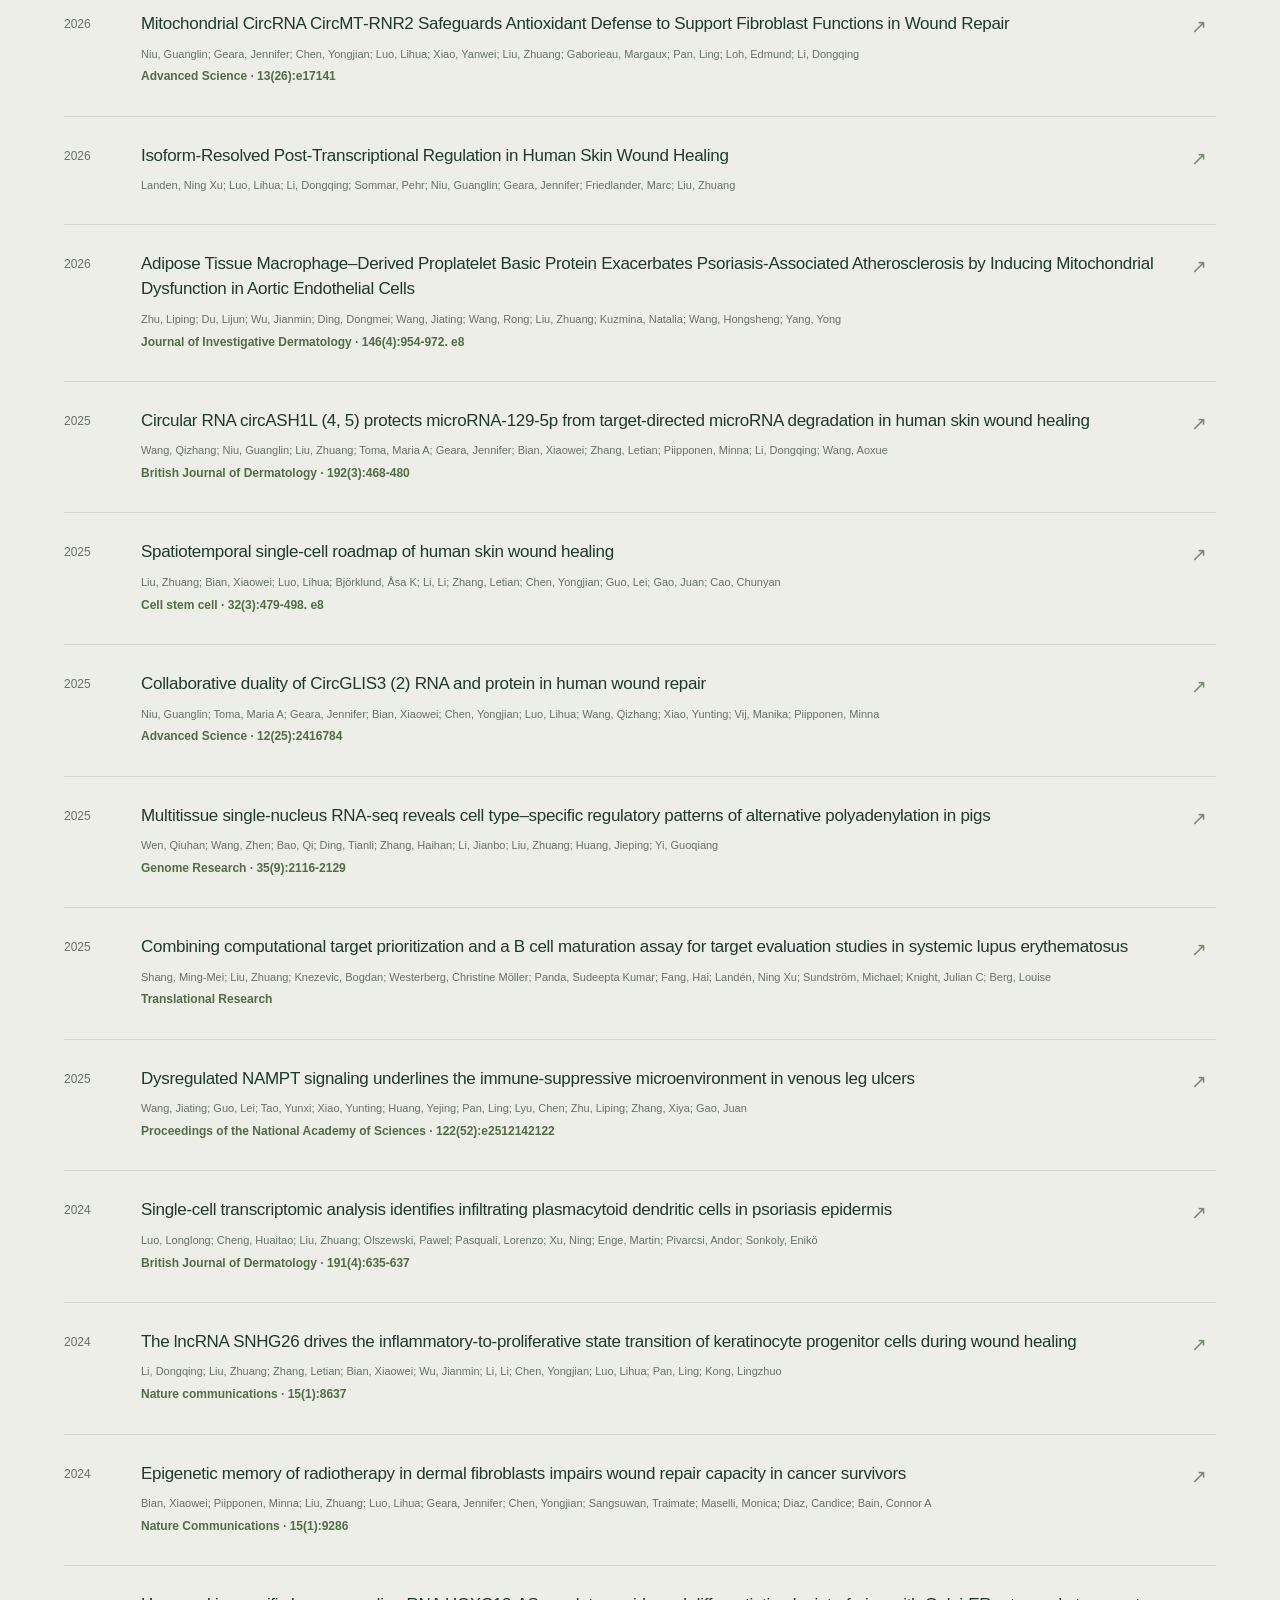
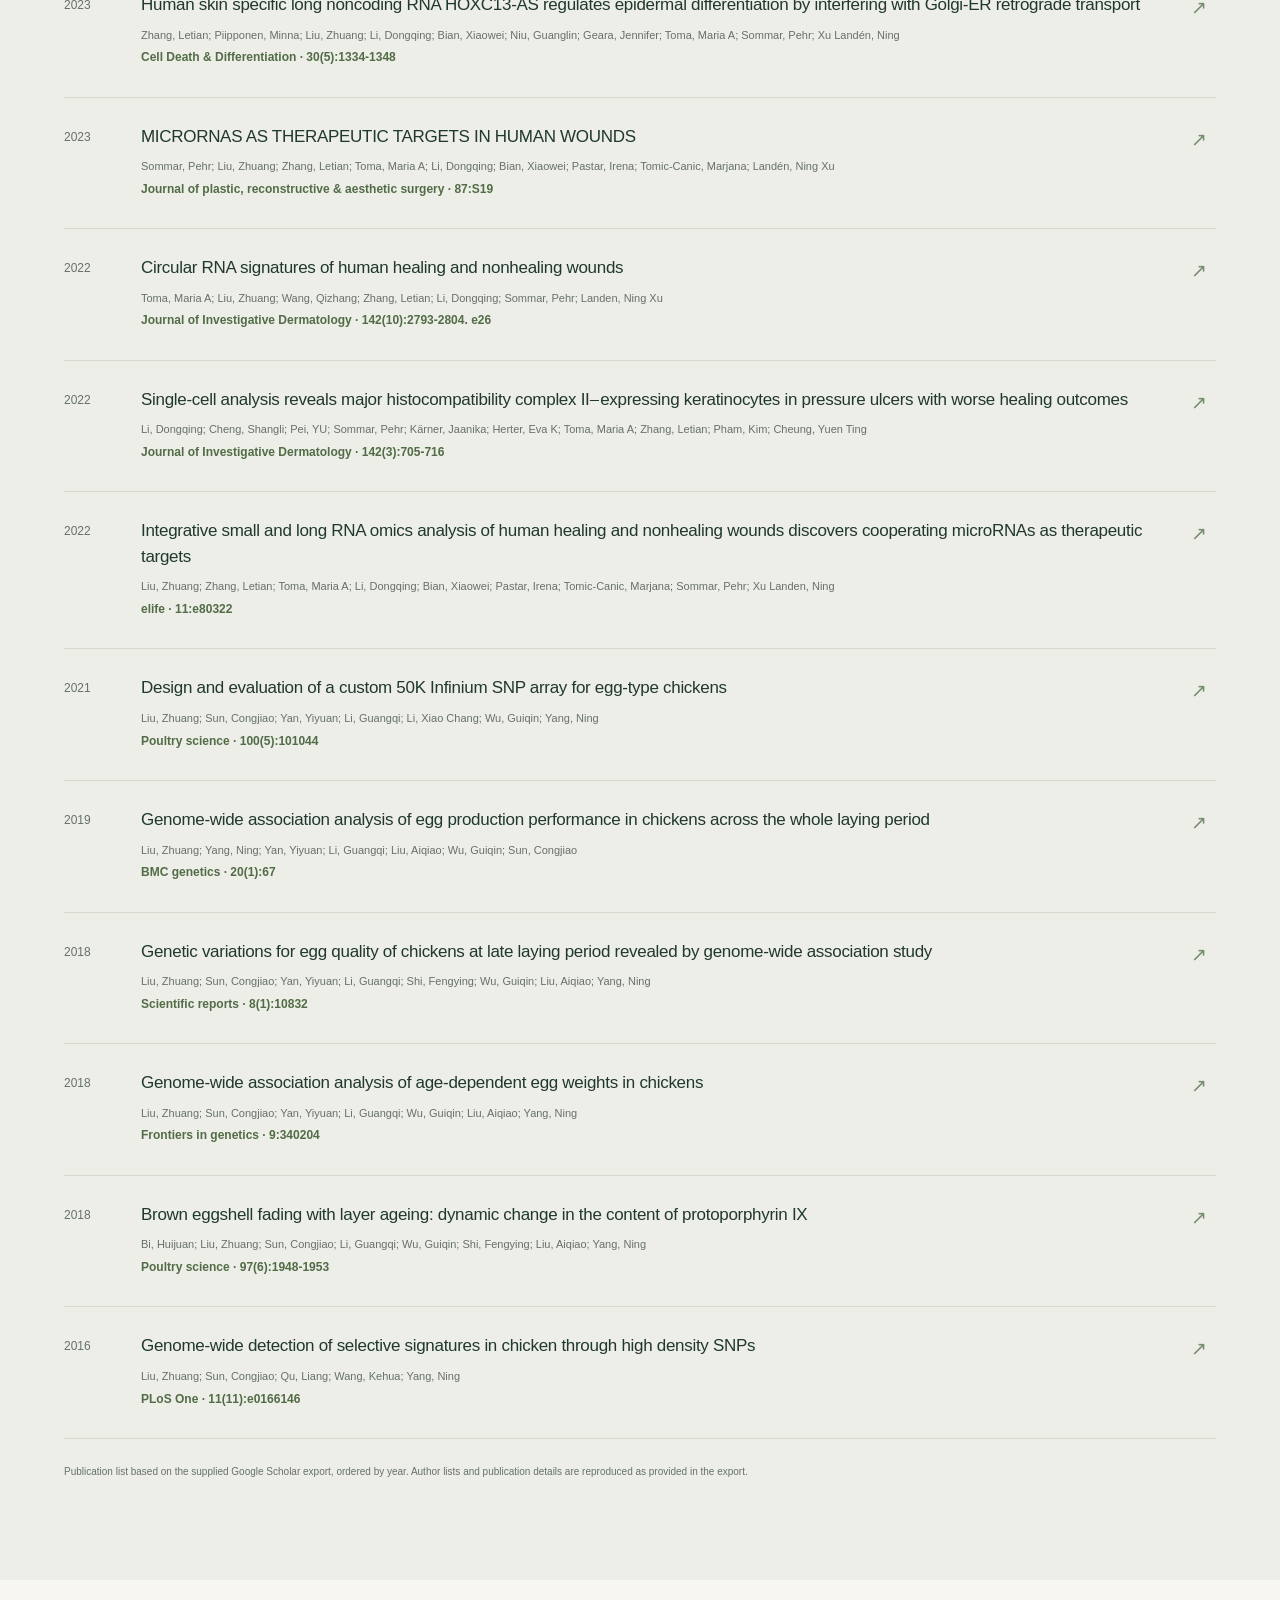
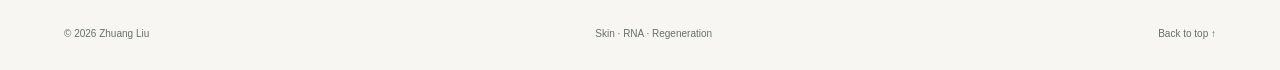
==== commit fc3b8595: "Remove profile portrait" ====
--- a/index.html
+++ b/index.html
@@ -5,9 +5,6 @@
 <meta name="description" content="Zhuang Liu is an Assistant Professor at Karolinska Institutet studying skin wound healing, RNA biology and single-cell multi-omics.">
 <meta name="theme-color" content="#f7f6f2"><title>Zhuang Liu | Assistant Professor at Karolinska Institutet</title>
 <link rel="canonical" href="https://zhuang-bio.github.io/zhuangliu-ki/">
-<meta property="og:image" content="https://zhuang-bio.github.io/zhuangliu-ki/assets/zhuang-liu-portrait.png">
-<meta property="og:image:alt" content="Portrait of Zhuang Liu">
-<meta name="twitter:image" content="https://zhuang-bio.github.io/zhuangliu-ki/assets/zhuang-liu-portrait.png">
 <meta property="og:type" content="profile">
 <meta property="og:title" content="Zhuang Liu | Assistant Professor at Karolinska Institutet">
 <meta property="og:description" content="Zhuang Liu is an Assistant Professor at Karolinska Institutet studying skin wound healing, RNA biology and single-cell multi-omics.">
@@ -58,17 +55,16 @@
       "https://x.com/ZhuangLiu14",
       "https://github.com/Zhuang-Bio",
       "https://www.researchgate.net/profile/Zhuang-Liu-27"
-    ],
-    "image": "https://zhuang-bio.github.io/zhuangliu-ki/assets/zhuang-liu-portrait.png"
+    ]
   }
 }
 </script>
-<link rel="stylesheet" href="assets/style.css"><script src="assets/site.js" defer></script>
+<link rel="stylesheet" href="assets/style.css?v=no-portrait"><script src="assets/site.js" defer></script>
 </head>
 <body>
 <header><a class="wordmark" href="#home">Zhuang Liu<span> / RESEARCHER</span></a><nav aria-label="Main navigation"><a href="#education">Background</a><a href="#publications">Publications</a><a href="https://scholar.google.com/citations?user=6RmNbbYAAAAJ&amp;hl=en" target="_blank" rel="noopener">Google Scholar ↗</a></nav></header>
 <main>
-<section id="home" class="simple-intro"><div class="profile-copy"><p class="eyebrow">ACADEMIC PROFILE</p><div class="profile-name"><h1>Zhuang Liu</h1><img class="profile-photo" src="assets/zhuang-liu-portrait.png" alt="Portrait of Zhuang Liu, Assistant Professor at Karolinska Institutet" width="800" height="1000" fetchpriority="high"></div><p class="intro">Assistant Professor at Karolinska Institutet</p><p class="profile-bio">I am Zhuang Liu, a bioinformatics researcher in the Unit of Dermatology and Venerology, Department of Medicine, Solna, at Karolinska Institutet. My research focuses on skin wound healing, RNA biology and single-cell multi-omics.</p><div class="profile-links" role="group" aria-label="Academic and social profiles"><a class="text-link" href="https://scholar.google.com/citations?user=6RmNbbYAAAAJ&amp;hl=en" target="_blank" rel="noopener">Google Scholar ↗</a><a class="text-link" href="https://www.linkedin.com/in/zhuang-liu-590967208/" target="_blank" rel="noopener">LinkedIn ↗</a><a class="text-link" href="https://x.com/ZhuangLiu14" target="_blank" rel="noopener">X ↗</a><a class="text-link" href="https://github.com/Zhuang-Bio" target="_blank" rel="noopener">GitHub ↗</a><a class="text-link" href="https://www.researchgate.net/profile/Zhuang-Liu-27?ev=hdr_xprf" target="_blank" rel="noopener">ResearchGate ↗</a></div></div></section>
+<section id="home" class="simple-intro"><div class="profile-copy"><p class="eyebrow">ACADEMIC PROFILE</p><h1>Zhuang Liu</h1><p class="intro">Assistant Professor at Karolinska Institutet</p><p class="profile-bio">I am Zhuang Liu, a bioinformatics researcher in the Unit of Dermatology and Venerology, Department of Medicine, Solna, at Karolinska Institutet. My research focuses on skin wound healing, RNA biology and single-cell multi-omics.</p><div class="profile-links" role="group" aria-label="Academic and social profiles"><a class="text-link" href="https://scholar.google.com/citations?user=6RmNbbYAAAAJ&amp;hl=en" target="_blank" rel="noopener">Google Scholar ↗</a><a class="text-link" href="https://www.linkedin.com/in/zhuang-liu-590967208/" target="_blank" rel="noopener">LinkedIn ↗</a><a class="text-link" href="https://x.com/ZhuangLiu14" target="_blank" rel="noopener">X ↗</a><a class="text-link" href="https://github.com/Zhuang-Bio" target="_blank" rel="noopener">GitHub ↗</a><a class="text-link" href="https://www.researchgate.net/profile/Zhuang-Liu-27?ev=hdr_xprf" target="_blank" rel="noopener">ResearchGate ↗</a></div></div></section>
 <section id="education" class="section education"><div class="section-heading"><div><p class="eyebrow">BACKGROUND</p><h2>Education &amp; Appointments</h2></div></div><div class="timeline"><article><span>2014 — 2019</span><h4>Ph.D. in Bioinformatics</h4><p>China Agricultural University, Beijing, China</p></article><article><span>Aug 2019 — Aug 2025</span><h4>Postdoctoral Researcher</h4><p>Karolinska Institutet<br>Unit of Dermatology and Venerology<br>Department of Medicine, Solna</p></article><article><span>Aug 2025 — Present</span><h4>Assistant Professor</h4><p>Karolinska Institutet<br>Unit of Dermatology and Venerology<br>Department of Medicine, Solna</p></article></div></section>
 <section id="publications" class="section publications"><div class="section-heading"><div><p class="eyebrow">RESEARCH</p><h2>Publications</h2></div><a class="text-link" href="https://scholar.google.com/citations?hl=en&amp;user=6RmNbbYAAAAJ&amp;view_op=list_works&amp;sortby=pubdate" target="_blank" rel="noopener">Full list on Google Scholar ↗</a></div><div class="filters" role="group" aria-label="Filter publications"><button class="active" data-filter="all" aria-pressed="true">All publications</button><button data-filter="single" aria-pressed="false">Single-cell & spatial</button><button data-filter="rna" aria-pressed="false">RNA biology</button><button data-filter="genetics" aria-pressed="false">Genetics</button><button data-filter="other" aria-pressed="false">Other research</button></div><div id="publication-list">
 <article class="publication"><span class="pub-year">2026</span><a href="https://scholar.google.com/scholar?q=The%20future%20of%20drug%20development%3A%20AI%20transforming%20the%20pharmaceutical%20industry" target="_blank" rel="noopener"><h3>The future of drug development: AI transforming the pharmaceutical industry</h3><p>Chen, Yongjian; Liu, Zhuang</p><p class="journal">International Journal of Surgery · 112(2):5248-5251</p></a><span class="pub-arrow" aria-hidden="true">↗</span></article>
--- a/assets/style.css
+++ b/assets/style.css
@@ -6,4 +6,4 @@
 
 .profile-bio{max-width:720px;color:var(--muted);font-size:16px;line-height:1.8}
 
-.profile-copy{min-width:0;width:100%}.profile-name{display:flex;align-items:center;gap:18px;margin-bottom:26px}.simple-intro .profile-name h1{margin:0}.profile-photo{display:block;flex:none;width:48px;height:60px;object-fit:cover;border-radius:6px;border:1px solid var(--line)}@media(max-width:620px){.profile-name{gap:12px}.profile-photo{width:36px;height:45px}}
+.profile-copy{min-width:0;width:100%}
